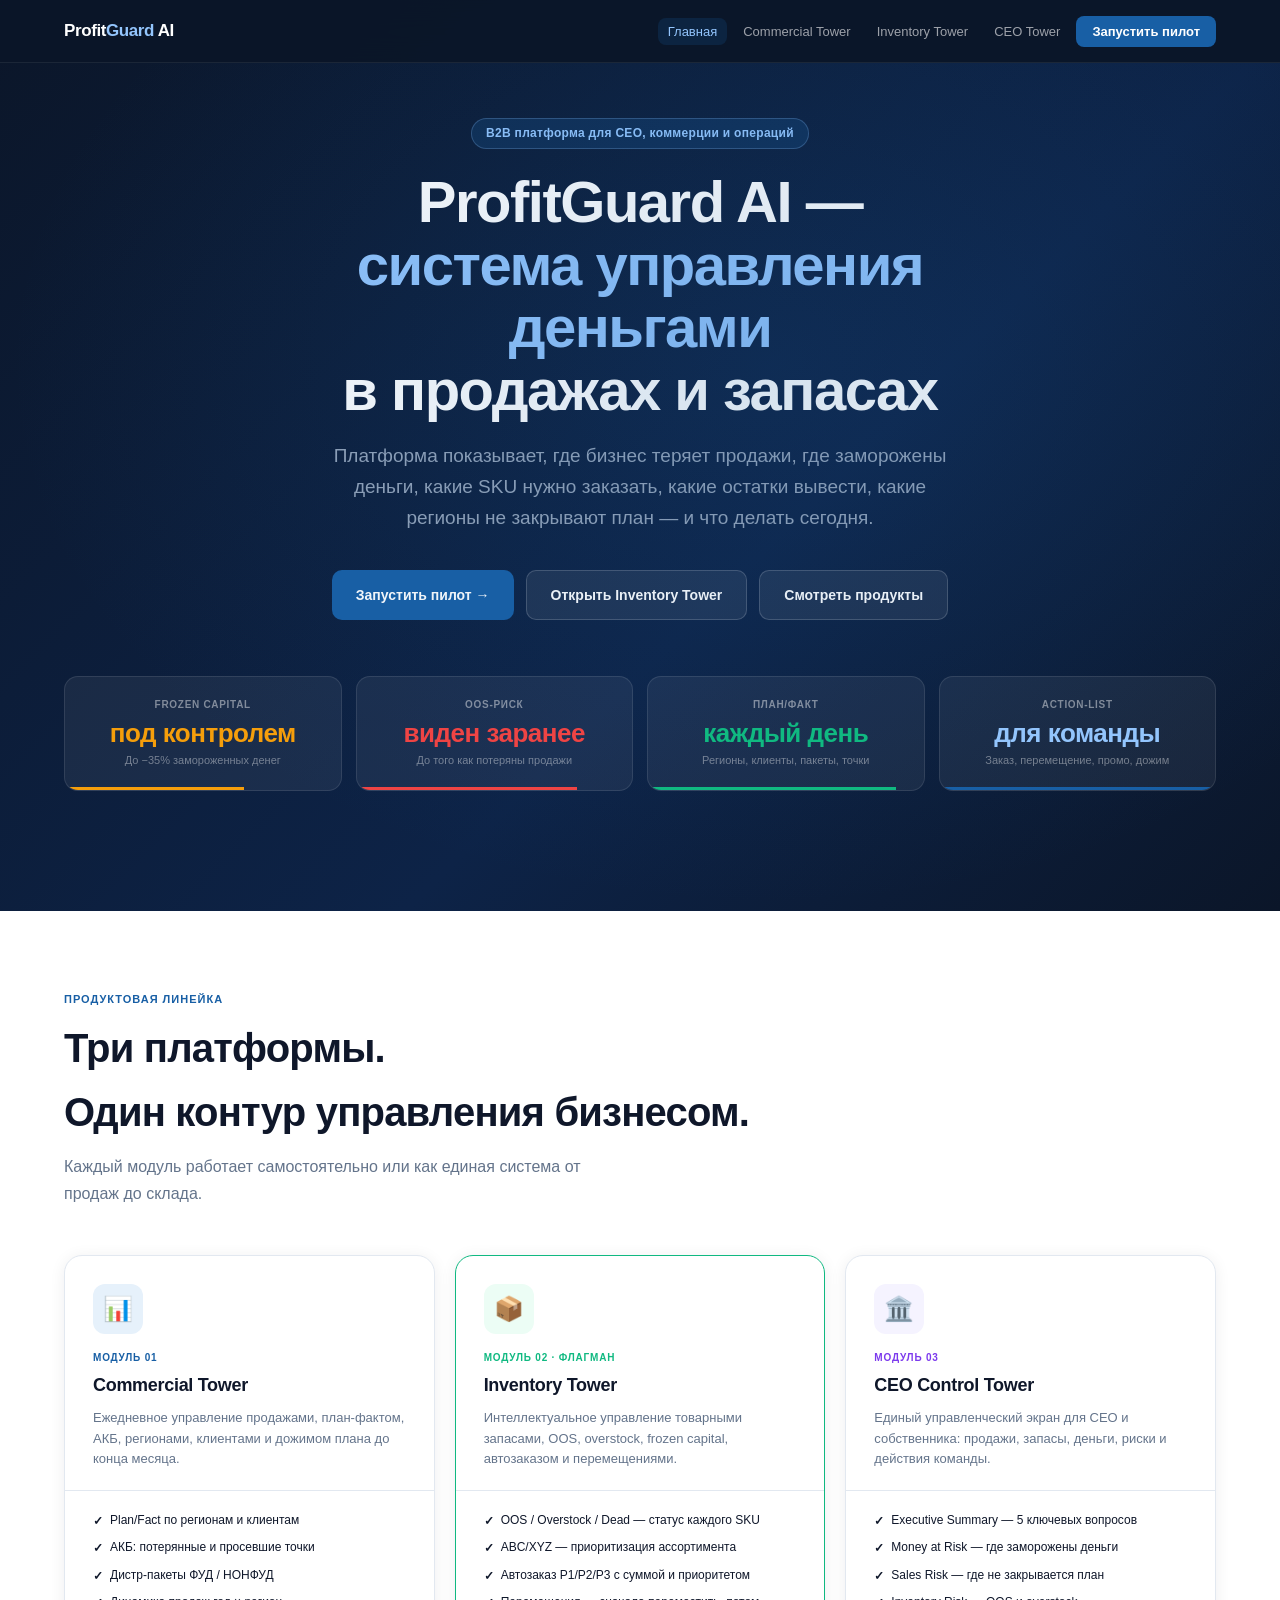
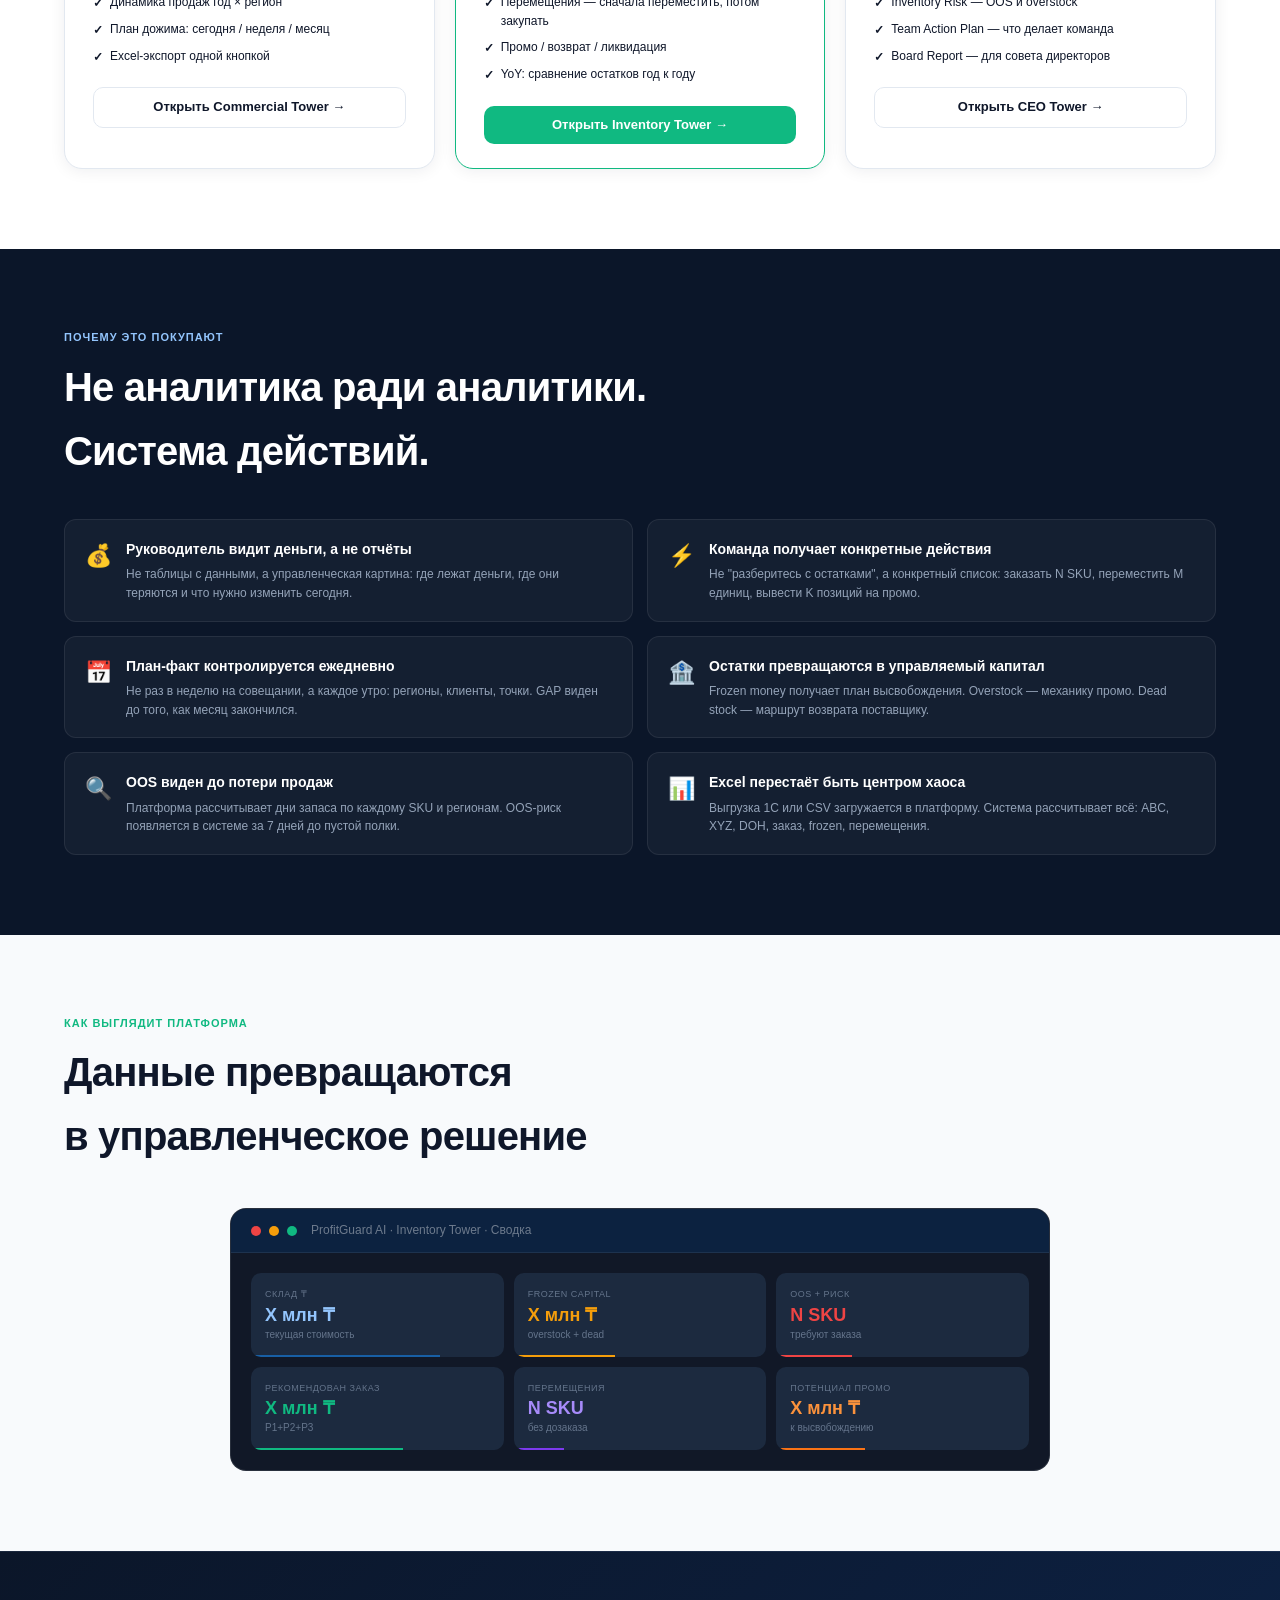
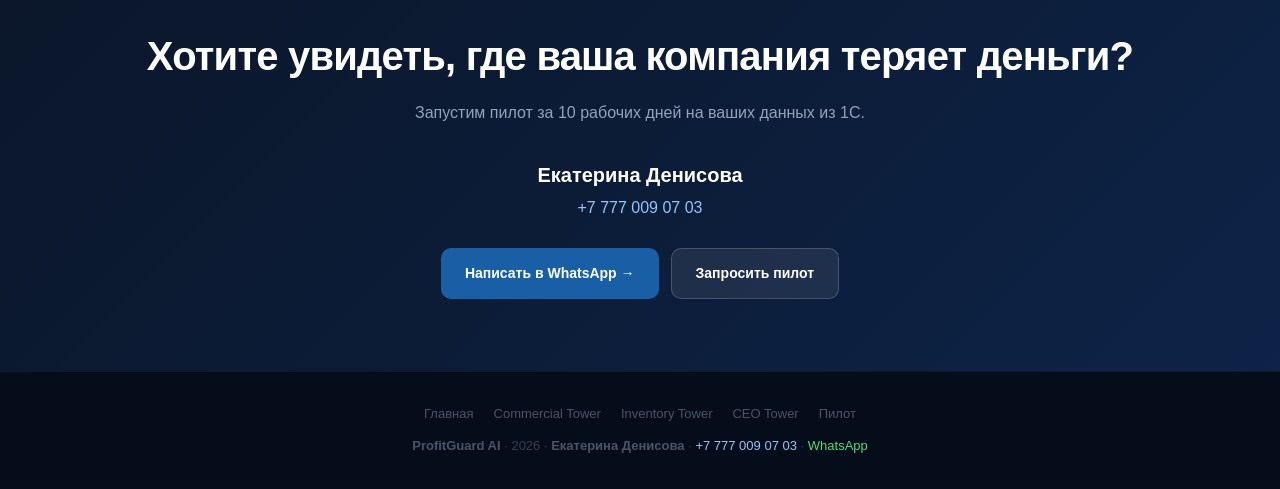
==== index.html @ 1a3cb5fe "Add files via upload" ====
<!DOCTYPE html>
<html lang="ru">
<head>
<meta charset="UTF-8">
<meta name="viewport" content="width=device-width,initial-scale=1">
<title>ProfitGuard AI — Система управления деньгами в продажах и запасах</title>
<link rel="stylesheet" href="styles.css">
</head>
<body>

<nav>
  <div class="nav-inner">
    <a href="index.html" class="nav-logo">Profit<span>Guard</span> AI</a>
    <ul class="nav-links">
      <li><a href="index.html">Главная</a></li>
      <li><a href="commercial.html">Commercial Tower</a></li>
      <li><a href="inventory.html">Inventory Tower</a></li>
      <li><a href="ceo.html">CEO Tower</a></li>
      <li><a href="contact.html" class="nav-cta">Запустить пилот</a></li>
    </ul>
  </div>
</nav>

<!-- HERO -->
<section class="hero">
  <div class="hero-tag">B2B платформа для CEO, коммерции и операций</div>
  <h1>ProfitGuard AI —<br><em>система управления деньгами</em><br>в продажах и запасах</h1>
  <p class="hero-sub">Платформа показывает, где бизнес теряет продажи, где заморожены деньги, какие SKU нужно заказать, какие остатки вывести, какие регионы не закрывают план — и что делать сегодня.</p>
  <div class="hero-btns">
    <a href="contact.html" class="btn btn-primary">Запустить пилот →</a>
    <a href="inventory.html" class="btn btn-ghost">Открыть Inventory Tower</a>
    <a href="commercial.html" class="btn btn-ghost">Смотреть продукты</a>
  </div>

  <!-- KPI strip -->
  <div class="container">
    <div class="kpi-grid" style="margin-top:56px">
      <div class="kpi-card">
        <div class="kpi-label">Frozen capital</div>
        <div class="kpi-val" style="color:#F59E0B">под контролем</div>
        <div class="kpi-sub">До −35% замороженных денег</div>
        <div class="kpi-bar" style="background:#F59E0B;width:65%"></div>
      </div>
      <div class="kpi-card">
        <div class="kpi-label">OOS-риск</div>
        <div class="kpi-val" style="color:#EF4444">виден заранее</div>
        <div class="kpi-sub">До того как потеряны продажи</div>
        <div class="kpi-bar" style="background:#EF4444;width:80%"></div>
      </div>
      <div class="kpi-card">
        <div class="kpi-label">План/Факт</div>
        <div class="kpi-val" style="color:#10B981">каждый день</div>
        <div class="kpi-sub">Регионы, клиенты, пакеты, точки</div>
        <div class="kpi-bar" style="background:#10B981;width:90%"></div>
      </div>
      <div class="kpi-card">
        <div class="kpi-label">Action-list</div>
        <div class="kpi-val" style="color:#93C5FD">для команды</div>
        <div class="kpi-sub">Заказ, перемещение, промо, дожим</div>
        <div class="kpi-bar" style="background:#185FA5;width:100%"></div>
      </div>
    </div>
  </div>
</section>

<!-- 3 PRODUCTS -->
<section class="section">
  <div class="container">
    <div class="label">Продуктовая линейка</div>
    <h2 class="title">Три платформы.<br>Один контур управления бизнесом.</h2>
    <p class="subtitle">Каждый модуль работает самостоятельно или как единая система от продаж до склада.</p>

    <div class="prod-grid">

      <!-- Commercial Tower -->
      <div class="prod-card">
        <div class="prod-card-head">
          <div class="prod-icon prod-icon-blue">📊</div>
          <div class="prod-num" style="color:var(--blue)">Модуль 01</div>
          <div class="prod-name">Commercial Tower</div>
          <div class="prod-desc">Ежедневное управление продажами, план-фактом, АКБ, регионами, клиентами и дожимом плана до конца месяца.</div>
        </div>
        <div class="prod-card-body">
          <ul class="prod-features feat-blue">
            <li>Plan/Fact по регионам и клиентам</li>
            <li>АКБ: потерянные и просевшие точки</li>
            <li>Дистр-пакеты ФУД / НОНФУД</li>
            <li>Динамика продаж год × регион</li>
            <li>План дожима: сегодня / неделя / месяц</li>
            <li>Excel-экспорт одной кнопкой</li>
          </ul>
          <a href="commercial.html" class="btn btn-outline btn-sm" style="width:100%;justify-content:center">Открыть Commercial Tower →</a>
        </div>
      </div>

      <!-- Inventory Tower -->
      <div class="prod-card" style="border-color:var(--green);border-width:1.5px">
        <div class="prod-card-head">
          <div class="prod-icon prod-icon-green">📦</div>
          <div class="prod-num" style="color:var(--green)">Модуль 02 · Флагман</div>
          <div class="prod-name">Inventory Tower</div>
          <div class="prod-desc">Интеллектуальное управление товарными запасами, OOS, overstock, frozen capital, автозаказом и перемещениями.</div>
        </div>
        <div class="prod-card-body">
          <ul class="prod-features feat-green">
            <li>OOS / Overstock / Dead — статус каждого SKU</li>
            <li>ABC/XYZ — приоритизация ассортимента</li>
            <li>Автозаказ P1/P2/P3 с суммой и приоритетом</li>
            <li>Перемещения — сначала переместить, потом закупать</li>
            <li>Промо / возврат / ликвидация</li>
            <li>YoY: сравнение остатков год к году</li>
          </ul>
          <a href="inventory.html" class="btn btn-green btn-sm" style="width:100%;justify-content:center">Открыть Inventory Tower →</a>
        </div>
      </div>

      <!-- CEO Tower -->
      <div class="prod-card">
        <div class="prod-card-head">
          <div class="prod-icon prod-icon-purple">🏛️</div>
          <div class="prod-num" style="color:var(--purple)">Модуль 03</div>
          <div class="prod-name">CEO Control Tower</div>
          <div class="prod-desc">Единый управленческий экран для CEO и собственника: продажи, запасы, деньги, риски и действия команды.</div>
        </div>
        <div class="prod-card-body">
          <ul class="prod-features feat-purple">
            <li>Executive Summary — 5 ключевых вопросов</li>
            <li>Money at Risk — где заморожены деньги</li>
            <li>Sales Risk — где не закрывается план</li>
            <li>Inventory Risk — OOS и overstock</li>
            <li>Team Action Plan — что делает команда</li>
            <li>Board Report — для совета директоров</li>
          </ul>
          <a href="ceo.html" class="btn btn-outline btn-sm" style="width:100%;justify-content:center">Открыть CEO Tower →</a>
        </div>
      </div>

    </div>
  </div>
</section>

<!-- WHY -->
<section class="section-dark">
  <div class="container">
    <div class="label" style="color:#93C5FD">Почему это покупают</div>
    <h2 class="title title-white">Не аналитика ради аналитики.<br>Система действий.</h2>
    <div class="why-grid">
      <div class="why-item">
        <div class="why-icon">💰</div>
        <div class="why-text">
          <h4>Руководитель видит деньги, а не отчёты</h4>
          <p>Не таблицы с данными, а управленческая картина: где лежат деньги, где они теряются и что нужно изменить сегодня.</p>
        </div>
      </div>
      <div class="why-item">
        <div class="why-icon">⚡</div>
        <div class="why-text">
          <h4>Команда получает конкретные действия</h4>
          <p>Не "разберитесь с остатками", а конкретный список: заказать N SKU, переместить M единиц, вывести K позиций на промо.</p>
        </div>
      </div>
      <div class="why-item">
        <div class="why-icon">📅</div>
        <div class="why-text">
          <h4>План-факт контролируется ежедневно</h4>
          <p>Не раз в неделю на совещании, а каждое утро: регионы, клиенты, точки. GAP виден до того, как месяц закончился.</p>
        </div>
      </div>
      <div class="why-item">
        <div class="why-icon">🏦</div>
        <div class="why-text">
          <h4>Остатки превращаются в управляемый капитал</h4>
          <p>Frozen money получает план высвобождения. Overstock — механику промо. Dead stock — маршрут возврата поставщику.</p>
        </div>
      </div>
      <div class="why-item">
        <div class="why-icon">🔍</div>
        <div class="why-text">
          <h4>OOS виден до потери продаж</h4>
          <p>Платформа рассчитывает дни запаса по каждому SKU и регионам. OOS-риск появляется в системе за 7 дней до пустой полки.</p>
        </div>
      </div>
      <div class="why-item">
        <div class="why-icon">📊</div>
        <div class="why-text">
          <h4>Excel перестаёт быть центром хаоса</h4>
          <p>Выгрузка 1С или CSV загружается в платформу. Система рассчитывает всё: ABC, XYZ, DOH, заказ, frozen, перемещения.</p>
        </div>
      </div>
    </div>
  </div>
</section>

<!-- DASHBOARD PREVIEW -->
<section class="section-off">
  <div class="container">
    <div class="label label-green">Как выглядит платформа</div>
    <h2 class="title">Данные превращаются<br>в управленческое решение</h2>

    <div class="dash-mock" style="max-width:820px;margin:40px auto 0">
      <div class="dash-bar">
        <div class="dash-dot" style="background:#EF4444"></div>
        <div class="dash-dot" style="background:#F59E0B"></div>
        <div class="dash-dot" style="background:#10B981"></div>
        <span class="dash-title">ProfitGuard AI · Inventory Tower · Сводка</span>
      </div>
      <div class="dash-body" style="grid-template-columns:repeat(3,1fr)">
        <div class="dash-kpi">
          <div class="dash-kpi-lbl">Склад ₸</div>
          <div class="dash-kpi-val" style="color:#93C5FD">X млн ₸</div>
          <div style="font-size:10px;color:#64748B;margin-top:3px">текущая стоимость</div>
          <div class="dash-kpi-bar" style="background:#185FA5;width:75%"></div>
        </div>
        <div class="dash-kpi">
          <div class="dash-kpi-lbl">Frozen capital</div>
          <div class="dash-kpi-val" style="color:#F59E0B">X млн ₸</div>
          <div style="font-size:10px;color:#64748B;margin-top:3px">overstock + dead</div>
          <div class="dash-kpi-bar" style="background:#F59E0B;width:40%"></div>
        </div>
        <div class="dash-kpi">
          <div class="dash-kpi-lbl">OOS + риск</div>
          <div class="dash-kpi-val" style="color:#EF4444">N SKU</div>
          <div style="font-size:10px;color:#64748B;margin-top:3px">требуют заказа</div>
          <div class="dash-kpi-bar" style="background:#EF4444;width:30%"></div>
        </div>
        <div class="dash-kpi">
          <div class="dash-kpi-lbl">Рекомендован заказ</div>
          <div class="dash-kpi-val" style="color:#10B981">X млн ₸</div>
          <div style="font-size:10px;color:#64748B;margin-top:3px">P1+P2+P3</div>
          <div class="dash-kpi-bar" style="background:#10B981;width:60%"></div>
        </div>
        <div class="dash-kpi">
          <div class="dash-kpi-lbl">Перемещения</div>
          <div class="dash-kpi-val" style="color:#A78BFA">N SKU</div>
          <div style="font-size:10px;color:#64748B;margin-top:3px">без дозаказа</div>
          <div class="dash-kpi-bar" style="background:#7C3AED;width:20%"></div>
        </div>
        <div class="dash-kpi">
          <div class="dash-kpi-lbl">Потенциал промо</div>
          <div class="dash-kpi-val" style="color:#FB923C">X млн ₸</div>
          <div style="font-size:10px;color:#64748B;margin-top:3px">к высвобождению</div>
          <div class="dash-kpi-bar" style="background:#F97316;width:35%"></div>
        </div>
      </div>
    </div>
  </div>
</section>

<!-- CTA -->
<div class="cta-banner">
  <div class="container">
    <h2>Хотите увидеть, где ваша компания теряет деньги?</h2>
    <p>Запустим пилот за 10 рабочих дней на ваших данных из 1С.</p>
    <div style="margin-bottom:28px">
      <div class="contact-name">Екатерина Денисова</div>
      <a href="tel:+77770090703" class="contact-phone">+7 777 009 07 03</a>
    </div>
    <div class="hero-btns">
      <a href="https://wa.me/77770090703" target="_blank" class="btn btn-primary">Написать в WhatsApp →</a>
      <a href="contact.html" class="btn btn-ghost">Запросить пилот</a>
    </div>
  </div>
</div>

<footer>
  <div class="container">
    <div class="foot-links">
      <a href="index.html">Главная</a>
      <a href="commercial.html">Commercial Tower</a>
      <a href="inventory.html">Inventory Tower</a>
      <a href="ceo.html">CEO Tower</a>
      <a href="contact.html">Пилот</a>
    </div>
    <p><strong style="color:#475569">ProfitGuard AI</strong> · 2026 ·
      <strong style="color:#475569">Екатерина Денисова</strong> ·
      <a href="tel:+77770090703" style="color:#93C5FD;text-decoration:none">+7 777 009 07 03</a> ·
      <a href="https://wa.me/77770090703" target="_blank" style="color:#4ADE80;text-decoration:none;font-weight:500">WhatsApp</a>
    </p>
  </div>
</footer>
<script src="script.js"></script>
</body>
</html>
---- styles.css ----
*{box-sizing:border-box;margin:0;padding:0}
:root{
  --navy:#0B1629;--navy2:#0f2040;--blue:#185FA5;--blue2:#1D4ED8;
  --green:#10B981;--red:#EF4444;--amber:#F59E0B;--purple:#7C3AED;--teal:#0D9488;
  --white:#FFFFFF;--off:#F8FAFC;--text:#0F172A;--muted:#64748B;--border:#E2E8F0;
  --ice:#E6F1FB;--card-shadow:0 2px 16px rgba(15,23,42,.07);
}
html{scroll-behavior:smooth}
body{font-family:-apple-system,BlinkMacSystemFont,'Segoe UI',Inter,sans-serif;color:var(--text);background:#fff;line-height:1.6}

/* NAV */
nav{position:fixed;top:0;left:0;right:0;z-index:200;background:rgba(11,22,41,.97);backdrop-filter:blur(14px);border-bottom:1px solid rgba(255,255,255,.07)}
.nav-inner{max-width:1200px;margin:0 auto;padding:0 24px;height:62px;display:flex;align-items:center;justify-content:space-between;gap:24px}
.nav-logo{font-size:17px;font-weight:800;color:#fff;letter-spacing:-.4px;text-decoration:none;flex-shrink:0}
.nav-logo span{color:#93C5FD}
.nav-links{display:flex;gap:6px;list-style:none}
.nav-links a{color:rgba(255,255,255,.6);text-decoration:none;font-size:13px;font-weight:500;padding:6px 10px;border-radius:8px;transition:all .14s;white-space:nowrap}
.nav-links a:hover{color:#fff;background:rgba(255,255,255,.08)}
.nav-links a.active{color:#93C5FD;background:rgba(24,95,165,.2)}
.nav-cta{background:var(--blue);color:#fff !important;padding:8px 16px !important;border-radius:8px;font-weight:600 !important;flex-shrink:0}
.nav-cta:hover{background:var(--blue2) !important}

/* HERO */
.hero{background:linear-gradient(135deg,#0B1629 0%,#0d2347 60%,#0B1629 100%);padding:118px 24px 80px;text-align:center;position:relative;overflow:hidden}
.hero::before{content:'';position:absolute;top:0;left:0;right:0;bottom:0;background:radial-gradient(ellipse at 60% 40%,rgba(24,95,165,.18) 0%,transparent 70%);pointer-events:none}
.hero-tag{display:inline-flex;align-items:center;gap:6px;background:rgba(24,95,165,.25);border:1px solid rgba(147,197,253,.25);color:#93C5FD;padding:5px 14px;border-radius:20px;font-size:12px;font-weight:600;margin-bottom:22px;letter-spacing:.3px}
.hero h1{font-size:clamp(32px,5vw,58px);font-weight:800;color:#fff;letter-spacing:-1.5px;line-height:1.08;max-width:820px;margin:0 auto 18px}
.hero h1 em{color:#93C5FD;font-style:normal}
.hero-sub{font-size:clamp(16px,2vw,19px);color:#94A3B8;max-width:620px;margin:0 auto 36px;line-height:1.65}
.hero-btns{display:flex;gap:12px;justify-content:center;flex-wrap:wrap;margin-bottom:0}

/* BUTTONS */
.btn{display:inline-flex;align-items:center;gap:7px;padding:13px 24px;border-radius:10px;font-size:14px;font-weight:600;text-decoration:none;transition:all .15s;cursor:pointer;border:none}
.btn-primary{background:var(--blue);color:#fff}
.btn-primary:hover{background:var(--blue2);transform:translateY(-1px)}
.btn-green{background:var(--green);color:#fff}
.btn-green:hover{background:#059669;transform:translateY(-1px)}
.btn-ghost{background:rgba(255,255,255,.08);border:1px solid rgba(255,255,255,.18);color:#fff}
.btn-ghost:hover{background:rgba(255,255,255,.14)}
.btn-outline{border:1.5px solid var(--border);color:var(--text);background:#fff}
.btn-outline:hover{border-color:var(--blue);color:var(--blue)}
.btn-sm{padding:9px 16px;font-size:13px}

/* CONTAINER */
.container{max-width:1200px;margin:0 auto;padding:0 24px}
.section{padding:80px 24px}
.section-sm{padding:52px 24px}
.section-dark{background:var(--navy);padding:80px 24px}
.section-off{background:var(--off);padding:80px 24px}

/* LABELS & TITLES */
.label{font-size:11px;font-weight:700;text-transform:uppercase;letter-spacing:1px;color:var(--blue);margin-bottom:8px}
.label-green{color:var(--green)}
.label-purple{color:var(--purple)}
.label-amber{color:var(--amber)}
h2.title{font-size:clamp(26px,3.5vw,40px);font-weight:800;color:var(--text);letter-spacing:-.8px;margin-bottom:10px}
h2.title-white{color:#fff}
.subtitle{font-size:16px;color:var(--muted);line-height:1.65;max-width:560px;margin-bottom:48px}
.subtitle-white{color:#94A3B8}

/* KPI GRID */
.kpi-grid{display:grid;grid-template-columns:repeat(4,1fr);gap:14px;margin:40px 0}
.kpi-card{background:rgba(255,255,255,.06);border:1px solid rgba(255,255,255,.1);border-radius:14px;padding:20px;position:relative;overflow:hidden}
.kpi-card-light{background:#fff;border:0.5px solid var(--border);box-shadow:var(--card-shadow)}
.kpi-label{font-size:10px;color:rgba(255,255,255,.45);text-transform:uppercase;letter-spacing:.7px;margin-bottom:7px;font-weight:600}
.kpi-label-dark{color:var(--muted)}
.kpi-val{font-size:26px;font-weight:700;color:#fff;line-height:1;letter-spacing:-.5px}
.kpi-val-dark{color:var(--text)}
.kpi-sub{font-size:11px;color:rgba(255,255,255,.4);margin-top:6px}
.kpi-sub-dark{color:var(--muted)}
.kpi-bar{position:absolute;bottom:0;left:0;height:3px}

/* PRODUCT CARDS */
.prod-grid{display:grid;grid-template-columns:repeat(3,1fr);gap:20px;margin-top:40px}
.prod-card{background:#fff;border:0.5px solid var(--border);border-radius:18px;overflow:hidden;box-shadow:var(--card-shadow);transition:transform .15s,box-shadow .15s}
.prod-card:hover{transform:translateY(-3px);box-shadow:0 8px 32px rgba(15,23,42,.12)}
.prod-card-head{padding:28px 28px 20px;border-bottom:0.5px solid var(--border)}
.prod-icon{width:50px;height:50px;border-radius:12px;display:flex;align-items:center;justify-content:center;font-size:24px;margin-bottom:16px}
.prod-icon-blue{background:var(--ice)}
.prod-icon-green{background:#ECFDF5}
.prod-icon-purple{background:#F5F3FF}
.prod-num{font-size:10px;font-weight:700;text-transform:uppercase;letter-spacing:.8px;margin-bottom:5px}
.prod-name{font-size:18px;font-weight:800;color:var(--text);letter-spacing:-.3px;margin-bottom:8px}
.prod-desc{font-size:13px;color:var(--muted);line-height:1.6}
.prod-card-body{padding:20px 28px 24px}
.prod-features{list-style:none;display:flex;flex-direction:column;gap:7px;margin-bottom:20px}
.prod-features li{font-size:12px;color:var(--text);display:flex;align-items:flex-start;gap:7px}
.prod-features li::before{content:"✓";font-weight:700;flex-shrink:0;margin-top:1px}
.feat-blue::before{color:var(--blue)}
.feat-green::before{color:var(--green)}
.feat-purple::before{color:var(--purple)}

/* TABS */
.tabs-wrap{background:var(--off);border-radius:14px;overflow:hidden;border:0.5px solid var(--border)}
.tabs-nav{display:flex;overflow-x:auto;border-bottom:0.5px solid var(--border);background:#fff;padding:0 8px;gap:4px;scrollbar-width:none}
.tabs-nav::-webkit-scrollbar{display:none}
.tab-btn{padding:14px 16px;font-size:13px;font-weight:500;color:var(--muted);border:none;background:none;cursor:pointer;white-space:nowrap;border-bottom:2px solid transparent;transition:all .15s;flex-shrink:0}
.tab-btn:hover{color:var(--text)}
.tab-btn.active{color:var(--blue);border-bottom-color:var(--blue);font-weight:600}
.tab-content{display:none;padding:28px 32px}
.tab-content.active{display:block}

/* FEATURE GRID */
.feat-grid{display:grid;grid-template-columns:repeat(3,1fr);gap:16px;margin-top:40px}
.feat-item{background:#fff;border:0.5px solid var(--border);border-radius:14px;padding:22px 24px;box-shadow:var(--card-shadow)}
.feat-item-icon{width:40px;height:40px;border-radius:10px;display:flex;align-items:center;justify-content:center;font-size:18px;margin-bottom:14px}
.feat-item h4{font-size:14px;font-weight:700;color:var(--text);margin-bottom:7px}
.feat-item p{font-size:12px;color:var(--muted);line-height:1.6}

/* MOCK TABLE */
.mock-table{width:100%;border-collapse:collapse;font-size:12px}
.mock-table th{background:var(--navy);color:rgba(255,255,255,.7);padding:10px 12px;text-align:left;font-size:10px;font-weight:600;letter-spacing:.3px;white-space:nowrap}
.mock-table td{padding:9px 12px;border-bottom:0.5px solid var(--border);color:var(--text);white-space:nowrap}
.mock-table tr:hover td{background:var(--off)}
.mock-table .num{text-align:right;font-variant-numeric:tabular-nums}
.status{display:inline-block;padding:2px 8px;border-radius:20px;font-size:10px;font-weight:600}
.s-ok{background:#DCFCE7;color:#15803D}
.s-oos{background:#FEE2E2;color:#991B1B}
.s-risk{background:#FEF3C7;color:#92400E}
.s-over{background:#EDE9FE;color:#6D28D9}
.s-dead{background:#F1F5F9;color:#475569}

/* MOCK DASHBOARD */
.dash-mock{background:#111827;border-radius:16px;overflow:hidden;border:1px solid rgba(255,255,255,.1)}
.dash-bar{background:#0C2240;padding:12px 20px;display:flex;align-items:center;gap:8px;border-bottom:1px solid rgba(255,255,255,.07)}
.dash-dot{width:10px;height:10px;border-radius:50%}
.dash-title{font-size:12px;color:rgba(255,255,255,.4);margin-left:6px}
.dash-body{padding:20px;display:grid;grid-template-columns:repeat(3,1fr);gap:10px}
.dash-kpi{background:#1C2A3F;border-radius:10px;padding:14px;position:relative;overflow:hidden}
.dash-kpi-lbl{font-size:9px;color:#64748B;text-transform:uppercase;letter-spacing:.5px;margin-bottom:4px}
.dash-kpi-val{font-size:18px;font-weight:700;line-height:1}
.dash-kpi-bar{position:absolute;bottom:0;left:0;height:2px}

/* ALERT BOX */
.alert-box{border-radius:12px;padding:14px 18px;margin:12px 0;font-size:13px;line-height:1.6;border:0.5px solid;border-left-width:3px}
.alert-red{background:#FEF2F2;border-color:#FECACA;border-left-color:#EF4444;color:#7F1D1D}
.alert-green{background:#F0FDF4;border-color:#BBF7D0;border-left-color:#10B981;color:#14532D}
.alert-blue{background:#EFF6FF;border-color:#BFDBFE;border-left-color:#185FA5;color:#1E3A8A}
.alert-amber{background:#FFFBEB;border-color:#FDE68A;border-left-color:#F59E0B;color:#78350F}

/* STEPS */
.steps-grid{display:grid;grid-template-columns:repeat(4,1fr);gap:16px;margin-top:40px}
.step{background:rgba(255,255,255,.05);border:1px solid rgba(255,255,255,.1);border-radius:14px;padding:24px 20px;text-align:center}
.step-num{width:40px;height:40px;border-radius:50%;background:var(--blue);color:#fff;font-size:16px;font-weight:700;display:flex;align-items:center;justify-content:center;margin:0 auto 14px}
.step-title{font-size:14px;font-weight:600;color:#fff;margin-bottom:8px}
.step-body{font-size:12px;color:#94A3B8;line-height:1.55}

/* WHY LIST */
.why-grid{display:grid;grid-template-columns:repeat(2,1fr);gap:14px;margin-top:36px}
.why-item{display:flex;align-items:flex-start;gap:14px;background:rgba(255,255,255,.04);border:1px solid rgba(255,255,255,.08);border-radius:12px;padding:18px 20px}
.why-icon{font-size:22px;flex-shrink:0}
.why-text h4{font-size:14px;font-weight:600;color:#fff;margin-bottom:5px}
.why-text p{font-size:12px;color:#94A3B8;line-height:1.55}

/* CONTACT FORM */
.form-wrap{background:rgba(255,255,255,.05);border:1px solid rgba(255,255,255,.1);border-radius:18px;padding:36px}
.form-row{display:grid;grid-template-columns:1fr 1fr;gap:16px;margin-bottom:16px}
.form-group{display:flex;flex-direction:column;gap:6px}
.form-group label{font-size:12px;font-weight:600;color:rgba(255,255,255,.6);text-transform:uppercase;letter-spacing:.4px}
.form-group input,.form-group select,.form-group textarea{background:rgba(255,255,255,.07);border:1px solid rgba(255,255,255,.12);border-radius:8px;padding:12px 14px;color:#fff;font-size:14px;outline:none;transition:border .14s;font-family:inherit}
.form-group input:focus,.form-group select:focus,.form-group textarea:focus{border-color:var(--blue)}
.form-group input::placeholder,.form-group textarea::placeholder{color:rgba(255,255,255,.3)}
.form-group select option{background:var(--navy);color:#fff}
.form-group textarea{resize:vertical;min-height:80px}

/* CTA BANNER */
.cta-banner{background:linear-gradient(135deg,var(--navy) 0%,#0d2347 100%);padding:72px 24px;text-align:center;border-top:1px solid rgba(255,255,255,.06)}
.cta-banner h2{font-size:clamp(26px,3.5vw,40px);font-weight:800;color:#fff;letter-spacing:-.8px;margin-bottom:12px}
.cta-banner p{font-size:16px;color:#94A3B8;max-width:500px;margin:0 auto 32px;line-height:1.65}
.contact-name{font-size:20px;font-weight:700;color:#fff;margin-bottom:4px}
.contact-phone{font-size:16px;color:#93C5FD;text-decoration:none;display:block;margin-bottom:20px}

/* FOOTER */
footer{background:#060D1A;padding:32px 24px;text-align:center;border-top:1px solid rgba(255,255,255,.05)}
footer p{color:#334155;font-size:13px}
.foot-links{display:flex;gap:20px;justify-content:center;flex-wrap:wrap;margin-bottom:12px}
.foot-links a{color:#475569;text-decoration:none;font-size:13px}
.foot-links a:hover{color:#93C5FD}

/* DIVIDER */
.divider{height:0.5px;background:var(--border);margin:32px 0}
.divider-dark{background:rgba(255,255,255,.08)}

/* METRICS ROW */
.metrics-row{display:flex;gap:32px;flex-wrap:wrap;padding:20px 0;border-top:0.5px solid var(--border);border-bottom:0.5px solid var(--border);margin:24px 0}
.metric{text-align:center}
.metric-val{font-size:22px;font-weight:700;letter-spacing:-.5px}
.metric-lbl{font-size:10px;color:var(--muted);text-transform:uppercase;letter-spacing:.5px;margin-top:2px}

/* RESPONSIVE */
@media(max-width:1024px){
  .kpi-grid{grid-template-columns:repeat(2,1fr)}
  .prod-grid{grid-template-columns:1fr}
  .feat-grid{grid-template-columns:repeat(2,1fr)}
  .steps-grid{grid-template-columns:repeat(2,1fr)}
  .why-grid{grid-template-columns:1fr}
  .form-row{grid-template-columns:1fr}
}
@media(max-width:768px){
  .nav-links{display:none}
  .kpi-grid{grid-template-columns:1fr 1fr}
  .feat-grid{grid-template-columns:1fr}
  .dash-body{grid-template-columns:repeat(2,1fr)}
  .tab-content{padding:20px 18px}
  .hero h1{font-size:30px}
}
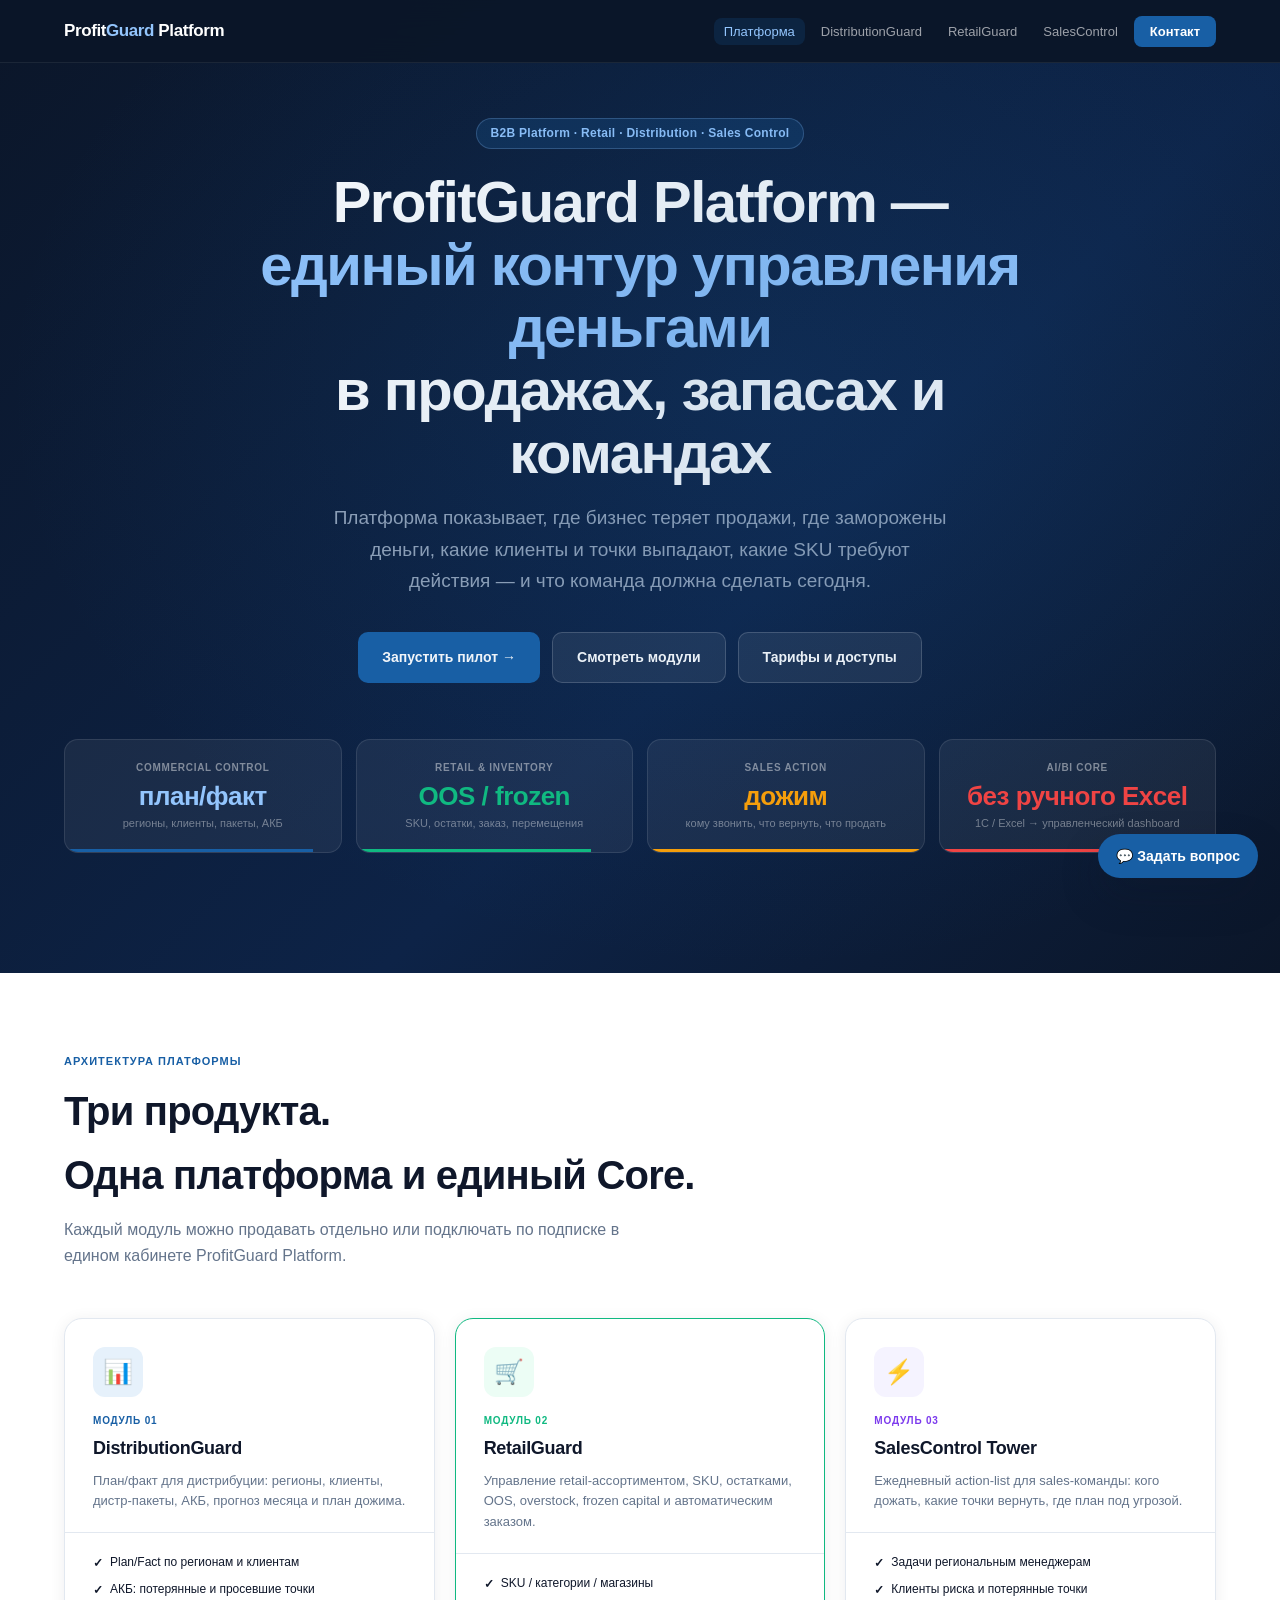
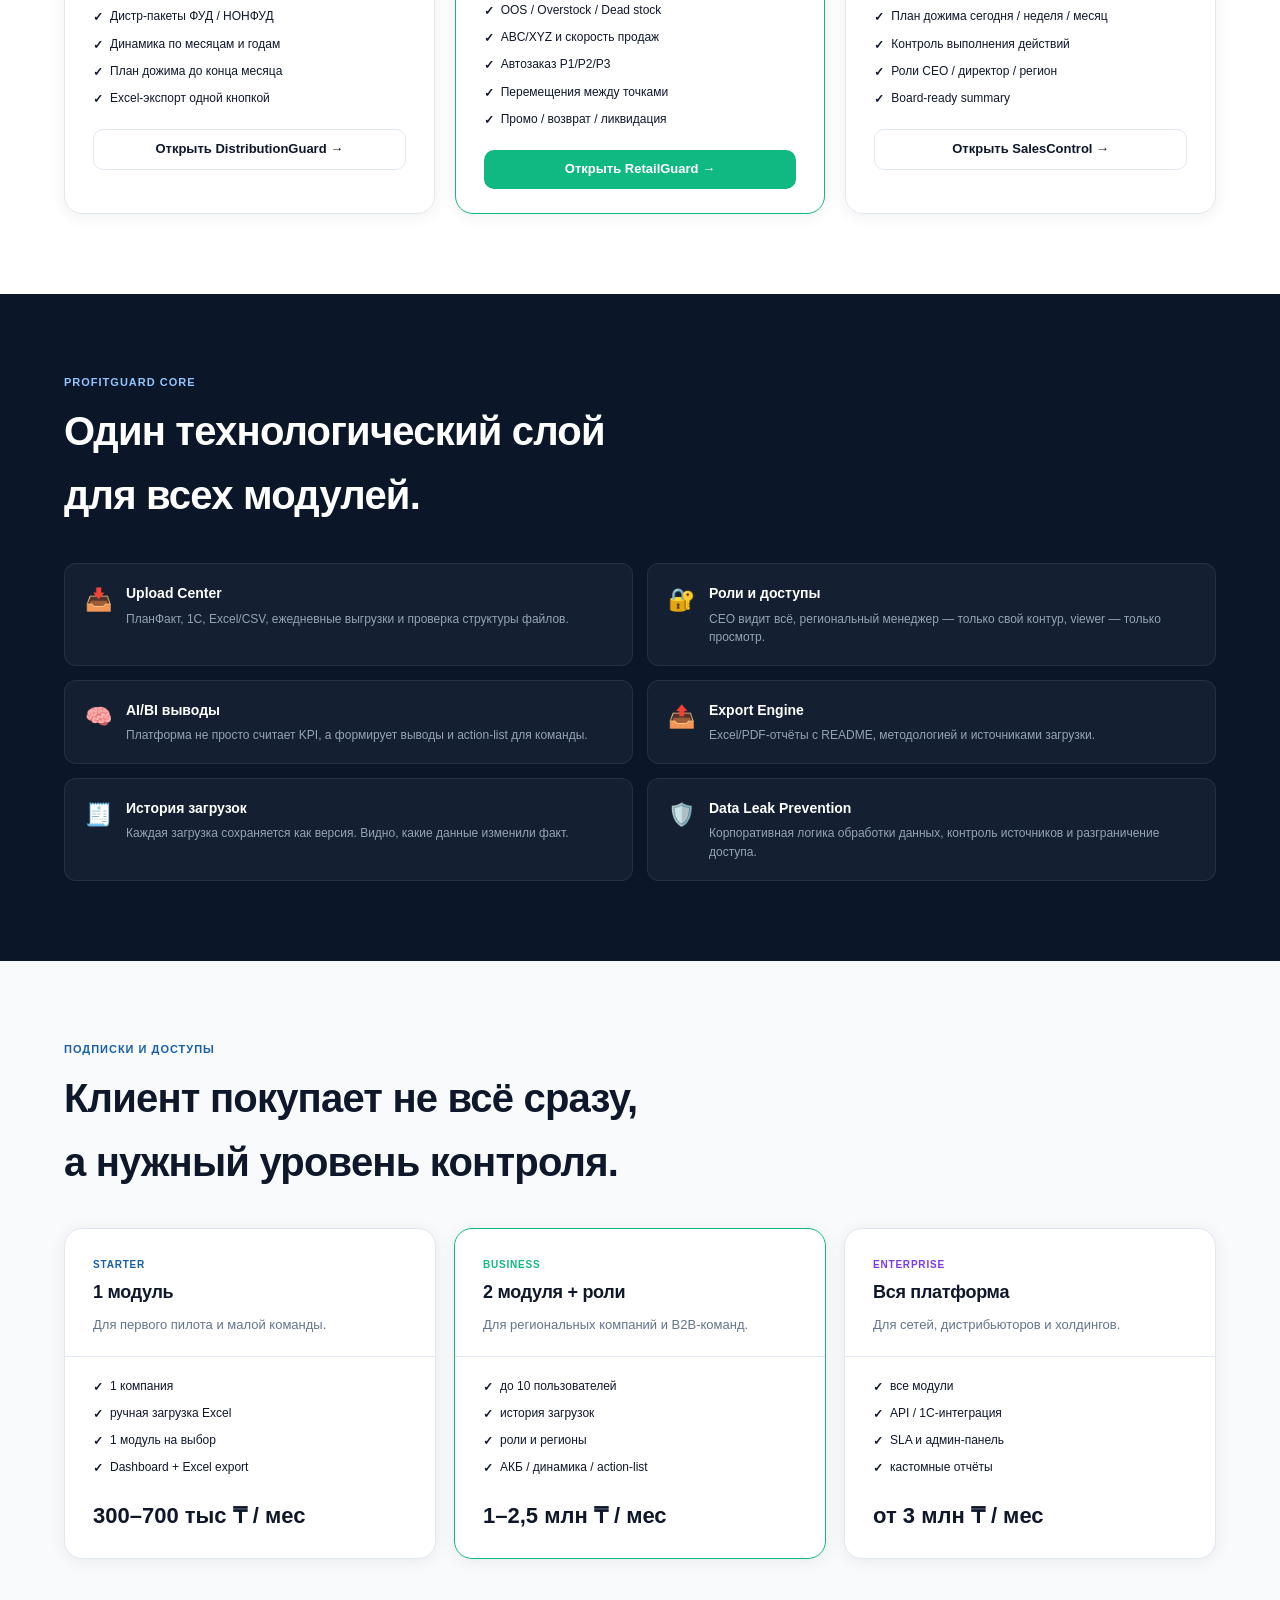
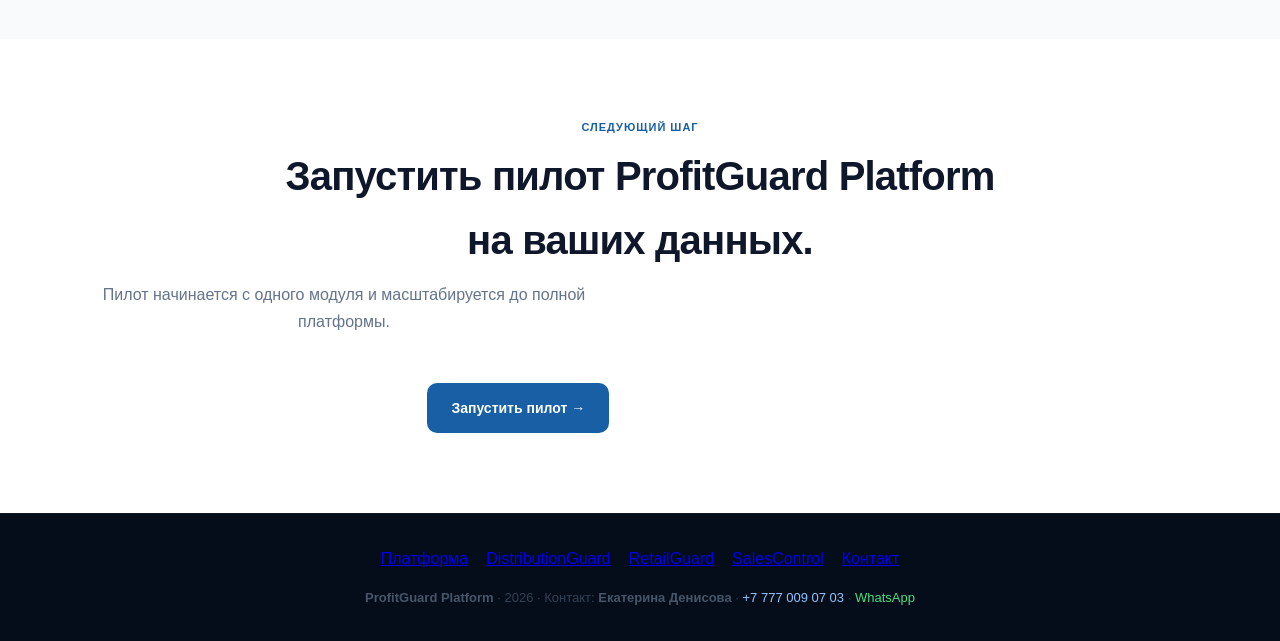
==== commit 10fd144f: "Add files via upload" ====
--- a/index.html
+++ b/index.html
@@ -3,275 +3,195 @@
 <head>
 <meta charset="UTF-8">
 <meta name="viewport" content="width=device-width,initial-scale=1">
-<title>ProfitGuard AI — Система управления деньгами в продажах и запасах</title>
+<title>ProfitGuard Platform — коммерческая control tower для ритейла, дистрибуции и sales-команд</title>
+<meta name="description" content="Единая платформа управления продажами, запасами, АКБ, план-фактом и действиями команды.">
 <link rel="stylesheet" href="styles.css">
 </head>
 <body>
 
 <nav>
   <div class="nav-inner">
-    <a href="index.html" class="nav-logo">Profit<span>Guard</span> AI</a>
+    <a href="index.html" class="nav-logo">Profit<span>Guard</span> Platform</a>
     <ul class="nav-links">
-      <li><a href="index.html">Главная</a></li>
-      <li><a href="commercial.html">Commercial Tower</a></li>
-      <li><a href="inventory.html">Inventory Tower</a></li>
-      <li><a href="ceo.html">CEO Tower</a></li>
-      <li><a href="contact.html" class="nav-cta">Запустить пилот</a></li>
+      <li><a href="index.html" class="active">Платформа</a></li><li><a href="commercial.html" class="">DistributionGuard</a></li><li><a href="inventory.html" class="">RetailGuard</a></li><li><a href="ceo.html" class="">SalesControl</a></li><li><a href="contact.html" class="nav-cta">Контакт</a></li>
     </ul>
   </div>
 </nav>
 
-<!-- HERO -->
 <section class="hero">
-  <div class="hero-tag">B2B платформа для CEO, коммерции и операций</div>
-  <h1>ProfitGuard AI —<br><em>система управления деньгами</em><br>в продажах и запасах</h1>
-  <p class="hero-sub">Платформа показывает, где бизнес теряет продажи, где заморожены деньги, какие SKU нужно заказать, какие остатки вывести, какие регионы не закрывают план — и что делать сегодня.</p>
+  <div class="hero-tag">B2B Platform · Retail · Distribution · Sales Control</div>
+  <h1>ProfitGuard Platform —<br><em>единый контур управления деньгами</em><br>в продажах, запасах и командах</h1>
+  <p class="hero-sub">Платформа показывает, где бизнес теряет продажи, где заморожены деньги, какие клиенты и точки выпадают, какие SKU требуют действия — и что команда должна сделать сегодня.</p>
   <div class="hero-btns">
     <a href="contact.html" class="btn btn-primary">Запустить пилот →</a>
-    <a href="inventory.html" class="btn btn-ghost">Открыть Inventory Tower</a>
-    <a href="commercial.html" class="btn btn-ghost">Смотреть продукты</a>
-  </div>
-
-  <!-- KPI strip -->
+    <a href="#modules" class="btn btn-ghost">Смотреть модули</a>
+    <a href="#plans" class="btn btn-ghost">Тарифы и доступы</a>
+  </div>
   <div class="container">
     <div class="kpi-grid" style="margin-top:56px">
-      <div class="kpi-card">
-        <div class="kpi-label">Frozen capital</div>
-        <div class="kpi-val" style="color:#F59E0B">под контролем</div>
-        <div class="kpi-sub">До −35% замороженных денег</div>
-        <div class="kpi-bar" style="background:#F59E0B;width:65%"></div>
-      </div>
-      <div class="kpi-card">
-        <div class="kpi-label">OOS-риск</div>
-        <div class="kpi-val" style="color:#EF4444">виден заранее</div>
-        <div class="kpi-sub">До того как потеряны продажи</div>
-        <div class="kpi-bar" style="background:#EF4444;width:80%"></div>
-      </div>
-      <div class="kpi-card">
-        <div class="kpi-label">План/Факт</div>
-        <div class="kpi-val" style="color:#10B981">каждый день</div>
-        <div class="kpi-sub">Регионы, клиенты, пакеты, точки</div>
-        <div class="kpi-bar" style="background:#10B981;width:90%"></div>
-      </div>
-      <div class="kpi-card">
-        <div class="kpi-label">Action-list</div>
-        <div class="kpi-val" style="color:#93C5FD">для команды</div>
-        <div class="kpi-sub">Заказ, перемещение, промо, дожим</div>
-        <div class="kpi-bar" style="background:#185FA5;width:100%"></div>
-      </div>
-    </div>
-  </div>
-</section>
-
-<!-- 3 PRODUCTS -->
-<section class="section">
-  <div class="container">
-    <div class="label">Продуктовая линейка</div>
-    <h2 class="title">Три платформы.<br>Один контур управления бизнесом.</h2>
-    <p class="subtitle">Каждый модуль работает самостоятельно или как единая система от продаж до склада.</p>
+      <div class="kpi-card"><div class="kpi-label">Commercial Control</div><div class="kpi-val" style="color:#93C5FD">план/факт</div><div class="kpi-sub">регионы, клиенты, пакеты, АКБ</div><div class="kpi-bar" style="background:#185FA5;width:90%"></div></div>
+      <div class="kpi-card"><div class="kpi-label">Retail & Inventory</div><div class="kpi-val" style="color:#10B981">OOS / frozen</div><div class="kpi-sub">SKU, остатки, заказ, перемещения</div><div class="kpi-bar" style="background:#10B981;width:85%"></div></div>
+      <div class="kpi-card"><div class="kpi-label">Sales Action</div><div class="kpi-val" style="color:#F59E0B">дожим</div><div class="kpi-sub">кому звонить, что вернуть, что продать</div><div class="kpi-bar" style="background:#F59E0B;width:100%"></div></div>
+      <div class="kpi-card"><div class="kpi-label">AI/BI Core</div><div class="kpi-val" style="color:#EF4444">без ручного Excel</div><div class="kpi-sub">1С / Excel → управленческий dashboard</div><div class="kpi-bar" style="background:#EF4444;width:80%"></div></div>
+    </div>
+  </div>
+</section>
+
+<section class="section" id="modules">
+  <div class="container">
+    <div class="label">Архитектура платформы</div>
+    <h2 class="title">Три продукта.<br>Одна платформа и единый Core.</h2>
+    <p class="subtitle">Каждый модуль можно продавать отдельно или подключать по подписке в едином кабинете ProfitGuard Platform.</p>
 
     <div class="prod-grid">
-
-      <!-- Commercial Tower -->
       <div class="prod-card">
         <div class="prod-card-head">
           <div class="prod-icon prod-icon-blue">📊</div>
           <div class="prod-num" style="color:var(--blue)">Модуль 01</div>
-          <div class="prod-name">Commercial Tower</div>
-          <div class="prod-desc">Ежедневное управление продажами, план-фактом, АКБ, регионами, клиентами и дожимом плана до конца месяца.</div>
+          <div class="prod-name">DistributionGuard</div>
+          <div class="prod-desc">План/факт для дистрибуции: регионы, клиенты, дистр-пакеты, АКБ, прогноз месяца и план дожима.</div>
         </div>
         <div class="prod-card-body">
           <ul class="prod-features feat-blue">
             <li>Plan/Fact по регионам и клиентам</li>
             <li>АКБ: потерянные и просевшие точки</li>
             <li>Дистр-пакеты ФУД / НОНФУД</li>
-            <li>Динамика продаж год × регион</li>
-            <li>План дожима: сегодня / неделя / месяц</li>
+            <li>Динамика по месяцам и годам</li>
+            <li>План дожима до конца месяца</li>
             <li>Excel-экспорт одной кнопкой</li>
           </ul>
-          <a href="commercial.html" class="btn btn-outline btn-sm" style="width:100%;justify-content:center">Открыть Commercial Tower →</a>
-        </div>
-      </div>
-
-      <!-- Inventory Tower -->
+          <a href="commercial.html" class="btn btn-outline btn-sm" style="width:100%;justify-content:center">Открыть DistributionGuard →</a>
+        </div>
+      </div>
+
       <div class="prod-card" style="border-color:var(--green);border-width:1.5px">
         <div class="prod-card-head">
-          <div class="prod-icon prod-icon-green">📦</div>
-          <div class="prod-num" style="color:var(--green)">Модуль 02 · Флагман</div>
-          <div class="prod-name">Inventory Tower</div>
-          <div class="prod-desc">Интеллектуальное управление товарными запасами, OOS, overstock, frozen capital, автозаказом и перемещениями.</div>
+          <div class="prod-icon prod-icon-green">🛒</div>
+          <div class="prod-num" style="color:var(--green)">Модуль 02</div>
+          <div class="prod-name">RetailGuard</div>
+          <div class="prod-desc">Управление retail-ассортиментом, SKU, остатками, OOS, overstock, frozen capital и автоматическим заказом.</div>
         </div>
         <div class="prod-card-body">
           <ul class="prod-features feat-green">
-            <li>OOS / Overstock / Dead — статус каждого SKU</li>
-            <li>ABC/XYZ — приоритизация ассортимента</li>
-            <li>Автозаказ P1/P2/P3 с суммой и приоритетом</li>
-            <li>Перемещения — сначала переместить, потом закупать</li>
+            <li>SKU / категории / магазины</li>
+            <li>OOS / Overstock / Dead stock</li>
+            <li>ABC/XYZ и скорость продаж</li>
+            <li>Автозаказ P1/P2/P3</li>
+            <li>Перемещения между точками</li>
             <li>Промо / возврат / ликвидация</li>
-            <li>YoY: сравнение остатков год к году</li>
-          </ul>
-          <a href="inventory.html" class="btn btn-green btn-sm" style="width:100%;justify-content:center">Открыть Inventory Tower →</a>
-        </div>
-      </div>
-
-      <!-- CEO Tower -->
-      <div class="prod-card">
-        <div class="prod-card-head">
-          <div class="prod-icon prod-icon-purple">🏛️</div>
+          </ul>
+          <a href="inventory.html" class="btn btn-green btn-sm" style="width:100%;justify-content:center">Открыть RetailGuard →</a>
+        </div>
+      </div>
+
+      <div class="prod-card">
+        <div class="prod-card-head">
+          <div class="prod-icon prod-icon-purple">⚡</div>
           <div class="prod-num" style="color:var(--purple)">Модуль 03</div>
-          <div class="prod-name">CEO Control Tower</div>
-          <div class="prod-desc">Единый управленческий экран для CEO и собственника: продажи, запасы, деньги, риски и действия команды.</div>
+          <div class="prod-name">SalesControl Tower</div>
+          <div class="prod-desc">Ежедневный action-list для sales-команды: кого дожать, какие точки вернуть, где план под угрозой.</div>
         </div>
         <div class="prod-card-body">
           <ul class="prod-features feat-purple">
-            <li>Executive Summary — 5 ключевых вопросов</li>
-            <li>Money at Risk — где заморожены деньги</li>
-            <li>Sales Risk — где не закрывается план</li>
-            <li>Inventory Risk — OOS и overstock</li>
-            <li>Team Action Plan — что делает команда</li>
-            <li>Board Report — для совета директоров</li>
-          </ul>
-          <a href="ceo.html" class="btn btn-outline btn-sm" style="width:100%;justify-content:center">Открыть CEO Tower →</a>
-        </div>
-      </div>
-
-    </div>
-  </div>
-</section>
-
-<!-- WHY -->
+            <li>Задачи региональным менеджерам</li>
+            <li>Клиенты риска и потерянные точки</li>
+            <li>План дожима сегодня / неделя / месяц</li>
+            <li>Контроль выполнения действий</li>
+            <li>Роли CEO / директор / регион</li>
+            <li>Board-ready summary</li>
+          </ul>
+          <a href="ceo.html" class="btn btn-outline btn-sm" style="width:100%;justify-content:center">Открыть SalesControl →</a>
+        </div>
+      </div>
+    </div>
+  </div>
+</section>
+
 <section class="section-dark">
   <div class="container">
-    <div class="label" style="color:#93C5FD">Почему это покупают</div>
-    <h2 class="title title-white">Не аналитика ради аналитики.<br>Система действий.</h2>
+    <div class="label" style="color:#93C5FD">ProfitGuard Core</div>
+    <h2 class="title title-white">Один технологический слой<br>для всех модулей.</h2>
     <div class="why-grid">
-      <div class="why-item">
-        <div class="why-icon">💰</div>
-        <div class="why-text">
-          <h4>Руководитель видит деньги, а не отчёты</h4>
-          <p>Не таблицы с данными, а управленческая картина: где лежат деньги, где они теряются и что нужно изменить сегодня.</p>
-        </div>
-      </div>
-      <div class="why-item">
-        <div class="why-icon">⚡</div>
-        <div class="why-text">
-          <h4>Команда получает конкретные действия</h4>
-          <p>Не "разберитесь с остатками", а конкретный список: заказать N SKU, переместить M единиц, вывести K позиций на промо.</p>
-        </div>
-      </div>
-      <div class="why-item">
-        <div class="why-icon">📅</div>
-        <div class="why-text">
-          <h4>План-факт контролируется ежедневно</h4>
-          <p>Не раз в неделю на совещании, а каждое утро: регионы, клиенты, точки. GAP виден до того, как месяц закончился.</p>
-        </div>
-      </div>
-      <div class="why-item">
-        <div class="why-icon">🏦</div>
-        <div class="why-text">
-          <h4>Остатки превращаются в управляемый капитал</h4>
-          <p>Frozen money получает план высвобождения. Overstock — механику промо. Dead stock — маршрут возврата поставщику.</p>
-        </div>
-      </div>
-      <div class="why-item">
-        <div class="why-icon">🔍</div>
-        <div class="why-text">
-          <h4>OOS виден до потери продаж</h4>
-          <p>Платформа рассчитывает дни запаса по каждому SKU и регионам. OOS-риск появляется в системе за 7 дней до пустой полки.</p>
-        </div>
-      </div>
-      <div class="why-item">
-        <div class="why-icon">📊</div>
-        <div class="why-text">
-          <h4>Excel перестаёт быть центром хаоса</h4>
-          <p>Выгрузка 1С или CSV загружается в платформу. Система рассчитывает всё: ABC, XYZ, DOH, заказ, frozen, перемещения.</p>
-        </div>
-      </div>
-    </div>
-  </div>
-</section>
-
-<!-- DASHBOARD PREVIEW -->
-<section class="section-off">
-  <div class="container">
-    <div class="label label-green">Как выглядит платформа</div>
-    <h2 class="title">Данные превращаются<br>в управленческое решение</h2>
-
-    <div class="dash-mock" style="max-width:820px;margin:40px auto 0">
-      <div class="dash-bar">
-        <div class="dash-dot" style="background:#EF4444"></div>
-        <div class="dash-dot" style="background:#F59E0B"></div>
-        <div class="dash-dot" style="background:#10B981"></div>
-        <span class="dash-title">ProfitGuard AI · Inventory Tower · Сводка</span>
-      </div>
-      <div class="dash-body" style="grid-template-columns:repeat(3,1fr)">
-        <div class="dash-kpi">
-          <div class="dash-kpi-lbl">Склад ₸</div>
-          <div class="dash-kpi-val" style="color:#93C5FD">X млн ₸</div>
-          <div style="font-size:10px;color:#64748B;margin-top:3px">текущая стоимость</div>
-          <div class="dash-kpi-bar" style="background:#185FA5;width:75%"></div>
-        </div>
-        <div class="dash-kpi">
-          <div class="dash-kpi-lbl">Frozen capital</div>
-          <div class="dash-kpi-val" style="color:#F59E0B">X млн ₸</div>
-          <div style="font-size:10px;color:#64748B;margin-top:3px">overstock + dead</div>
-          <div class="dash-kpi-bar" style="background:#F59E0B;width:40%"></div>
-        </div>
-        <div class="dash-kpi">
-          <div class="dash-kpi-lbl">OOS + риск</div>
-          <div class="dash-kpi-val" style="color:#EF4444">N SKU</div>
-          <div style="font-size:10px;color:#64748B;margin-top:3px">требуют заказа</div>
-          <div class="dash-kpi-bar" style="background:#EF4444;width:30%"></div>
-        </div>
-        <div class="dash-kpi">
-          <div class="dash-kpi-lbl">Рекомендован заказ</div>
-          <div class="dash-kpi-val" style="color:#10B981">X млн ₸</div>
-          <div style="font-size:10px;color:#64748B;margin-top:3px">P1+P2+P3</div>
-          <div class="dash-kpi-bar" style="background:#10B981;width:60%"></div>
-        </div>
-        <div class="dash-kpi">
-          <div class="dash-kpi-lbl">Перемещения</div>
-          <div class="dash-kpi-val" style="color:#A78BFA">N SKU</div>
-          <div style="font-size:10px;color:#64748B;margin-top:3px">без дозаказа</div>
-          <div class="dash-kpi-bar" style="background:#7C3AED;width:20%"></div>
-        </div>
-        <div class="dash-kpi">
-          <div class="dash-kpi-lbl">Потенциал промо</div>
-          <div class="dash-kpi-val" style="color:#FB923C">X млн ₸</div>
-          <div style="font-size:10px;color:#64748B;margin-top:3px">к высвобождению</div>
-          <div class="dash-kpi-bar" style="background:#F97316;width:35%"></div>
-        </div>
-      </div>
-    </div>
-  </div>
-</section>
-
-<!-- CTA -->
-<div class="cta-banner">
-  <div class="container">
-    <h2>Хотите увидеть, где ваша компания теряет деньги?</h2>
-    <p>Запустим пилот за 10 рабочих дней на ваших данных из 1С.</p>
-    <div style="margin-bottom:28px">
-      <div class="contact-name">Екатерина Денисова</div>
-      <a href="tel:+77770090703" class="contact-phone">+7 777 009 07 03</a>
-    </div>
-    <div class="hero-btns">
-      <a href="https://wa.me/77770090703" target="_blank" class="btn btn-primary">Написать в WhatsApp →</a>
-      <a href="contact.html" class="btn btn-ghost">Запросить пилот</a>
-    </div>
-  </div>
-</div>
+      <div class="why-item"><div class="why-icon">📥</div><div class="why-text"><h4>Upload Center</h4><p>ПланФакт, 1С, Excel/CSV, ежедневные выгрузки и проверка структуры файлов.</p></div></div>
+      <div class="why-item"><div class="why-icon">🔐</div><div class="why-text"><h4>Роли и доступы</h4><p>CEO видит всё, региональный менеджер — только свой контур, viewer — только просмотр.</p></div></div>
+      <div class="why-item"><div class="why-icon">🧠</div><div class="why-text"><h4>AI/BI выводы</h4><p>Платформа не просто считает KPI, а формирует выводы и action-list для команды.</p></div></div>
+      <div class="why-item"><div class="why-icon">📤</div><div class="why-text"><h4>Export Engine</h4><p>Excel/PDF-отчёты с README, методологией и источниками загрузки.</p></div></div>
+      <div class="why-item"><div class="why-icon">🧾</div><div class="why-text"><h4>История загрузок</h4><p>Каждая загрузка сохраняется как версия. Видно, какие данные изменили факт.</p></div></div>
+      <div class="why-item"><div class="why-icon">🛡️</div><div class="why-text"><h4>Data Leak Prevention</h4><p>Корпоративная логика обработки данных, контроль источников и разграничение доступа.</p></div></div>
+    </div>
+  </div>
+</section>
+
+<section class="section-off" id="plans">
+  <div class="container">
+    <div class="label">Подписки и доступы</div>
+    <h2 class="title">Клиент покупает не всё сразу,<br>а нужный уровень контроля.</h2>
+    <div style="display:grid;grid-template-columns:repeat(3,1fr);gap:18px;margin-top:34px">
+      <div class="prod-card">
+        <div class="prod-card-head">
+          <div class="prod-num" style="color:var(--blue)">Starter</div>
+          <div class="prod-name">1 модуль</div>
+          <div class="prod-desc">Для первого пилота и малой команды.</div>
+        </div>
+        <div class="prod-card-body">
+          <ul class="prod-features feat-blue">
+            <li>1 компания</li><li>ручная загрузка Excel</li><li>1 модуль на выбор</li><li>Dashboard + Excel export</li>
+          </ul>
+          <div style="font-size:22px;font-weight:700;color:var(--text)">300–700 тыс ₸ / мес</div>
+        </div>
+      </div>
+      <div class="prod-card" style="border-color:var(--green);border-width:1.5px">
+        <div class="prod-card-head">
+          <div class="prod-num" style="color:var(--green)">Business</div>
+          <div class="prod-name">2 модуля + роли</div>
+          <div class="prod-desc">Для региональных компаний и B2B-команд.</div>
+        </div>
+        <div class="prod-card-body">
+          <ul class="prod-features feat-green">
+            <li>до 10 пользователей</li><li>история загрузок</li><li>роли и регионы</li><li>АКБ / динамика / action-list</li>
+          </ul>
+          <div style="font-size:22px;font-weight:700;color:var(--text)">1–2,5 млн ₸ / мес</div>
+        </div>
+      </div>
+      <div class="prod-card">
+        <div class="prod-card-head">
+          <div class="prod-num" style="color:var(--purple)">Enterprise</div>
+          <div class="prod-name">Вся платформа</div>
+          <div class="prod-desc">Для сетей, дистрибьюторов и холдингов.</div>
+        </div>
+        <div class="prod-card-body">
+          <ul class="prod-features feat-purple">
+            <li>все модули</li><li>API / 1С-интеграция</li><li>SLA и админ-панель</li><li>кастомные отчёты</li>
+          </ul>
+          <div style="font-size:22px;font-weight:700;color:var(--text)">от 3 млн ₸ / мес</div>
+        </div>
+      </div>
+    </div>
+  </div>
+</section>
+
+<section class="section">
+  <div class="container" style="text-align:center">
+    <div class="label">Следующий шаг</div>
+    <h2 class="title">Запустить пилот ProfitGuard Platform<br>на ваших данных.</h2>
+    <p class="subtitle">Пилот начинается с одного модуля и масштабируется до полной платформы.</p>
+    <div class="hero-btns" style="justify-content:center">
+      <a href="contact.html" class="btn btn-primary">Запустить пилот →</a>
+      <a href="commercial.html" class="btn btn-ghost">Смотреть первый модуль</a>
+    </div>
+  </div>
+</section>
 
 <footer>
-  <div class="container">
-    <div class="foot-links">
-      <a href="index.html">Главная</a>
-      <a href="commercial.html">Commercial Tower</a>
-      <a href="inventory.html">Inventory Tower</a>
-      <a href="ceo.html">CEO Tower</a>
-      <a href="contact.html">Пилот</a>
-    </div>
-    <p><strong style="color:#475569">ProfitGuard AI</strong> · 2026 ·
+  <div class="container" style="text-align:center">
+    <div style="display:flex;gap:18px;justify-content:center;flex-wrap:wrap;margin-bottom:16px">
+      <a href="index.html">Платформа</a>
+      <a href="commercial.html">DistributionGuard</a>
+      <a href="inventory.html">RetailGuard</a>
+      <a href="ceo.html">SalesControl</a>
+      <a href="contact.html">Контакт</a>
+    </div>
+    <p><strong style="color:#475569">ProfitGuard Platform</strong> · 2026 · Контакт: 
       <strong style="color:#475569">Екатерина Денисова</strong> ·
       <a href="tel:+77770090703" style="color:#93C5FD;text-decoration:none">+7 777 009 07 03</a> ·
       <a href="https://wa.me/77770090703" target="_blank" style="color:#4ADE80;text-decoration:none;font-weight:500">WhatsApp</a>
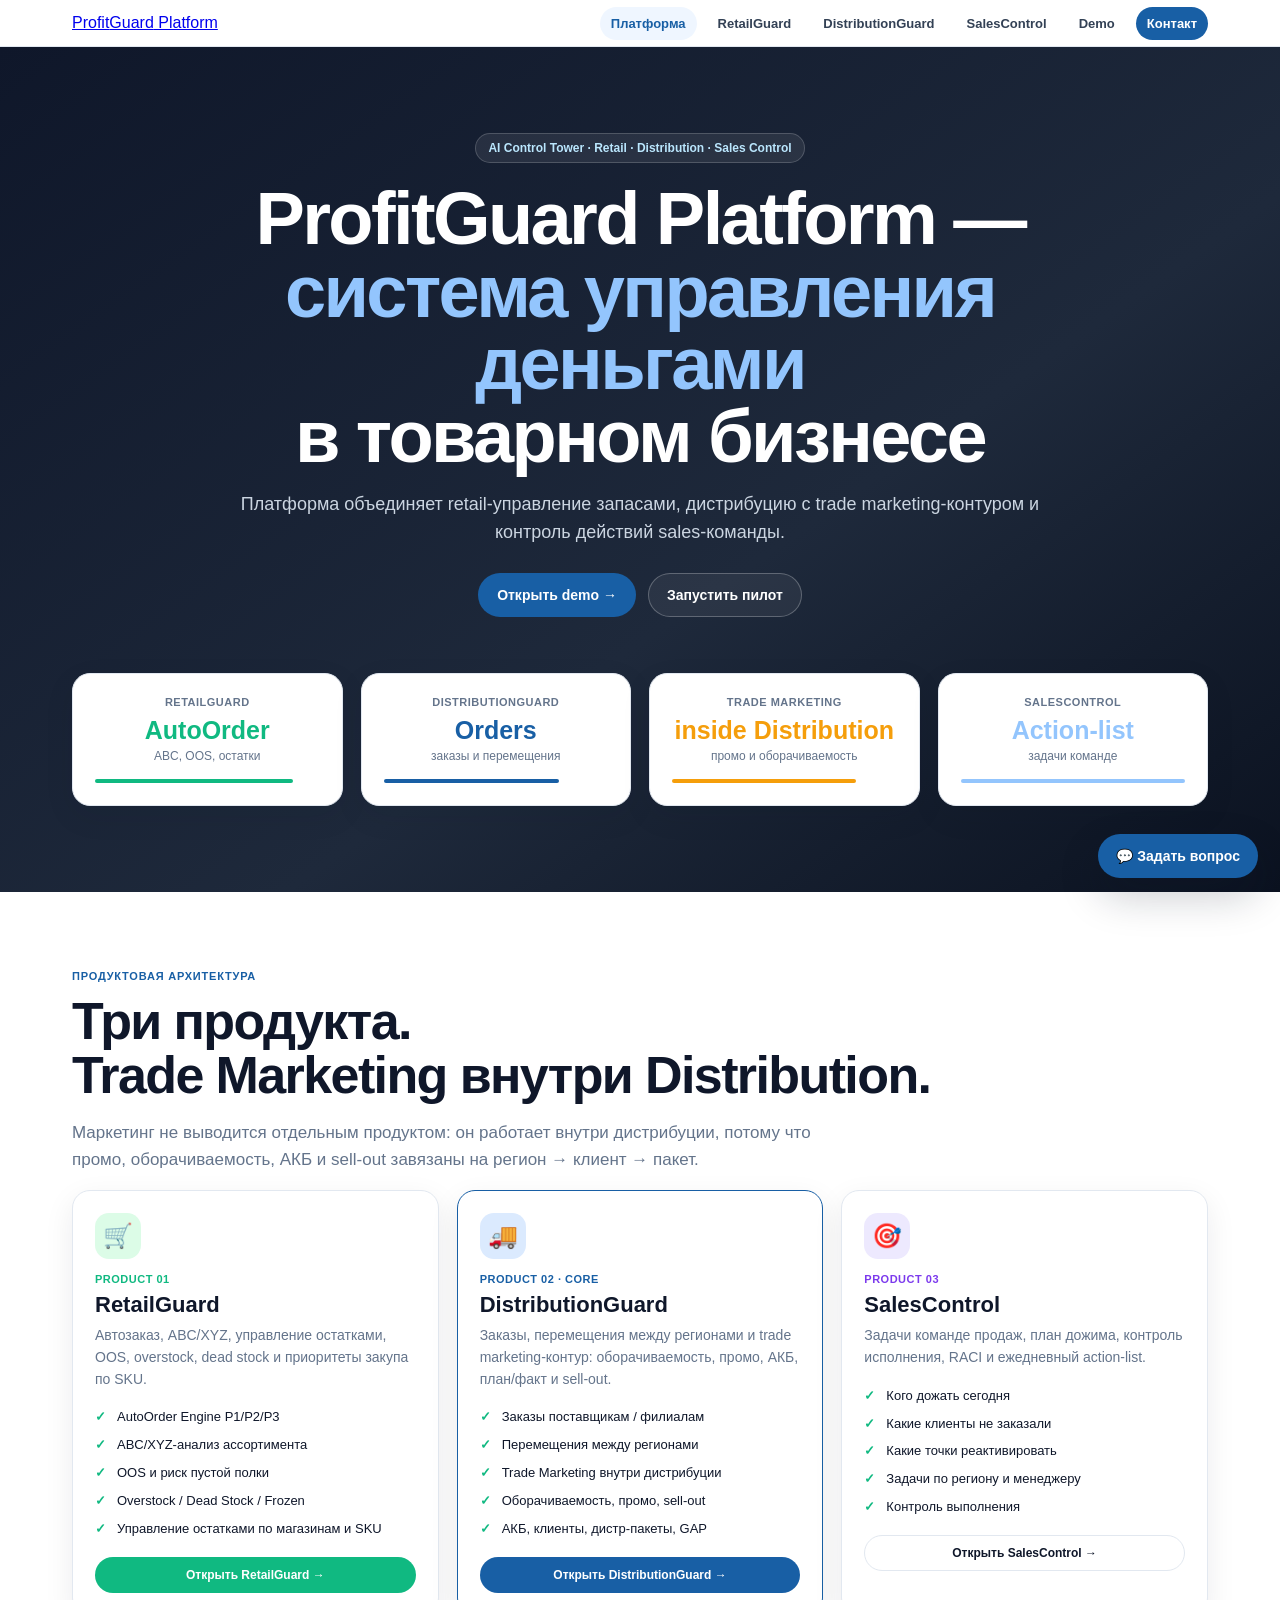
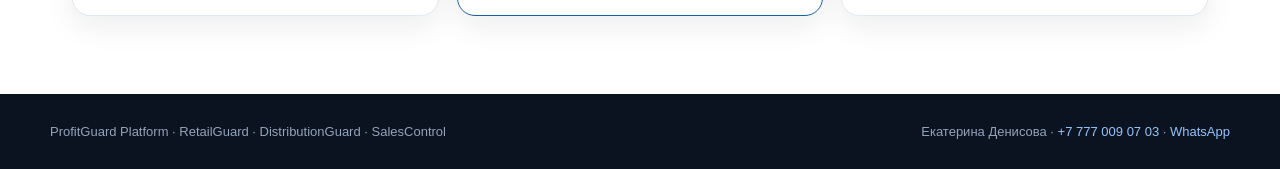
==== commit 09ed6e5e: "Add files via upload" ====
--- a/index.html
+++ b/index.html
@@ -3,201 +3,104 @@
 <head>
 <meta charset="UTF-8">
 <meta name="viewport" content="width=device-width,initial-scale=1">
-<title>ProfitGuard Platform — коммерческая control tower для ритейла, дистрибуции и sales-команд</title>
-<meta name="description" content="Единая платформа управления продажами, запасами, АКБ, план-фактом и действиями команды.">
+<title>ProfitGuard Platform — RetailGuard, DistributionGuard, SalesControl</title>
+<meta name="description" content="Платформа для собственников бизнеса: автозаказ, дистрибуция, trade marketing внутри Distribution и контроль действий sales-команды.">
 <link rel="stylesheet" href="styles.css">
 </head>
 <body>
-
 <nav>
   <div class="nav-inner">
-    <a href="index.html" class="nav-logo">Profit<span>Guard</span> Platform</a>
+    <a href="index.html" class="active" class="nav-logo">Profit<span>Guard</span> Platform</a>
     <ul class="nav-links">
-      <li><a href="index.html" class="active">Платформа</a></li><li><a href="commercial.html" class="">DistributionGuard</a></li><li><a href="inventory.html" class="">RetailGuard</a></li><li><a href="ceo.html" class="">SalesControl</a></li><li><a href="contact.html" class="nav-cta">Контакт</a></li>
+      <li><a href="index.html" class="active">Платформа</a></li>
+      <li><a href="retail.html">RetailGuard</a></li>
+      <li><a href="distribution.html">DistributionGuard</a></li>
+      <li><a href="sales.html">SalesControl</a></li>
+      <li><a href="demo.html">Demo</a></li>
+      <li><a href="contact.html" class="nav-cta">Контакт</a></li>
     </ul>
   </div>
 </nav>
 
 <section class="hero">
-  <div class="hero-tag">B2B Platform · Retail · Distribution · Sales Control</div>
-  <h1>ProfitGuard Platform —<br><em>единый контур управления деньгами</em><br>в продажах, запасах и командах</h1>
-  <p class="hero-sub">Платформа показывает, где бизнес теряет продажи, где заморожены деньги, какие клиенты и точки выпадают, какие SKU требуют действия — и что команда должна сделать сегодня.</p>
+  <div class="hero-tag">AI Control Tower · Retail · Distribution · Sales Control</div>
+  <h1>ProfitGuard Platform —<br><em>система управления деньгами</em><br>в товарном бизнесе</h1>
+  <p class="hero-sub">Платформа объединяет retail-управление запасами, дистрибуцию с trade marketing-контуром и контроль действий sales-команды.</p>
   <div class="hero-btns">
-    <a href="contact.html" class="btn btn-primary">Запустить пилот →</a>
-    <a href="#modules" class="btn btn-ghost">Смотреть модули</a>
-    <a href="#plans" class="btn btn-ghost">Тарифы и доступы</a>
+    <a href="demo.html" class="btn btn-primary">Открыть demo →</a>
+    <a href="contact.html" class="btn btn-ghost">Запустить пилот</a>
   </div>
   <div class="container">
     <div class="kpi-grid" style="margin-top:56px">
-      <div class="kpi-card"><div class="kpi-label">Commercial Control</div><div class="kpi-val" style="color:#93C5FD">план/факт</div><div class="kpi-sub">регионы, клиенты, пакеты, АКБ</div><div class="kpi-bar" style="background:#185FA5;width:90%"></div></div>
-      <div class="kpi-card"><div class="kpi-label">Retail & Inventory</div><div class="kpi-val" style="color:#10B981">OOS / frozen</div><div class="kpi-sub">SKU, остатки, заказ, перемещения</div><div class="kpi-bar" style="background:#10B981;width:85%"></div></div>
-      <div class="kpi-card"><div class="kpi-label">Sales Action</div><div class="kpi-val" style="color:#F59E0B">дожим</div><div class="kpi-sub">кому звонить, что вернуть, что продать</div><div class="kpi-bar" style="background:#F59E0B;width:100%"></div></div>
-      <div class="kpi-card"><div class="kpi-label">AI/BI Core</div><div class="kpi-val" style="color:#EF4444">без ручного Excel</div><div class="kpi-sub">1С / Excel → управленческий dashboard</div><div class="kpi-bar" style="background:#EF4444;width:80%"></div></div>
+      <div class="kpi-card"><div class="kpi-label">RetailGuard</div><div class="kpi-val" style="color:#10B981">AutoOrder</div><div class="kpi-sub">ABC, OOS, остатки</div><div class="kpi-bar" style="background:#10B981;width:88%"></div></div>
+      <div class="kpi-card"><div class="kpi-label">DistributionGuard</div><div class="kpi-val" style="color:#185FA5">Orders</div><div class="kpi-sub">заказы и перемещения</div><div class="kpi-bar" style="background:#185FA5;width:78%"></div></div>
+      <div class="kpi-card"><div class="kpi-label">Trade Marketing</div><div class="kpi-val" style="color:#F59E0B">inside Distribution</div><div class="kpi-sub">промо и оборачиваемость</div><div class="kpi-bar" style="background:#F59E0B;width:82%"></div></div>
+      <div class="kpi-card"><div class="kpi-label">SalesControl</div><div class="kpi-val" style="color:#93C5FD">Action-list</div><div class="kpi-sub">задачи команде</div><div class="kpi-bar" style="background:#93C5FD;width:100%"></div></div>
     </div>
   </div>
 </section>
 
-<section class="section" id="modules">
+<section class="section">
   <div class="container">
-    <div class="label">Архитектура платформы</div>
-    <h2 class="title">Три продукта.<br>Одна платформа и единый Core.</h2>
-    <p class="subtitle">Каждый модуль можно продавать отдельно или подключать по подписке в едином кабинете ProfitGuard Platform.</p>
+    <div class="label">Продуктовая архитектура</div>
+    <h2 class="title">Три продукта.<br>Trade Marketing внутри Distribution.</h2>
+    <p class="subtitle">Маркетинг не выводится отдельным продуктом: он работает внутри дистрибуции, потому что промо, оборачиваемость, АКБ и sell-out завязаны на регион → клиент → пакет.</p>
 
-    <div class="prod-grid">
+    <div class="prod-grid-three">
       <div class="prod-card">
-        <div class="prod-card-head">
-          <div class="prod-icon prod-icon-blue">📊</div>
-          <div class="prod-num" style="color:var(--blue)">Модуль 01</div>
-          <div class="prod-name">DistributionGuard</div>
-          <div class="prod-desc">План/факт для дистрибуции: регионы, клиенты, дистр-пакеты, АКБ, прогноз месяца и план дожима.</div>
-        </div>
-        <div class="prod-card-body">
-          <ul class="prod-features feat-blue">
-            <li>Plan/Fact по регионам и клиентам</li>
-            <li>АКБ: потерянные и просевшие точки</li>
-            <li>Дистр-пакеты ФУД / НОНФУД</li>
-            <li>Динамика по месяцам и годам</li>
-            <li>План дожима до конца месяца</li>
-            <li>Excel-экспорт одной кнопкой</li>
-          </ul>
-          <a href="commercial.html" class="btn btn-outline btn-sm" style="width:100%;justify-content:center">Открыть DistributionGuard →</a>
-        </div>
+        <div class="prod-icon prod-icon-green">🛒</div>
+        <div class="prod-num" style="color:var(--green)">Product 01</div>
+        <div class="prod-name">RetailGuard</div>
+        <div class="prod-desc">Автозаказ, ABC/XYZ, управление остатками, OOS, overstock, dead stock и приоритеты закупа по SKU.</div>
+        <ul class="prod-features">
+          <li>AutoOrder Engine P1/P2/P3</li>
+          <li>ABC/XYZ-анализ ассортимента</li>
+          <li>OOS и риск пустой полки</li>
+          <li>Overstock / Dead Stock / Frozen</li>
+          <li>Управление остатками по магазинам и SKU</li>
+        </ul>
+        <a href="retail.html" class="btn btn-green btn-sm" style="width:100%">Открыть RetailGuard →</a>
       </div>
 
-      <div class="prod-card" style="border-color:var(--green);border-width:1.5px">
-        <div class="prod-card-head">
-          <div class="prod-icon prod-icon-green">🛒</div>
-          <div class="prod-num" style="color:var(--green)">Модуль 02</div>
-          <div class="prod-name">RetailGuard</div>
-          <div class="prod-desc">Управление retail-ассортиментом, SKU, остатками, OOS, overstock, frozen capital и автоматическим заказом.</div>
-        </div>
-        <div class="prod-card-body">
-          <ul class="prod-features feat-green">
-            <li>SKU / категории / магазины</li>
-            <li>OOS / Overstock / Dead stock</li>
-            <li>ABC/XYZ и скорость продаж</li>
-            <li>Автозаказ P1/P2/P3</li>
-            <li>Перемещения между точками</li>
-            <li>Промо / возврат / ликвидация</li>
-          </ul>
-          <a href="inventory.html" class="btn btn-green btn-sm" style="width:100%;justify-content:center">Открыть RetailGuard →</a>
-        </div>
+      <div class="prod-card" style="border-color:var(--blue);border-width:1.5px">
+        <div class="prod-icon prod-icon-blue">🚚</div>
+        <div class="prod-num" style="color:var(--blue)">Product 02 · Core</div>
+        <div class="prod-name">DistributionGuard</div>
+        <div class="prod-desc">Заказы, перемещения между регионами и trade marketing-контур: оборачиваемость, промо, АКБ, план/факт и sell-out.</div>
+        <ul class="prod-features">
+          <li>Заказы поставщикам / филиалам</li>
+          <li>Перемещения между регионами</li>
+          <li>Trade Marketing внутри дистрибуции</li>
+          <li>Оборачиваемость, промо, sell-out</li>
+          <li>АКБ, клиенты, дистр-пакеты, GAP</li>
+        </ul>
+        <a href="distribution.html" class="btn btn-primary btn-sm" style="width:100%">Открыть DistributionGuard →</a>
       </div>
 
       <div class="prod-card">
-        <div class="prod-card-head">
-          <div class="prod-icon prod-icon-purple">⚡</div>
-          <div class="prod-num" style="color:var(--purple)">Модуль 03</div>
-          <div class="prod-name">SalesControl Tower</div>
-          <div class="prod-desc">Ежедневный action-list для sales-команды: кого дожать, какие точки вернуть, где план под угрозой.</div>
-        </div>
-        <div class="prod-card-body">
-          <ul class="prod-features feat-purple">
-            <li>Задачи региональным менеджерам</li>
-            <li>Клиенты риска и потерянные точки</li>
-            <li>План дожима сегодня / неделя / месяц</li>
-            <li>Контроль выполнения действий</li>
-            <li>Роли CEO / директор / регион</li>
-            <li>Board-ready summary</li>
-          </ul>
-          <a href="ceo.html" class="btn btn-outline btn-sm" style="width:100%;justify-content:center">Открыть SalesControl →</a>
-        </div>
+        <div class="prod-icon prod-icon-purple">🎯</div>
+        <div class="prod-num" style="color:var(--purple)">Product 03</div>
+        <div class="prod-name">SalesControl</div>
+        <div class="prod-desc">Задачи команде продаж, план дожима, контроль исполнения, RACI и ежедневный action-list.</div>
+        <ul class="prod-features">
+          <li>Кого дожать сегодня</li>
+          <li>Какие клиенты не заказали</li>
+          <li>Какие точки реактивировать</li>
+          <li>Задачи по региону и менеджеру</li>
+          <li>Контроль выполнения</li>
+        </ul>
+        <a href="sales.html" class="btn btn-outline btn-sm" style="width:100%">Открыть SalesControl →</a>
       </div>
     </div>
   </div>
 </section>
 
-<section class="section-dark">
-  <div class="container">
-    <div class="label" style="color:#93C5FD">ProfitGuard Core</div>
-    <h2 class="title title-white">Один технологический слой<br>для всех модулей.</h2>
-    <div class="why-grid">
-      <div class="why-item"><div class="why-icon">📥</div><div class="why-text"><h4>Upload Center</h4><p>ПланФакт, 1С, Excel/CSV, ежедневные выгрузки и проверка структуры файлов.</p></div></div>
-      <div class="why-item"><div class="why-icon">🔐</div><div class="why-text"><h4>Роли и доступы</h4><p>CEO видит всё, региональный менеджер — только свой контур, viewer — только просмотр.</p></div></div>
-      <div class="why-item"><div class="why-icon">🧠</div><div class="why-text"><h4>AI/BI выводы</h4><p>Платформа не просто считает KPI, а формирует выводы и action-list для команды.</p></div></div>
-      <div class="why-item"><div class="why-icon">📤</div><div class="why-text"><h4>Export Engine</h4><p>Excel/PDF-отчёты с README, методологией и источниками загрузки.</p></div></div>
-      <div class="why-item"><div class="why-icon">🧾</div><div class="why-text"><h4>История загрузок</h4><p>Каждая загрузка сохраняется как версия. Видно, какие данные изменили факт.</p></div></div>
-      <div class="why-item"><div class="why-icon">🛡️</div><div class="why-text"><h4>Data Leak Prevention</h4><p>Корпоративная логика обработки данных, контроль источников и разграничение доступа.</p></div></div>
-    </div>
-  </div>
-</section>
-
-<section class="section-off" id="plans">
-  <div class="container">
-    <div class="label">Подписки и доступы</div>
-    <h2 class="title">Клиент покупает не всё сразу,<br>а нужный уровень контроля.</h2>
-    <div style="display:grid;grid-template-columns:repeat(3,1fr);gap:18px;margin-top:34px">
-      <div class="prod-card">
-        <div class="prod-card-head">
-          <div class="prod-num" style="color:var(--blue)">Starter</div>
-          <div class="prod-name">1 модуль</div>
-          <div class="prod-desc">Для первого пилота и малой команды.</div>
-        </div>
-        <div class="prod-card-body">
-          <ul class="prod-features feat-blue">
-            <li>1 компания</li><li>ручная загрузка Excel</li><li>1 модуль на выбор</li><li>Dashboard + Excel export</li>
-          </ul>
-          <div style="font-size:22px;font-weight:700;color:var(--text)">300–700 тыс ₸ / мес</div>
-        </div>
-      </div>
-      <div class="prod-card" style="border-color:var(--green);border-width:1.5px">
-        <div class="prod-card-head">
-          <div class="prod-num" style="color:var(--green)">Business</div>
-          <div class="prod-name">2 модуля + роли</div>
-          <div class="prod-desc">Для региональных компаний и B2B-команд.</div>
-        </div>
-        <div class="prod-card-body">
-          <ul class="prod-features feat-green">
-            <li>до 10 пользователей</li><li>история загрузок</li><li>роли и регионы</li><li>АКБ / динамика / action-list</li>
-          </ul>
-          <div style="font-size:22px;font-weight:700;color:var(--text)">1–2,5 млн ₸ / мес</div>
-        </div>
-      </div>
-      <div class="prod-card">
-        <div class="prod-card-head">
-          <div class="prod-num" style="color:var(--purple)">Enterprise</div>
-          <div class="prod-name">Вся платформа</div>
-          <div class="prod-desc">Для сетей, дистрибьюторов и холдингов.</div>
-        </div>
-        <div class="prod-card-body">
-          <ul class="prod-features feat-purple">
-            <li>все модули</li><li>API / 1С-интеграция</li><li>SLA и админ-панель</li><li>кастомные отчёты</li>
-          </ul>
-          <div style="font-size:22px;font-weight:700;color:var(--text)">от 3 млн ₸ / мес</div>
-        </div>
-      </div>
-    </div>
-  </div>
-</section>
-
-<section class="section">
-  <div class="container" style="text-align:center">
-    <div class="label">Следующий шаг</div>
-    <h2 class="title">Запустить пилот ProfitGuard Platform<br>на ваших данных.</h2>
-    <p class="subtitle">Пилот начинается с одного модуля и масштабируется до полной платформы.</p>
-    <div class="hero-btns" style="justify-content:center">
-      <a href="contact.html" class="btn btn-primary">Запустить пилот →</a>
-      <a href="commercial.html" class="btn btn-ghost">Смотреть первый модуль</a>
-    </div>
-  </div>
-</section>
-
-<footer>
-  <div class="container" style="text-align:center">
-    <div style="display:flex;gap:18px;justify-content:center;flex-wrap:wrap;margin-bottom:16px">
-      <a href="index.html">Платформа</a>
-      <a href="commercial.html">DistributionGuard</a>
-      <a href="inventory.html">RetailGuard</a>
-      <a href="ceo.html">SalesControl</a>
-      <a href="contact.html">Контакт</a>
-    </div>
-    <p><strong style="color:#475569">ProfitGuard Platform</strong> · 2026 · Контакт: 
-      <strong style="color:#475569">Екатерина Денисова</strong> ·
-      <a href="tel:+77770090703" style="color:#93C5FD;text-decoration:none">+7 777 009 07 03</a> ·
-      <a href="https://wa.me/77770090703" target="_blank" style="color:#4ADE80;text-decoration:none;font-weight:500">WhatsApp</a>
-    </p>
+<footer class="footer">
+  <div class="footer-inner">
+    <div>ProfitGuard Platform · RetailGuard · DistributionGuard · SalesControl</div>
+    <div>Екатерина Денисова · <a href="tel:+77770090703">+7 777 009 07 03</a> · <a href="https://wa.me/77770090703" target="_blank">WhatsApp</a></div>
   </div>
 </footer>
 <script src="script.js"></script>
 </body>
-</html>
+</html>
--- a/styles.css
+++ b/styles.css
@@ -1,206 +1,61 @@
-*{box-sizing:border-box;margin:0;padding:0}
+
 :root{
-  --navy:#0B1629;--navy2:#0f2040;--blue:#185FA5;--blue2:#1D4ED8;
-  --green:#10B981;--red:#EF4444;--amber:#F59E0B;--purple:#7C3AED;--teal:#0D9488;
-  --white:#FFFFFF;--off:#F8FAFC;--text:#0F172A;--muted:#64748B;--border:#E2E8F0;
-  --ice:#E6F1FB;--card-shadow:0 2px 16px rgba(15,23,42,.07);
+  --bg:#0F172A;--off:#F8FAFC;--text:#0F172A;--muted:#64748B;--border:#E2E8F0;
+  --blue:#185FA5;--green:#10B981;--amber:#F59E0B;--red:#EF4444;--purple:#7C3AED;
+  --card-shadow:0 10px 30px rgba(15,23,42,.08);
 }
-html{scroll-behavior:smooth}
-body{font-family:-apple-system,BlinkMacSystemFont,'Segoe UI',Inter,sans-serif;color:var(--text);background:#fff;line-height:1.6}
+*{box-sizing:border-box}
+body{margin:0;font-family:Inter,Segoe UI,Arial,sans-serif;color:var(--text);background:#fff}
+nav{position:sticky;top:0;z-index:50;background:rgba(255,255,255,.95);backdrop-filter:blur(12px);border-bottom:1px solid var(--border)}
+.nav-inner{max-width:1180px;margin:0 auto;padding:14px 22px;display:flex;align-items:center;justify-content:space-between;gap:20px}
+.nav-logo{font-weight:800;text-decoration:none;color:var(--text);font-size:18px;letter-spacing:-.4px}.nav-logo span{color:var(--blue)}
+.nav-links{display:flex;gap:10px;align-items:center;list-style:none;margin:0;padding:0;flex-wrap:wrap}
+.nav-links a{text-decoration:none;color:#334155;font-size:13px;font-weight:650;padding:9px 11px;border-radius:999px}
+.nav-links a.active,.nav-links a:hover{background:#EFF6FF;color:var(--blue)}
+.nav-cta{background:var(--blue)!important;color:#fff!important}
+.hero{background:linear-gradient(145deg,#0F172A 0%,#1E293B 60%,#0B1220 100%);color:#fff;padding:86px 22px;text-align:center}
+.hero-tag{display:inline-flex;padding:7px 12px;border:1px solid rgba(255,255,255,.18);border-radius:999px;background:rgba(255,255,255,.08);font-size:12px;font-weight:750;color:#BAE6FD;margin-bottom:20px}
+.hero h1{font-size:clamp(38px,7vw,74px);line-height:.98;margin:0 auto 18px;letter-spacing:-2.6px;max-width:960px}
+.hero h1 em{font-style:normal;color:#93C5FD}.hero-sub{max-width:820px;margin:0 auto 26px;color:#CBD5E1;font-size:18px;line-height:1.55}
+.hero-btns{display:flex;gap:12px;justify-content:center;flex-wrap:wrap}
+.btn{display:inline-flex;align-items:center;justify-content:center;gap:8px;border-radius:999px;padding:13px 18px;font-weight:800;text-decoration:none;border:1px solid transparent;font-size:14px}
+.btn-primary{background:var(--blue);color:#fff}.btn-green{background:var(--green);color:#fff}.btn-ghost{border-color:rgba(255,255,255,.25);color:#fff;background:rgba(255,255,255,.06)}
+.btn-outline{border-color:var(--border);color:var(--text);background:#fff}.btn-sm{padding:10px 13px;font-size:12px}
+.container{max-width:1180px;margin:0 auto;padding:0 22px}.section{padding:78px 0}.section-off{padding:78px 0;background:var(--off)}.section-dark{padding:78px 0;background:#0F172A;color:#fff}
+.label{font-size:11px;font-weight:900;color:var(--blue);text-transform:uppercase;letter-spacing:.8px;margin-bottom:12px}.label-green{color:var(--green)}.label-amber{color:var(--amber)}.label-purple{color:var(--purple)}
+.title{font-size:clamp(30px,5vw,52px);line-height:1.04;letter-spacing:-1.6px;margin:0 0 14px}.title-white{color:#fff}.subtitle{font-size:17px;color:var(--muted);line-height:1.6;max-width:780px}
+.kpi-grid,.prod-grid,.feat-grid{display:grid;grid-template-columns:repeat(3,1fr);gap:18px}.kpi-grid{grid-template-columns:repeat(4,1fr)}
+.kpi-card,.prod-card,.feat-item,.demo-card,.price-card{background:#fff;border:1px solid var(--border);border-radius:18px;padding:22px;box-shadow:var(--card-shadow)}
+.kpi-label{font-size:11px;color:var(--muted);text-transform:uppercase;font-weight:800;letter-spacing:.5px}.kpi-val{font-size:25px;font-weight:900;margin:8px 0 4px}.kpi-sub{font-size:12px;color:var(--muted)}.kpi-bar{height:4px;border-radius:999px;margin-top:16px}
+.prod-icon{width:46px;height:46px;border-radius:14px;display:flex;align-items:center;justify-content:center;font-size:24px;margin-bottom:14px}
+.prod-icon-blue{background:#DBEAFE}.prod-icon-green{background:#DCFCE7}.prod-icon-amber{background:#FEF3C7}.prod-icon-purple{background:#EDE9FE}
+.prod-num{font-size:11px;font-weight:900;text-transform:uppercase;letter-spacing:.5px}.prod-name{font-size:22px;font-weight:900;margin:7px 0}.prod-desc{font-size:14px;color:var(--muted);line-height:1.55}
+.prod-features{padding:0;margin:18px 0;list-style:none}.prod-features li{font-size:13px;line-height:1.45;margin:9px 0;padding-left:22px;position:relative}.prod-features li:before{content:"✓";position:absolute;left:0;color:var(--green);font-weight:900}
+.tabs-wrap{margin-top:36px}.tabs-nav{display:flex;gap:8px;flex-wrap:wrap;margin-bottom:16px}.tab-btn{border:1px solid var(--border);background:#fff;border-radius:999px;padding:10px 13px;font-weight:800;color:#334155;cursor:pointer}.tab-btn.active{background:#0F172A;color:#fff;border-color:#0F172A}
+.tab-content{display:none;background:#fff;border:1px solid var(--border);border-radius:18px;padding:24px;box-shadow:var(--card-shadow)}.tab-content.active{display:block}
+.mock-table{width:100%;border-collapse:collapse;background:#fff}.mock-table th{background:#0F172A;color:#fff;text-align:left;padding:11px;font-size:12px}.mock-table td{padding:10px;border-bottom:1px solid var(--border);font-size:12px}.mock-table .num{text-align:right;font-variant-numeric:tabular-nums}
+.alert-box{border-radius:13px;padding:13px 15px;margin:9px 0;font-size:13px;line-height:1.55}.alert-blue{background:#DBEAFE;color:#1E3A8A}.alert-green{background:#DCFCE7;color:#14532D}.alert-amber{background:#FEF3C7;color:#78350F}.alert-red{background:#FEE2E2;color:#7F1D1D}
+.status{display:inline-flex;border-radius:999px;padding:4px 8px;font-size:11px;font-weight:800}.s-risk{background:#FEF3C7;color:#92400E}.s-ok{background:#DCFCE7;color:#166534}.s-oos{background:#FEE2E2;color:#991B1B}.s-over{background:#EDE9FE;color:#5B21B6}
+.footer{padding:30px 22px;background:#0B1220;color:#94A3B8;font-size:13px}.footer-inner{max-width:1180px;margin:0 auto;display:flex;justify-content:space-between;gap:15px;flex-wrap:wrap}
+.footer a{color:#93C5FD;text-decoration:none}
+.demo-grid{display:grid;grid-template-columns:repeat(3,1fr);gap:16px}.demo-card h3{margin-top:0}
+@media(max-width:900px){.kpi-grid,.prod-grid,.feat-grid,.demo-grid{grid-template-columns:1fr}.nav-inner{align-items:flex-start;flex-direction:column}.hero{padding:64px 18px}.section,.section-off,.section-dark{padding:54px 0}}
 
-/* NAV */
-nav{position:fixed;top:0;left:0;right:0;z-index:200;background:rgba(11,22,41,.97);backdrop-filter:blur(14px);border-bottom:1px solid rgba(255,255,255,.07)}
-.nav-inner{max-width:1200px;margin:0 auto;padding:0 24px;height:62px;display:flex;align-items:center;justify-content:space-between;gap:24px}
-.nav-logo{font-size:17px;font-weight:800;color:#fff;letter-spacing:-.4px;text-decoration:none;flex-shrink:0}
-.nav-logo span{color:#93C5FD}
-.nav-links{display:flex;gap:6px;list-style:none}
-.nav-links a{color:rgba(255,255,255,.6);text-decoration:none;font-size:13px;font-weight:500;padding:6px 10px;border-radius:8px;transition:all .14s;white-space:nowrap}
-.nav-links a:hover{color:#fff;background:rgba(255,255,255,.08)}
-.nav-links a.active{color:#93C5FD;background:rgba(24,95,165,.2)}
-.nav-cta{background:var(--blue);color:#fff !important;padding:8px 16px !important;border-radius:8px;font-weight:600 !important;flex-shrink:0}
-.nav-cta:hover{background:var(--blue2) !important}
 
-/* HERO */
-.hero{background:linear-gradient(135deg,#0B1629 0%,#0d2347 60%,#0B1629 100%);padding:118px 24px 80px;text-align:center;position:relative;overflow:hidden}
-.hero::before{content:'';position:absolute;top:0;left:0;right:0;bottom:0;background:radial-gradient(ellipse at 60% 40%,rgba(24,95,165,.18) 0%,transparent 70%);pointer-events:none}
-.hero-tag{display:inline-flex;align-items:center;gap:6px;background:rgba(24,95,165,.25);border:1px solid rgba(147,197,253,.25);color:#93C5FD;padding:5px 14px;border-radius:20px;font-size:12px;font-weight:600;margin-bottom:22px;letter-spacing:.3px}
-.hero h1{font-size:clamp(32px,5vw,58px);font-weight:800;color:#fff;letter-spacing:-1.5px;line-height:1.08;max-width:820px;margin:0 auto 18px}
-.hero h1 em{color:#93C5FD;font-style:normal}
-.hero-sub{font-size:clamp(16px,2vw,19px);color:#94A3B8;max-width:620px;margin:0 auto 36px;line-height:1.65}
-.hero-btns{display:flex;gap:12px;justify-content:center;flex-wrap:wrap;margin-bottom:0}
-
-/* BUTTONS */
-.btn{display:inline-flex;align-items:center;gap:7px;padding:13px 24px;border-radius:10px;font-size:14px;font-weight:600;text-decoration:none;transition:all .15s;cursor:pointer;border:none}
-.btn-primary{background:var(--blue);color:#fff}
-.btn-primary:hover{background:var(--blue2);transform:translateY(-1px)}
-.btn-green{background:var(--green);color:#fff}
-.btn-green:hover{background:#059669;transform:translateY(-1px)}
-.btn-ghost{background:rgba(255,255,255,.08);border:1px solid rgba(255,255,255,.18);color:#fff}
-.btn-ghost:hover{background:rgba(255,255,255,.14)}
-.btn-outline{border:1.5px solid var(--border);color:var(--text);background:#fff}
-.btn-outline:hover{border-color:var(--blue);color:var(--blue)}
-.btn-sm{padding:9px 16px;font-size:13px}
-
-/* CONTAINER */
-.container{max-width:1200px;margin:0 auto;padding:0 24px}
-.section{padding:80px 24px}
-.section-sm{padding:52px 24px}
-.section-dark{background:var(--navy);padding:80px 24px}
-.section-off{background:var(--off);padding:80px 24px}
-
-/* LABELS & TITLES */
-.label{font-size:11px;font-weight:700;text-transform:uppercase;letter-spacing:1px;color:var(--blue);margin-bottom:8px}
-.label-green{color:var(--green)}
-.label-purple{color:var(--purple)}
-.label-amber{color:var(--amber)}
-h2.title{font-size:clamp(26px,3.5vw,40px);font-weight:800;color:var(--text);letter-spacing:-.8px;margin-bottom:10px}
-h2.title-white{color:#fff}
-.subtitle{font-size:16px;color:var(--muted);line-height:1.65;max-width:560px;margin-bottom:48px}
-.subtitle-white{color:#94A3B8}
-
-/* KPI GRID */
-.kpi-grid{display:grid;grid-template-columns:repeat(4,1fr);gap:14px;margin:40px 0}
-.kpi-card{background:rgba(255,255,255,.06);border:1px solid rgba(255,255,255,.1);border-radius:14px;padding:20px;position:relative;overflow:hidden}
-.kpi-card-light{background:#fff;border:0.5px solid var(--border);box-shadow:var(--card-shadow)}
-.kpi-label{font-size:10px;color:rgba(255,255,255,.45);text-transform:uppercase;letter-spacing:.7px;margin-bottom:7px;font-weight:600}
-.kpi-label-dark{color:var(--muted)}
-.kpi-val{font-size:26px;font-weight:700;color:#fff;line-height:1;letter-spacing:-.5px}
-.kpi-val-dark{color:var(--text)}
-.kpi-sub{font-size:11px;color:rgba(255,255,255,.4);margin-top:6px}
-.kpi-sub-dark{color:var(--muted)}
-.kpi-bar{position:absolute;bottom:0;left:0;height:3px}
-
-/* PRODUCT CARDS */
-.prod-grid{display:grid;grid-template-columns:repeat(3,1fr);gap:20px;margin-top:40px}
-.prod-card{background:#fff;border:0.5px solid var(--border);border-radius:18px;overflow:hidden;box-shadow:var(--card-shadow);transition:transform .15s,box-shadow .15s}
-.prod-card:hover{transform:translateY(-3px);box-shadow:0 8px 32px rgba(15,23,42,.12)}
-.prod-card-head{padding:28px 28px 20px;border-bottom:0.5px solid var(--border)}
-.prod-icon{width:50px;height:50px;border-radius:12px;display:flex;align-items:center;justify-content:center;font-size:24px;margin-bottom:16px}
-.prod-icon-blue{background:var(--ice)}
-.prod-icon-green{background:#ECFDF5}
-.prod-icon-purple{background:#F5F3FF}
-.prod-num{font-size:10px;font-weight:700;text-transform:uppercase;letter-spacing:.8px;margin-bottom:5px}
-.prod-name{font-size:18px;font-weight:800;color:var(--text);letter-spacing:-.3px;margin-bottom:8px}
-.prod-desc{font-size:13px;color:var(--muted);line-height:1.6}
-.prod-card-body{padding:20px 28px 24px}
-.prod-features{list-style:none;display:flex;flex-direction:column;gap:7px;margin-bottom:20px}
-.prod-features li{font-size:12px;color:var(--text);display:flex;align-items:flex-start;gap:7px}
-.prod-features li::before{content:"✓";font-weight:700;flex-shrink:0;margin-top:1px}
-.feat-blue::before{color:var(--blue)}
-.feat-green::before{color:var(--green)}
-.feat-purple::before{color:var(--purple)}
-
-/* TABS */
-.tabs-wrap{background:var(--off);border-radius:14px;overflow:hidden;border:0.5px solid var(--border)}
-.tabs-nav{display:flex;overflow-x:auto;border-bottom:0.5px solid var(--border);background:#fff;padding:0 8px;gap:4px;scrollbar-width:none}
-.tabs-nav::-webkit-scrollbar{display:none}
-.tab-btn{padding:14px 16px;font-size:13px;font-weight:500;color:var(--muted);border:none;background:none;cursor:pointer;white-space:nowrap;border-bottom:2px solid transparent;transition:all .15s;flex-shrink:0}
-.tab-btn:hover{color:var(--text)}
-.tab-btn.active{color:var(--blue);border-bottom-color:var(--blue);font-weight:600}
-.tab-content{display:none;padding:28px 32px}
-.tab-content.active{display:block}
-
-/* FEATURE GRID */
-.feat-grid{display:grid;grid-template-columns:repeat(3,1fr);gap:16px;margin-top:40px}
-.feat-item{background:#fff;border:0.5px solid var(--border);border-radius:14px;padding:22px 24px;box-shadow:var(--card-shadow)}
-.feat-item-icon{width:40px;height:40px;border-radius:10px;display:flex;align-items:center;justify-content:center;font-size:18px;margin-bottom:14px}
-.feat-item h4{font-size:14px;font-weight:700;color:var(--text);margin-bottom:7px}
-.feat-item p{font-size:12px;color:var(--muted);line-height:1.6}
-
-/* MOCK TABLE */
-.mock-table{width:100%;border-collapse:collapse;font-size:12px}
-.mock-table th{background:var(--navy);color:rgba(255,255,255,.7);padding:10px 12px;text-align:left;font-size:10px;font-weight:600;letter-spacing:.3px;white-space:nowrap}
-.mock-table td{padding:9px 12px;border-bottom:0.5px solid var(--border);color:var(--text);white-space:nowrap}
-.mock-table tr:hover td{background:var(--off)}
-.mock-table .num{text-align:right;font-variant-numeric:tabular-nums}
-.status{display:inline-block;padding:2px 8px;border-radius:20px;font-size:10px;font-weight:600}
-.s-ok{background:#DCFCE7;color:#15803D}
-.s-oos{background:#FEE2E2;color:#991B1B}
-.s-risk{background:#FEF3C7;color:#92400E}
-.s-over{background:#EDE9FE;color:#6D28D9}
-.s-dead{background:#F1F5F9;color:#475569}
-
-/* MOCK DASHBOARD */
-.dash-mock{background:#111827;border-radius:16px;overflow:hidden;border:1px solid rgba(255,255,255,.1)}
-.dash-bar{background:#0C2240;padding:12px 20px;display:flex;align-items:center;gap:8px;border-bottom:1px solid rgba(255,255,255,.07)}
-.dash-dot{width:10px;height:10px;border-radius:50%}
-.dash-title{font-size:12px;color:rgba(255,255,255,.4);margin-left:6px}
-.dash-body{padding:20px;display:grid;grid-template-columns:repeat(3,1fr);gap:10px}
-.dash-kpi{background:#1C2A3F;border-radius:10px;padding:14px;position:relative;overflow:hidden}
-.dash-kpi-lbl{font-size:9px;color:#64748B;text-transform:uppercase;letter-spacing:.5px;margin-bottom:4px}
-.dash-kpi-val{font-size:18px;font-weight:700;line-height:1}
-.dash-kpi-bar{position:absolute;bottom:0;left:0;height:2px}
-
-/* ALERT BOX */
-.alert-box{border-radius:12px;padding:14px 18px;margin:12px 0;font-size:13px;line-height:1.6;border:0.5px solid;border-left-width:3px}
-.alert-red{background:#FEF2F2;border-color:#FECACA;border-left-color:#EF4444;color:#7F1D1D}
-.alert-green{background:#F0FDF4;border-color:#BBF7D0;border-left-color:#10B981;color:#14532D}
-.alert-blue{background:#EFF6FF;border-color:#BFDBFE;border-left-color:#185FA5;color:#1E3A8A}
-.alert-amber{background:#FFFBEB;border-color:#FDE68A;border-left-color:#F59E0B;color:#78350F}
-
-/* STEPS */
-.steps-grid{display:grid;grid-template-columns:repeat(4,1fr);gap:16px;margin-top:40px}
-.step{background:rgba(255,255,255,.05);border:1px solid rgba(255,255,255,.1);border-radius:14px;padding:24px 20px;text-align:center}
-.step-num{width:40px;height:40px;border-radius:50%;background:var(--blue);color:#fff;font-size:16px;font-weight:700;display:flex;align-items:center;justify-content:center;margin:0 auto 14px}
-.step-title{font-size:14px;font-weight:600;color:#fff;margin-bottom:8px}
-.step-body{font-size:12px;color:#94A3B8;line-height:1.55}
-
-/* WHY LIST */
-.why-grid{display:grid;grid-template-columns:repeat(2,1fr);gap:14px;margin-top:36px}
-.why-item{display:flex;align-items:flex-start;gap:14px;background:rgba(255,255,255,.04);border:1px solid rgba(255,255,255,.08);border-radius:12px;padding:18px 20px}
-.why-icon{font-size:22px;flex-shrink:0}
-.why-text h4{font-size:14px;font-weight:600;color:#fff;margin-bottom:5px}
-.why-text p{font-size:12px;color:#94A3B8;line-height:1.55}
-
-/* CONTACT FORM */
-.form-wrap{background:rgba(255,255,255,.05);border:1px solid rgba(255,255,255,.1);border-radius:18px;padding:36px}
-.form-row{display:grid;grid-template-columns:1fr 1fr;gap:16px;margin-bottom:16px}
-.form-group{display:flex;flex-direction:column;gap:6px}
-.form-group label{font-size:12px;font-weight:600;color:rgba(255,255,255,.6);text-transform:uppercase;letter-spacing:.4px}
-.form-group input,.form-group select,.form-group textarea{background:rgba(255,255,255,.07);border:1px solid rgba(255,255,255,.12);border-radius:8px;padding:12px 14px;color:#fff;font-size:14px;outline:none;transition:border .14s;font-family:inherit}
-.form-group input:focus,.form-group select:focus,.form-group textarea:focus{border-color:var(--blue)}
-.form-group input::placeholder,.form-group textarea::placeholder{color:rgba(255,255,255,.3)}
-.form-group select option{background:var(--navy);color:#fff}
-.form-group textarea{resize:vertical;min-height:80px}
-
-/* CTA BANNER */
-.cta-banner{background:linear-gradient(135deg,var(--navy) 0%,#0d2347 100%);padding:72px 24px;text-align:center;border-top:1px solid rgba(255,255,255,.06)}
-.cta-banner h2{font-size:clamp(26px,3.5vw,40px);font-weight:800;color:#fff;letter-spacing:-.8px;margin-bottom:12px}
-.cta-banner p{font-size:16px;color:#94A3B8;max-width:500px;margin:0 auto 32px;line-height:1.65}
-.contact-name{font-size:20px;font-weight:700;color:#fff;margin-bottom:4px}
-.contact-phone{font-size:16px;color:#93C5FD;text-decoration:none;display:block;margin-bottom:20px}
-
-/* FOOTER */
-footer{background:#060D1A;padding:32px 24px;text-align:center;border-top:1px solid rgba(255,255,255,.05)}
-footer p{color:#334155;font-size:13px}
-.foot-links{display:flex;gap:20px;justify-content:center;flex-wrap:wrap;margin-bottom:12px}
-.foot-links a{color:#475569;text-decoration:none;font-size:13px}
-.foot-links a:hover{color:#93C5FD}
-
-/* DIVIDER */
-.divider{height:0.5px;background:var(--border);margin:32px 0}
-.divider-dark{background:rgba(255,255,255,.08)}
-
-/* METRICS ROW */
-.metrics-row{display:flex;gap:32px;flex-wrap:wrap;padding:20px 0;border-top:0.5px solid var(--border);border-bottom:0.5px solid var(--border);margin:24px 0}
-.metric{text-align:center}
-.metric-val{font-size:22px;font-weight:700;letter-spacing:-.5px}
-.metric-lbl{font-size:10px;color:var(--muted);text-transform:uppercase;letter-spacing:.5px;margin-top:2px}
-
-/* RESPONSIVE */
-@media(max-width:1024px){
-  .kpi-grid{grid-template-columns:repeat(2,1fr)}
-  .prod-grid{grid-template-columns:1fr}
-  .feat-grid{grid-template-columns:repeat(2,1fr)}
-  .steps-grid{grid-template-columns:repeat(2,1fr)}
-  .why-grid{grid-template-columns:1fr}
-  .form-row{grid-template-columns:1fr}
-}
-@media(max-width:768px){
-  .nav-links{display:none}
-  .kpi-grid{grid-template-columns:1fr 1fr}
-  .feat-grid{grid-template-columns:1fr}
-  .dash-body{grid-template-columns:repeat(2,1fr)}
-  .tab-content{padding:20px 18px}
-  .hero h1{font-size:30px}
-}
+/* Distribution owner page additions */
+.owner-grid{display:grid;grid-template-columns:repeat(5,1fr);gap:14px;margin-top:34px}
+.owner-q{background:#fff;border:1px solid var(--border);border-radius:16px;padding:18px;box-shadow:var(--card-shadow)}
+.owner-q .ico{font-size:26px;margin-bottom:10px}
+.owner-q h4{font-size:13px;line-height:1.25;margin:0 0 7px;color:var(--text)}
+.owner-q p{font-size:11px;line-height:1.55;color:var(--muted);margin:0}
+.split-grid{display:grid;grid-template-columns:1fr 1fr;gap:18px;margin-top:28px}
+.owner-note{background:#0F172A;color:#fff;border-radius:18px;padding:24px;margin-top:24px}
+.owner-note h3{margin:0 0 8px;font-size:20px;color:#fff}
+.owner-note p{margin:0;color:#CBD5E1;line-height:1.6}
+.pillar{background:#fff;border:1px solid var(--border);border-radius:18px;padding:22px;box-shadow:var(--card-shadow)}
+.pillar h3{margin:0 0 8px;font-size:20px;color:var(--text)}
+.pillar p{color:var(--muted);font-size:14px;line-height:1.6}
+.prod-grid-three{display:grid;grid-template-columns:repeat(3,1fr);gap:18px}
+.demo-grid{display:grid;grid-template-columns:repeat(3,1fr);gap:16px}
+@media(max-width:1000px){.owner-grid{grid-template-columns:1fr 1fr}.split-grid,.prod-grid-three,.demo-grid{grid-template-columns:1fr}}
+@media(max-width:620px){.owner-grid{grid-template-columns:1fr}}
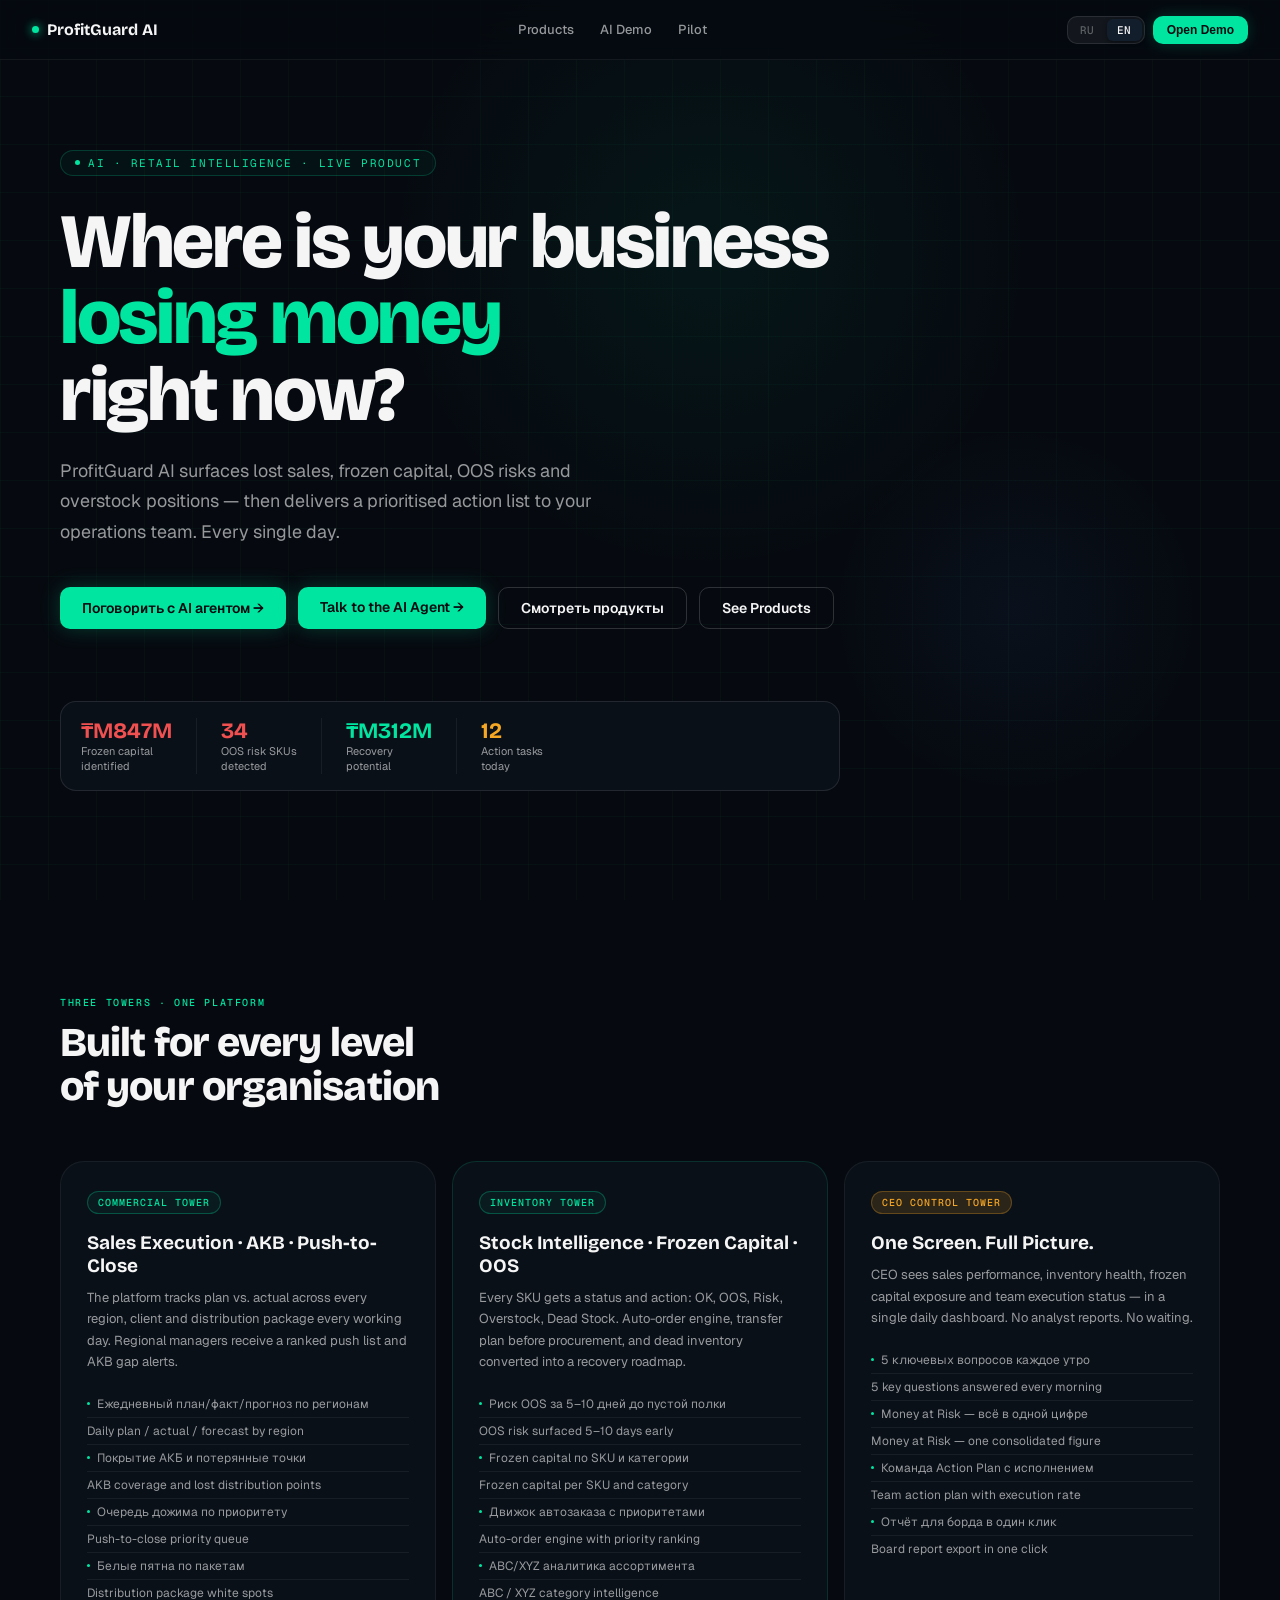
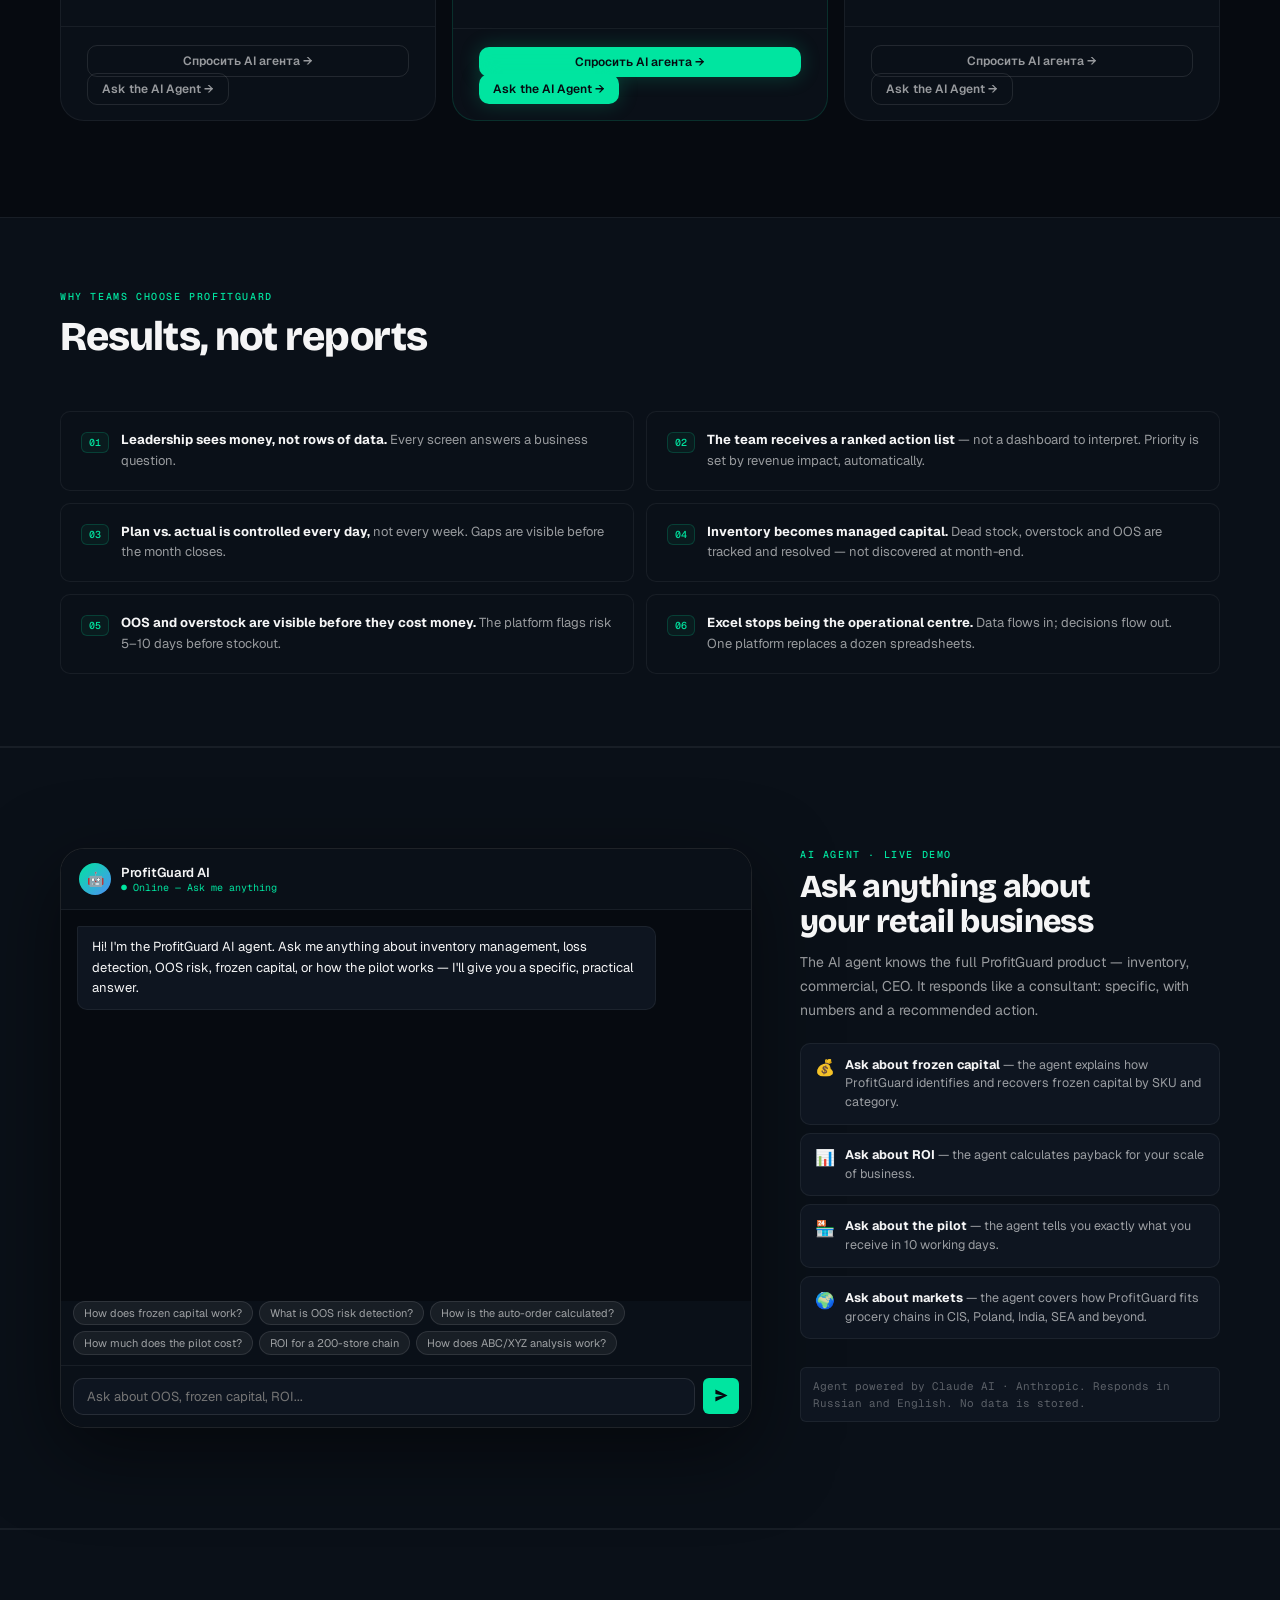
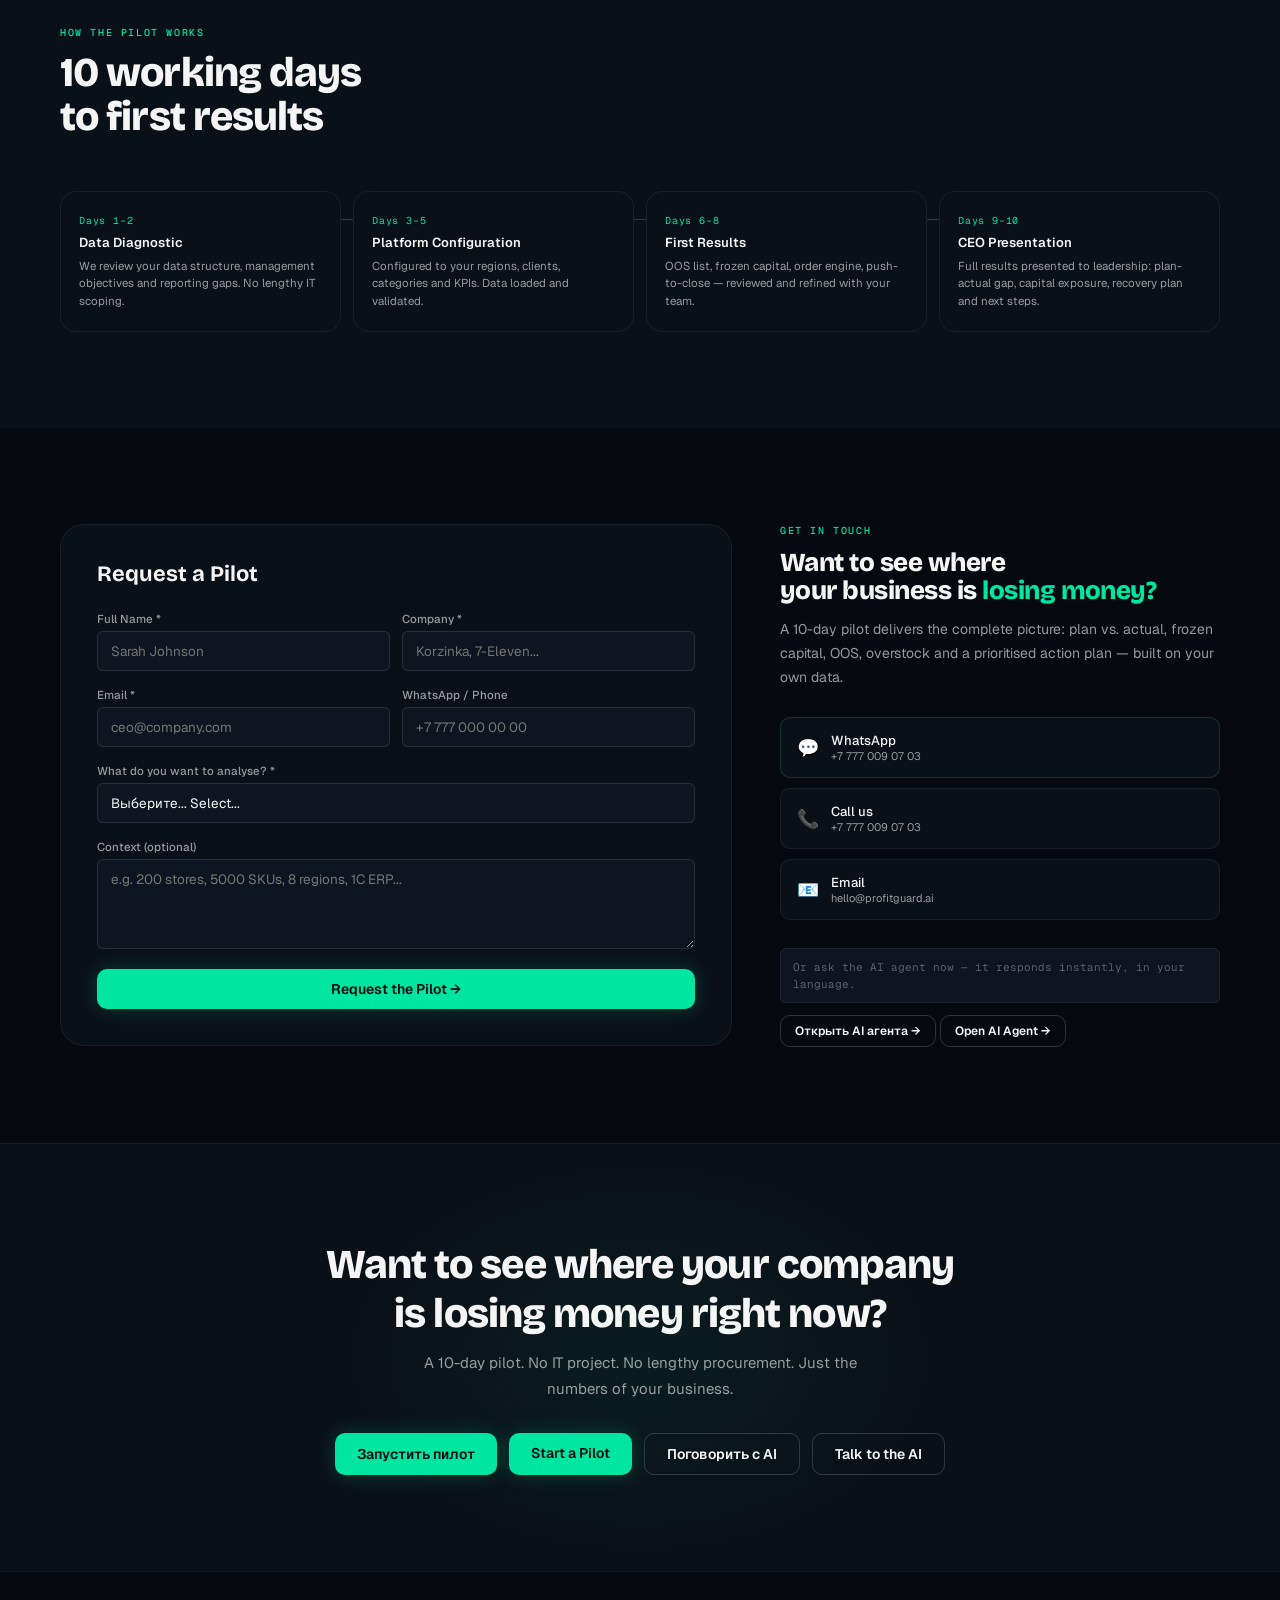
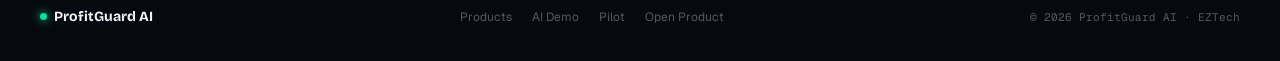
==== commit f686f781: "Add files via upload" ====
--- a/index.html
+++ b/index.html
@@ -1,106 +1,1232 @@
 <!DOCTYPE html>
-<html lang="ru">
+<html lang="en" data-lang="en">
 <head>
 <meta charset="UTF-8">
-<meta name="viewport" content="width=device-width,initial-scale=1">
-<title>ProfitGuard Platform — RetailGuard, DistributionGuard, SalesControl</title>
-<meta name="description" content="Платформа для собственников бизнеса: автозаказ, дистрибуция, trade marketing внутри Distribution и контроль действий sales-команды.">
-<link rel="stylesheet" href="styles.css">
+<meta name="viewport" content="width=device-width, initial-scale=1.0">
+<title>ProfitGuard AI — Retail Loss Intelligence</title>
+<link rel="preconnect" href="https://fonts.googleapis.com">
+<link href="https://fonts.googleapis.com/css2?family=Bricolage+Grotesque:opsz,wght@12..96,300;12..96,400;12..96,500;12..96,700;12..96,800&family=Geist:wght@300;400;500;600&family=Geist+Mono:wght@400;500&display=swap" rel="stylesheet">
+<style>
+/* ═══════════════════════════════════════════════
+   DESIGN SYSTEM
+═══════════════════════════════════════════════ */
+:root{
+  --bg:       #060A10;
+  --bg2:      #0A1018;
+  --bg3:      #0E1520;
+  --bg4:      #131E2C;
+  --b1:       rgba(255,255,255,.06);
+  --b2:       rgba(255,255,255,.10);
+  --b3:       rgba(255,255,255,.16);
+  --g:        #00E5A0;
+  --g2:       rgba(0,229,160,.12);
+  --g3:       rgba(0,229,160,.05);
+  --blue:     #4F8EF7;
+  --blue2:    rgba(79,142,247,.14);
+  --amber:    #F5A623;
+  --amber2:   rgba(245,166,35,.14);
+  --red:      #F05050;
+  --red2:     rgba(240,80,80,.14);
+  --t1:       rgba(255,255,255,.96);
+  --t2:       rgba(255,255,255,.58);
+  --t3:       rgba(255,255,255,.32);
+  --t4:       rgba(255,255,255,.14);
+  --ff:       'Bricolage Grotesque',sans-serif;
+  --fb:       'Geist',sans-serif;
+  --fm:       'Geist Mono',monospace;
+  --r:6px; --r2:10px; --r3:16px; --r4:24px;
+  --nav-h:60px;
+}
+*,*::before,*::after{box-sizing:border-box;margin:0;padding:0}
+html{scroll-behavior:smooth;font-size:16px}
+body{font-family:var(--fb);background:var(--bg);color:var(--t1);-webkit-font-smoothing:antialiased;overflow-x:hidden}
+
+/* ─── i18n ─── */
+[data-ru],[data-en]{display:none}
+html[data-lang="ru"] [data-ru]{display:revert}
+html[data-lang="en"] [data-en]{display:revert}
+html[data-lang="ru"] [data-ru-inline]{display:inline}
+html[data-lang="en"] [data-en-inline]{display:inline}
+
+/* ─── Scrollbar ─── */
+::-webkit-scrollbar{width:4px;height:4px}
+::-webkit-scrollbar-track{background:var(--bg)}
+::-webkit-scrollbar-thumb{background:var(--b3);border-radius:2px}
+
+/* ═══════════════════════════════════════════════
+   NAV
+═══════════════════════════════════════════════ */
+.nav{
+  position:fixed;top:0;left:0;right:0;z-index:200;
+  height:var(--nav-h);
+  display:flex;align-items:center;justify-content:space-between;
+  padding:0 32px;
+  background:rgba(6,10,16,.82);
+  backdrop-filter:blur(24px);
+  border-bottom:1px solid var(--b1);
+}
+.nav-logo{
+  font-family:var(--ff);font-size:16px;font-weight:700;
+  color:var(--t1);text-decoration:none;
+  display:flex;align-items:center;gap:8px;
+}
+.nav-dot{
+  width:7px;height:7px;border-radius:50%;
+  background:var(--g);
+  box-shadow:0 0 10px var(--g);
+  animation:blink 2.5s infinite;
+}
+@keyframes blink{0%,100%{opacity:1}50%{opacity:.4}}
+.nav-links{display:flex;align-items:center;gap:2px}
+.nav-links a{
+  font-size:13px;font-weight:500;color:var(--t2);
+  text-decoration:none;padding:6px 12px;border-radius:var(--r);
+  transition:all .2s;
+}
+.nav-links a:hover,.nav-links a.active{color:var(--t1);background:var(--b1)}
+.nav-right{display:flex;align-items:center;gap:8px}
+
+/* Language toggle */
+.lang-toggle{
+  display:flex;align-items:center;
+  background:var(--b1);border:1px solid var(--b2);
+  border-radius:var(--r2);padding:2px;gap:2px;
+}
+.lang-btn{
+  font-family:var(--fm);font-size:11px;font-weight:500;
+  padding:4px 10px;border-radius:6px;border:none;
+  background:transparent;color:var(--t3);cursor:pointer;
+  transition:all .18s;letter-spacing:.04em;
+}
+.lang-btn.active{background:var(--bg4);color:var(--t1);box-shadow:0 1px 4px rgba(0,0,0,.4)}
+
+/* Demo button */
+.nav-demo-btn{
+  display:flex;align-items:center;gap:6px;
+  font-size:12px;font-weight:600;
+  padding:7px 14px;border-radius:var(--r2);
+  background:var(--g);color:var(--bg);
+  border:none;cursor:pointer;
+  box-shadow:0 0 16px rgba(0,229,160,.2);
+  transition:all .2s;text-decoration:none;
+}
+.nav-demo-btn:hover{background:#00ffb2;box-shadow:0 0 28px rgba(0,229,160,.4)}
+
+/* ═══════════════════════════════════════════════
+   HERO
+═══════════════════════════════════════════════ */
+.hero{
+  min-height:100vh;
+  display:flex;align-items:center;
+  padding:calc(var(--nav-h) + 60px) 40px 80px;
+  position:relative;overflow:hidden;
+}
+.hero-canvas{position:absolute;inset:0;pointer-events:none}
+/* Animated grid */
+.hero-grid{
+  position:absolute;inset:0;
+  background:
+    linear-gradient(rgba(0,229,160,.03) 1px,transparent 1px),
+    linear-gradient(90deg,rgba(0,229,160,.03) 1px,transparent 1px);
+  background-size:48px 48px;
+  animation:gridDrift 30s linear infinite;
+}
+@keyframes gridDrift{from{transform:translate(0,0)}to{transform:translate(48px,48px)}}
+.hero-blob{
+  position:absolute;
+  width:700px;height:700px;
+  background:radial-gradient(circle,rgba(0,229,160,.06) 0%,transparent 65%);
+  top:-100px;left:50%;transform:translateX(-40%);
+  animation:blobFloat 8s ease-in-out infinite alternate;
+}
+@keyframes blobFloat{from{transform:translateX(-40%) scale(1)}to{transform:translateX(-35%) scale(1.08)}}
+.hero-blob2{
+  position:absolute;width:400px;height:400px;
+  background:radial-gradient(circle,rgba(79,142,247,.05) 0%,transparent 65%);
+  bottom:10%;right:5%;
+}
+
+.hero-inner{max-width:1160px;margin:0 auto;width:100%;position:relative;z-index:1}
+.hero-eyebrow{
+  display:inline-flex;align-items:center;gap:8px;
+  font-family:var(--fm);font-size:11px;letter-spacing:.14em;text-transform:uppercase;
+  color:var(--g);border:1px solid rgba(0,229,160,.2);
+  border-radius:999px;padding:5px 14px;margin-bottom:28px;
+  background:rgba(0,229,160,.04);
+}
+.hero-eyebrow::before{content:'';width:5px;height:5px;border-radius:50%;background:var(--g);animation:blink 2s infinite}
+.hero h1{
+  font-family:var(--ff);
+  font-size:clamp(40px,6vw,78px);
+  font-weight:800;line-height:1.0;
+  letter-spacing:-.03em;margin-bottom:22px;
+}
+.hero h1 em{color:var(--g);font-style:normal}
+.hero-sub{
+  font-size:clamp(15px,1.4vw,18px);line-height:1.7;
+  color:var(--t2);max-width:560px;margin-bottom:40px;
+}
+.hero-cta{display:flex;gap:12px;flex-wrap:wrap;margin-bottom:72px}
+
+/* Ticker strip */
+.ticker{
+  display:flex;gap:24px;flex-wrap:wrap;
+  padding:16px 20px;
+  background:var(--bg2);border:1px solid var(--b2);
+  border-radius:var(--r3);
+  max-width:780px;
+}
+.ticker-item{display:flex;align-items:center;gap:10px}
+.ticker-val{font-family:var(--ff);font-size:22px;font-weight:700}
+.ticker-label{font-size:11px;color:var(--t2);line-height:1.35}
+
+/* ═══════════════════════════════════════════════
+   BUTTONS
+═══════════════════════════════════════════════ */
+.btn{
+  display:inline-flex;align-items:center;gap:7px;
+  font-family:var(--fb);font-size:14px;font-weight:600;
+  padding:11px 22px;border-radius:var(--r2);
+  text-decoration:none;border:none;cursor:pointer;
+  transition:all .2s;
+}
+.btn-primary{background:var(--g);color:var(--bg);box-shadow:0 0 20px rgba(0,229,160,.22)}
+.btn-primary:hover{background:#00ffb2;transform:translateY(-1px);box-shadow:0 0 32px rgba(0,229,160,.38)}
+.btn-outline{background:transparent;color:var(--t1);border:1px solid var(--b3)}
+.btn-outline:hover{background:var(--b1);transform:translateY(-1px)}
+.btn-ghost{background:transparent;color:var(--t2);border:1px solid var(--b2)}
+.btn-ghost:hover{color:var(--t1);background:var(--b1)}
+.btn-sm{font-size:12px;padding:7px 14px}
+
+/* ═══════════════════════════════════════════════
+   SECTIONS
+═══════════════════════════════════════════════ */
+.sec{padding:96px 40px}
+.sec-inner{max-width:1160px;margin:0 auto}
+.sec-tag{
+  font-family:var(--fm);font-size:10px;font-weight:500;
+  letter-spacing:.16em;text-transform:uppercase;color:var(--g);
+  margin-bottom:12px;
+}
+.sec-title{
+  font-family:var(--ff);
+  font-size:clamp(26px,3.2vw,42px);
+  font-weight:800;line-height:1.08;
+  letter-spacing:-.022em;margin-bottom:12px;
+}
+.sec-sub{font-size:15px;color:var(--t2);line-height:1.7;max-width:500px}
+.sec-header{margin-bottom:52px}
+
+/* ═══════════════════════════════════════════════
+   PRODUCT GRID
+═══════════════════════════════════════════════ */
+.prod-grid{display:grid;grid-template-columns:repeat(3,1fr);gap:16px}
+.prod-card{
+  background:var(--bg2);border:1px solid var(--b1);
+  border-radius:var(--r4);overflow:hidden;
+  display:flex;flex-direction:column;
+  transition:all .25s;position:relative;
+}
+.prod-card::before{
+  content:'';position:absolute;inset:0;
+  background:linear-gradient(135deg,rgba(0,229,160,.04) 0%,transparent 50%);
+  opacity:0;transition:opacity .3s;
+}
+.prod-card:hover{border-color:rgba(0,229,160,.18);transform:translateY(-3px)}
+.prod-card:hover::before{opacity:1}
+.prod-card-top{padding:28px 26px 20px;flex:1}
+.prod-pill{
+  display:inline-block;font-family:var(--fm);font-size:10px;
+  font-weight:500;letter-spacing:.1em;text-transform:uppercase;
+  padding:4px 10px;border-radius:999px;border:1px solid;
+  margin-bottom:18px;
+}
+.pill-g{color:var(--g);border-color:rgba(0,229,160,.28);background:var(--g3)}
+.pill-b{color:var(--blue);border-color:rgba(79,142,247,.28);background:var(--blue2)}
+.pill-a{color:var(--amber);border-color:rgba(245,166,35,.28);background:var(--amber2)}
+.prod-card h3{
+  font-family:var(--ff);font-size:19px;font-weight:700;
+  line-height:1.2;margin-bottom:9px;
+}
+.prod-card p{font-size:13px;color:var(--t2);line-height:1.65;margin-bottom:18px}
+.feat-list{list-style:none}
+.feat-list li{
+  font-size:12px;color:var(--t2);padding:5px 0;
+  border-bottom:1px solid var(--b1);
+  display:flex;align-items:center;gap:7px;
+}
+.feat-list li:last-child{border:none}
+.feat-list li::before{content:'';width:3px;height:3px;border-radius:50%;background:var(--g);flex-shrink:0}
+.prod-card-bot{padding:18px 26px 22px;border-top:1px solid var(--b1)}
+
+/* ═══════════════════════════════════════════════
+   TABS
+═══════════════════════════════════════════════ */
+.tabs-nav{
+  display:flex;gap:2px;flex-wrap:wrap;
+  border-bottom:1px solid var(--b1);
+  margin-bottom:28px;
+}
+.t-btn{
+  font-family:var(--fb);font-size:12px;font-weight:500;
+  color:var(--t3);background:transparent;border:none;
+  padding:9px 16px;cursor:pointer;
+  border-bottom:2px solid transparent;
+  margin-bottom:-1px;transition:all .18s;white-space:nowrap;
+}
+.t-btn:hover{color:var(--t1)}
+.t-btn.on{color:var(--g);border-bottom-color:var(--g)}
+.t-pane{display:none}
+.t-pane.on{display:block}
+
+/* ═══════════════════════════════════════════════
+   TABLE
+═══════════════════════════════════════════════ */
+.tbl-wrap{border:1px solid var(--b1);border-radius:var(--r2);overflow:auto;margin-top:16px}
+.tbl{width:100%;border-collapse:collapse;font-size:12px}
+.tbl thead th{
+  background:var(--bg3);color:var(--t3);
+  font-family:var(--fm);font-size:10px;font-weight:500;
+  letter-spacing:.07em;text-transform:uppercase;
+  padding:9px 12px;text-align:left;
+  border-bottom:1px solid var(--b1);white-space:nowrap;
+}
+.tbl tbody td{
+  padding:10px 12px;color:var(--t2);
+  border-bottom:1px solid var(--b1);
+  font-family:var(--fm);font-size:11.5px;
+}
+.tbl tbody tr:last-child td{border:none}
+.tbl tbody tr:hover td{background:rgba(255,255,255,.015)}
+.td-n{font-family:var(--fb)!important;font-size:12.5px!important;color:var(--t1)!important}
+.pill{display:inline-block;font-size:10px;font-weight:600;padding:2px 7px;border-radius:999px;font-family:var(--fm);letter-spacing:.03em}
+.p-g{background:var(--g2);color:var(--g)}
+.p-r{background:var(--red2);color:var(--red)}
+.p-a{background:var(--amber2);color:var(--amber)}
+.p-b{background:var(--blue2);color:var(--blue)}
+.p-x{background:rgba(255,255,255,.06);color:var(--t3)}
+
+/* ═══════════════════════════════════════════════
+   MINI KPIS
+═══════════════════════════════════════════════ */
+.mkpis{display:grid;grid-template-columns:repeat(auto-fit,minmax(140px,1fr));gap:10px;margin-bottom:24px}
+.mk{background:var(--bg3);border:1px solid var(--b1);border-radius:var(--r2);padding:14px}
+.mk-l{font-size:10px;color:var(--t3);margin-bottom:4px;font-family:var(--fm)}
+.mk-v{font-family:var(--ff);font-size:20px;font-weight:700;line-height:1}
+.mk-s{font-size:10px;color:var(--t3);margin-top:3px;font-family:var(--fm)}
+
+/* ═══════════════════════════════════════════════
+   WHY GRID
+═══════════════════════════════════════════════ */
+.why-grid{display:grid;grid-template-columns:1fr 1fr;gap:12px}
+.why-item{
+  background:var(--bg2);border:1px solid var(--b1);
+  border-radius:var(--r2);padding:18px 20px;
+  display:flex;gap:12px;align-items:flex-start;
+  transition:border-color .2s;
+}
+.why-item:hover{border-color:var(--b2)}
+.why-num{
+  font-family:var(--fm);font-size:10px;font-weight:500;color:var(--g);
+  background:var(--g3);border:1px solid rgba(0,229,160,.18);
+  border-radius:var(--r);padding:3px 7px;flex-shrink:0;margin-top:2px;
+}
+.why-text{font-size:13px;color:var(--t2);line-height:1.6}
+.why-text strong{color:var(--t1)}
+
+/* ═══════════════════════════════════════════════
+   AI DEMO AGENT
+═══════════════════════════════════════════════ */
+#demo-section{
+  padding:100px 40px;
+  background:var(--bg2);
+  border-top:1px solid var(--b1);
+  border-bottom:1px solid var(--b1);
+}
+.demo-inner{max-width:1160px;margin:0 auto;display:grid;grid-template-columns:1fr 420px;gap:48px;align-items:start}
+
+/* Chat window */
+.chat-window{
+  background:var(--bg);
+  border:1px solid var(--b2);
+  border-radius:var(--r4);
+  overflow:hidden;
+  display:flex;flex-direction:column;
+  height:580px;
+  box-shadow:0 24px 80px rgba(0,0,0,.5);
+}
+.chat-header{
+  padding:14px 18px;
+  border-bottom:1px solid var(--b1);
+  display:flex;align-items:center;gap:10px;
+  background:var(--bg2);
+}
+.chat-avatar{
+  width:32px;height:32px;border-radius:50%;
+  background:linear-gradient(135deg,var(--g),var(--blue));
+  display:flex;align-items:center;justify-content:center;
+  font-size:14px;flex-shrink:0;
+}
+.chat-info{flex:1}
+.chat-name{font-size:13px;font-weight:600;color:var(--t1)}
+.chat-status{font-size:10px;color:var(--g);font-family:var(--fm)}
+.chat-messages{
+  flex:1;overflow-y:auto;
+  padding:16px;display:flex;flex-direction:column;gap:10px;
+}
+.msg{max-width:88%;line-height:1.6;font-size:13px;border-radius:var(--r2);padding:10px 14px;word-break:break-word}
+.msg-bot{
+  background:var(--bg3);border:1px solid var(--b1);
+  color:var(--t1);align-self:flex-start;border-radius:2px var(--r2) var(--r2) var(--r2);
+}
+.msg-user{
+  background:var(--g2);border:1px solid rgba(0,229,160,.2);
+  color:var(--t1);align-self:flex-end;border-radius:var(--r2) 2px var(--r2) var(--r2);
+}
+.msg-typing{
+  background:var(--bg3);border:1px solid var(--b1);
+  align-self:flex-start;border-radius:2px var(--r2) var(--r2) var(--r2);
+  padding:10px 16px;
+}
+.typing-dots{display:flex;gap:4px;align-items:center}
+.typing-dots span{
+  width:5px;height:5px;border-radius:50%;background:var(--t3);
+  animation:bounce 1.2s infinite;
+}
+.typing-dots span:nth-child(2){animation-delay:.2s}
+.typing-dots span:nth-child(3){animation-delay:.4s}
+@keyframes bounce{0%,80%,100%{transform:translateY(0)}40%{transform:translateY(-6px)}}
+
+.chat-input-area{
+  padding:12px;border-top:1px solid var(--b1);
+  display:flex;gap:8px;background:var(--bg2);
+}
+.chat-input{
+  flex:1;background:var(--bg3);border:1px solid var(--b2);
+  border-radius:var(--r2);padding:9px 13px;
+  color:var(--t1);font-family:var(--fb);font-size:13px;
+  outline:none;resize:none;
+  transition:border-color .2s;
+}
+.chat-input:focus{border-color:rgba(0,229,160,.35)}
+.chat-send{
+  width:36px;height:36px;border-radius:var(--r);
+  background:var(--g);border:none;cursor:pointer;
+  display:flex;align-items:center;justify-content:center;
+  flex-shrink:0;transition:all .18s;color:var(--bg);
+}
+.chat-send:hover{background:#00ffb2;transform:scale(1.05)}
+.chat-send svg{width:15px;height:15px}
+.chat-send:disabled{opacity:.4;cursor:not-allowed;transform:none}
+
+/* Suggested questions */
+.chat-suggestions{padding:0 12px 10px;display:flex;flex-wrap:wrap;gap:6px;background:var(--bg2)}
+.sug-btn{
+  font-size:11px;color:var(--t2);
+  background:var(--b1);border:1px solid var(--b2);
+  border-radius:999px;padding:4px 10px;cursor:pointer;
+  transition:all .18s;font-family:var(--fb);
+  white-space:nowrap;
+}
+.sug-btn:hover{color:var(--t1);background:var(--b2);border-color:rgba(0,229,160,.2)}
+
+/* Demo right panel */
+.demo-right{}
+.demo-right .sec-tag{margin-bottom:8px}
+.demo-right h2{
+  font-family:var(--ff);font-size:clamp(22px,2.5vw,32px);
+  font-weight:800;letter-spacing:-.02em;
+  line-height:1.1;margin-bottom:12px;
+}
+.demo-right p{font-size:14px;color:var(--t2);line-height:1.7;margin-bottom:20px}
+.demo-features{display:flex;flex-direction:column;gap:8px;margin-bottom:28px}
+.demo-feat{
+  display:flex;gap:10px;align-items:flex-start;
+  padding:12px 14px;background:var(--bg3);
+  border:1px solid var(--b1);border-radius:var(--r2);
+}
+.df-icon{font-size:16px;flex-shrink:0;margin-top:1px}
+.df-text{font-size:12.5px;color:var(--t2);line-height:1.5}
+.df-text strong{color:var(--t1)}
+.demo-note{
+  font-size:11px;color:var(--t3);font-family:var(--fm);
+  padding:10px 12px;background:var(--bg3);border:1px solid var(--b1);
+  border-radius:var(--r);line-height:1.5;
+}
+
+/* ═══════════════════════════════════════════════
+   PILOT STEPS
+═══════════════════════════════════════════════ */
+.steps-row{display:grid;grid-template-columns:repeat(4,1fr);gap:12px;position:relative}
+.steps-row::before{
+  content:'';position:absolute;
+  top:28px;left:calc(12.5% + 16px);right:calc(12.5% + 16px);
+  height:1px;background:linear-gradient(90deg,var(--g),var(--blue),var(--g));
+  opacity:.3;z-index:0;
+}
+.step-card{
+  background:var(--bg2);border:1px solid var(--b1);
+  border-radius:var(--r3);padding:22px 18px;
+  position:relative;z-index:1;
+  transition:border-color .2s;
+}
+.step-card:hover{border-color:var(--b2)}
+.step-day{font-family:var(--fm);font-size:10px;color:var(--g);letter-spacing:.08em;margin-bottom:8px}
+.step-title{font-size:13px;font-weight:600;color:var(--t1);margin-bottom:5px;line-height:1.3}
+.step-desc{font-size:11.5px;color:var(--t2);line-height:1.5}
+
+/* ═══════════════════════════════════════════════
+   CONTACT / PILOT FORM
+═══════════════════════════════════════════════ */
+#contact-section{padding:96px 40px}
+.pilot-layout{display:grid;grid-template-columns:1fr 440px;gap:48px;align-items:start}
+.pilot-form{
+  background:var(--bg2);border:1px solid var(--b1);
+  border-radius:var(--r4);padding:36px;
+}
+.form-title{font-family:var(--ff);font-size:22px;font-weight:700;margin-bottom:24px}
+.fg{display:flex;flex-direction:column;gap:5px;margin-bottom:16px}
+.fl{font-size:11.5px;color:var(--t2);font-weight:500}
+.fi,.fs,.ft{
+  background:var(--bg3);border:1px solid var(--b2);
+  border-radius:var(--r);padding:10px 13px;
+  color:var(--t1);font-family:var(--fb);font-size:13.5px;
+  outline:none;width:100%;transition:border-color .2s;
+}
+.fi:focus,.fs:focus,.ft:focus{border-color:rgba(0,229,160,.35);box-shadow:0 0 0 3px rgba(0,229,160,.07)}
+.ft{resize:vertical;min-height:90px}
+.fs{appearance:none;cursor:pointer}
+.form-row{display:grid;grid-template-columns:1fr 1fr;gap:12px}
+.contact-side{}
+.c-side-title{font-family:var(--ff);font-size:26px;font-weight:800;letter-spacing:-.02em;line-height:1.1;margin-bottom:12px}
+.c-side-sub{font-size:14px;color:var(--t2);line-height:1.7;margin-bottom:28px}
+.c-links{display:flex;flex-direction:column;gap:10px;margin-bottom:28px}
+.c-link{
+  display:flex;align-items:center;gap:12px;
+  padding:14px 16px;background:var(--bg2);
+  border:1px solid var(--b1);border-radius:var(--r2);
+  text-decoration:none;transition:border-color .2s;
+}
+.c-link:hover{border-color:var(--b2)}
+.c-link-icon{font-size:18px;flex-shrink:0}
+.c-link-text{font-size:13px;color:var(--t1);font-weight:500}
+.c-link-sub{font-size:11px;color:var(--t2)}
+
+/* ═══════════════════════════════════════════════
+   CTA
+═══════════════════════════════════════════════ */
+.cta-sec{
+  padding:96px 40px;text-align:center;
+  background:var(--bg2);
+  border-top:1px solid var(--b1);
+  position:relative;overflow:hidden;
+}
+.cta-glow{
+  position:absolute;width:600px;height:400px;
+  background:radial-gradient(ellipse,rgba(0,229,160,.06) 0%,transparent 70%);
+  top:50%;left:50%;transform:translate(-50%,-50%);pointer-events:none;
+}
+.cta-sec h2{
+  font-family:var(--ff);font-size:clamp(26px,3.2vw,42px);
+  font-weight:800;letter-spacing:-.022em;margin-bottom:12px;position:relative;
+}
+.cta-sec p{font-size:15px;color:var(--t2);max-width:460px;margin:0 auto 32px;line-height:1.7;position:relative}
+.cta-btns{display:flex;gap:12px;justify-content:center;flex-wrap:wrap;position:relative}
+
+/* ═══════════════════════════════════════════════
+   FOOTER
+═══════════════════════════════════════════════ */
+.footer{
+  padding:36px 40px;border-top:1px solid var(--b1);
+  display:flex;justify-content:space-between;align-items:center;flex-wrap:wrap;gap:16px;
+}
+.footer-logo{font-family:var(--ff);font-size:14px;font-weight:700;display:flex;align-items:center;gap:7px}
+.footer-links{display:flex;gap:20px;flex-wrap:wrap}
+.footer-links a{font-size:12px;color:var(--t3);text-decoration:none;transition:color .2s}
+.footer-links a:hover{color:var(--t1)}
+.footer-copy{font-size:11px;color:var(--t3);font-family:var(--fm)}
+
+/* ═══════════════════════════════════════════════
+   FADE ANIMATIONS
+═══════════════════════════════════════════════ */
+.fu{opacity:0;transform:translateY(20px);transition:opacity .6s,transform .6s}
+.fu.vis{opacity:1;transform:none}
+[data-delay="1"]{transition-delay:.1s}
+[data-delay="2"]{transition-delay:.2s}
+[data-delay="3"]{transition-delay:.3s}
+
+/* ═══════════════════════════════════════════════
+   RESPONSIVE
+═══════════════════════════════════════════════ */
+@media(max-width:960px){
+  .nav{padding:0 16px}
+  .nav-links{display:none}
+  .hero,.sec,#demo-section,#contact-section,.cta-sec{padding-left:20px;padding-right:20px}
+  .prod-grid{grid-template-columns:1fr}
+  .why-grid{grid-template-columns:1fr}
+  .steps-row{grid-template-columns:1fr 1fr}
+  .steps-row::before{display:none}
+  .demo-inner{grid-template-columns:1fr;gap:32px}
+  .demo-inner .demo-right{order:-1}
+  .chat-window{height:460px}
+  .pilot-layout{grid-template-columns:1fr;gap:32px}
+  .form-row{grid-template-columns:1fr}
+}
+@media(max-width:540px){
+  .hero h1{font-size:36px}
+  .ticker{flex-direction:column;gap:12px}
+  .steps-row{grid-template-columns:1fr}
+  .cta-btns{flex-direction:column;align-items:center}
+}
+
+/* inline block for lang */
+[data-ru-inline]{display:none}
+[data-en-inline]{display:none}
+html[data-lang="ru"] [data-ru-inline]{display:inline}
+html[data-lang="en"] [data-en-inline]{display:inline}
+</style>
 </head>
 <body>
-<nav>
-  <div class="nav-inner">
-    <a href="index.html" class="active" class="nav-logo">Profit<span>Guard</span> Platform</a>
-    <ul class="nav-links">
-      <li><a href="index.html" class="active">Платформа</a></li>
-      <li><a href="retail.html">RetailGuard</a></li>
-      <li><a href="distribution.html">DistributionGuard</a></li>
-      <li><a href="sales.html">SalesControl</a></li>
-      <li><a href="demo.html">Demo</a></li>
-      <li><a href="contact.html" class="nav-cta">Контакт</a></li>
-    </ul>
+
+<!-- ═══════ NAV ═══════ -->
+<nav class="nav">
+  <a href="#" class="nav-logo"><span class="nav-dot"></span>ProfitGuard AI</a>
+  <div class="nav-links">
+    <a href="#products" data-ru>Продукты</a>
+    <a href="#products" data-en>Products</a>
+    <a href="#demo-section" data-ru>AI Демо</a>
+    <a href="#demo-section" data-en>AI Demo</a>
+    <a href="#contact-section" data-ru>Пилот</a>
+    <a href="#contact-section" data-en>Pilot</a>
+  </div>
+  <div class="nav-right">
+    <div class="lang-toggle">
+      <button class="lang-btn" onclick="setLang('ru')" id="btn-ru">RU</button>
+      <button class="lang-btn active" onclick="setLang('en')" id="btn-en">EN</button>
+    </div>
+    <button class="nav-demo-btn" onclick="document.getElementById('demo-section').scrollIntoView({behavior:'smooth'})">
+      <span data-ru>Открыть демо</span>
+      <span data-en>Open Demo</span>
+    </button>
   </div>
 </nav>
 
+<!-- ═══════ HERO ═══════ -->
 <section class="hero">
-  <div class="hero-tag">AI Control Tower · Retail · Distribution · Sales Control</div>
-  <h1>ProfitGuard Platform —<br><em>система управления деньгами</em><br>в товарном бизнесе</h1>
-  <p class="hero-sub">Платформа объединяет retail-управление запасами, дистрибуцию с trade marketing-контуром и контроль действий sales-команды.</p>
-  <div class="hero-btns">
-    <a href="demo.html" class="btn btn-primary">Открыть demo →</a>
-    <a href="contact.html" class="btn btn-ghost">Запустить пилот</a>
+  <div class="hero-canvas">
+    <div class="hero-grid"></div>
+    <div class="hero-blob"></div>
+    <div class="hero-blob2"></div>
   </div>
-  <div class="container">
-    <div class="kpi-grid" style="margin-top:56px">
-      <div class="kpi-card"><div class="kpi-label">RetailGuard</div><div class="kpi-val" style="color:#10B981">AutoOrder</div><div class="kpi-sub">ABC, OOS, остатки</div><div class="kpi-bar" style="background:#10B981;width:88%"></div></div>
-      <div class="kpi-card"><div class="kpi-label">DistributionGuard</div><div class="kpi-val" style="color:#185FA5">Orders</div><div class="kpi-sub">заказы и перемещения</div><div class="kpi-bar" style="background:#185FA5;width:78%"></div></div>
-      <div class="kpi-card"><div class="kpi-label">Trade Marketing</div><div class="kpi-val" style="color:#F59E0B">inside Distribution</div><div class="kpi-sub">промо и оборачиваемость</div><div class="kpi-bar" style="background:#F59E0B;width:82%"></div></div>
-      <div class="kpi-card"><div class="kpi-label">SalesControl</div><div class="kpi-val" style="color:#93C5FD">Action-list</div><div class="kpi-sub">задачи команде</div><div class="kpi-bar" style="background:#93C5FD;width:100%"></div></div>
+  <div class="hero-inner">
+    <div class="hero-eyebrow">
+      <span data-ru>AI · Retail Intelligence · Живой продукт</span>
+      <span data-en>AI · Retail Intelligence · Live Product</span>
+    </div>
+    <h1 data-ru>Где ваш бизнес<br><em>теряет деньги</em><br>прямо сейчас?</h1>
+    <h1 data-en>Where is your business<br><em>losing money</em><br>right now?</h1>
+    <p class="hero-sub" data-ru>ProfitGuard AI выявляет потери продаж, замороженный капитал, риски OOS и избыточные запасы — и каждый день передаёт команде приоритетный список действий.</p>
+    <p class="hero-sub" data-en>ProfitGuard AI surfaces lost sales, frozen capital, OOS risks and overstock positions — then delivers a prioritised action list to your operations team. Every single day.</p>
+    <div class="hero-cta">
+      <a href="#demo-section" class="btn btn-primary" data-ru>Поговорить с AI агентом →</a>
+      <a href="#demo-section" class="btn btn-primary" data-en>Talk to the AI Agent →</a>
+      <a href="#products" class="btn btn-outline" data-ru>Смотреть продукты</a>
+      <a href="#products" class="btn btn-outline" data-en>See Products</a>
+    </div>
+    <div class="ticker fu">
+      <div class="ticker-item">
+        <div>
+          <div class="ticker-val" style="color:var(--red)" data-counter="847">₸0M</div>
+          <div class="ticker-label" data-ru>Замороженный капитал<br>под контролем</div>
+          <div class="ticker-label" data-en>Frozen capital<br>identified</div>
+        </div>
+      </div>
+      <div style="width:1px;background:var(--b1);align-self:stretch"></div>
+      <div class="ticker-item">
+        <div>
+          <div class="ticker-val" style="color:var(--red)" data-counter="34">0</div>
+          <div class="ticker-label" data-ru>SKU с риском OOS<br>обнаружено</div>
+          <div class="ticker-label" data-en>OOS risk SKUs<br>detected</div>
+        </div>
+      </div>
+      <div style="width:1px;background:var(--b1);align-self:stretch"></div>
+      <div class="ticker-item">
+        <div>
+          <div class="ticker-val" style="color:var(--g)" data-counter="312">₸0M</div>
+          <div class="ticker-label" data-ru>Потенциал<br>высвобождения</div>
+          <div class="ticker-label" data-en>Recovery<br>potential</div>
+        </div>
+      </div>
+      <div style="width:1px;background:var(--b1);align-self:stretch"></div>
+      <div class="ticker-item">
+        <div>
+          <div class="ticker-val" style="color:var(--amber)" data-counter="12">0</div>
+          <div class="ticker-label" data-ru>Задач команде<br>сегодня</div>
+          <div class="ticker-label" data-en>Action tasks<br>today</div>
+        </div>
+      </div>
     </div>
   </div>
 </section>
 
-<section class="section">
-  <div class="container">
-    <div class="label">Продуктовая архитектура</div>
-    <h2 class="title">Три продукта.<br>Trade Marketing внутри Distribution.</h2>
-    <p class="subtitle">Маркетинг не выводится отдельным продуктом: он работает внутри дистрибуции, потому что промо, оборачиваемость, АКБ и sell-out завязаны на регион → клиент → пакет.</p>
-
-    <div class="prod-grid-three">
+<!-- ═══════ PRODUCTS ═══════ -->
+<section class="sec" id="products">
+  <div class="sec-inner">
+    <div class="sec-header fu">
+      <div class="sec-tag" data-ru>Три башни · Одна платформа</div>
+      <div class="sec-tag" data-en>Three towers · One platform</div>
+      <h2 class="sec-title" data-ru>Для каждого уровня<br>вашей организации</h2>
+      <h2 class="sec-title" data-en>Built for every level<br>of your organisation</h2>
+    </div>
+    <div class="prod-grid fu">
+
       <div class="prod-card">
-        <div class="prod-icon prod-icon-green">🛒</div>
-        <div class="prod-num" style="color:var(--green)">Product 01</div>
-        <div class="prod-name">RetailGuard</div>
-        <div class="prod-desc">Автозаказ, ABC/XYZ, управление остатками, OOS, overstock, dead stock и приоритеты закупа по SKU.</div>
-        <ul class="prod-features">
-          <li>AutoOrder Engine P1/P2/P3</li>
-          <li>ABC/XYZ-анализ ассортимента</li>
-          <li>OOS и риск пустой полки</li>
-          <li>Overstock / Dead Stock / Frozen</li>
-          <li>Управление остатками по магазинам и SKU</li>
-        </ul>
-        <a href="retail.html" class="btn btn-green btn-sm" style="width:100%">Открыть RetailGuard →</a>
-      </div>
-
-      <div class="prod-card" style="border-color:var(--blue);border-width:1.5px">
-        <div class="prod-icon prod-icon-blue">🚚</div>
-        <div class="prod-num" style="color:var(--blue)">Product 02 · Core</div>
-        <div class="prod-name">DistributionGuard</div>
-        <div class="prod-desc">Заказы, перемещения между регионами и trade marketing-контур: оборачиваемость, промо, АКБ, план/факт и sell-out.</div>
-        <ul class="prod-features">
-          <li>Заказы поставщикам / филиалам</li>
-          <li>Перемещения между регионами</li>
-          <li>Trade Marketing внутри дистрибуции</li>
-          <li>Оборачиваемость, промо, sell-out</li>
-          <li>АКБ, клиенты, дистр-пакеты, GAP</li>
-        </ul>
-        <a href="distribution.html" class="btn btn-primary btn-sm" style="width:100%">Открыть DistributionGuard →</a>
+        <div class="prod-card-top">
+          <div class="prod-pill pill-g">Commercial Tower</div>
+          <h3 data-ru>Продажи · АКБ · Дожим</h3>
+          <h3 data-en>Sales Execution · AKB · Push-to-Close</h3>
+          <p data-ru>Платформа отслеживает план/факт по регионам, клиентам и дистрибуционным пакетам каждый день. РМ получают список — кого дожать и где просел АКБ.</p>
+          <p data-en>The platform tracks plan vs. actual across every region, client and distribution package every working day. Regional managers receive a ranked push list and AKB gap alerts.</p>
+          <ul class="feat-list">
+            <li data-ru>Ежедневный план/факт/прогноз по регионам</li>
+            <li data-en>Daily plan / actual / forecast by region</li>
+            <li data-ru>Покрытие АКБ и потерянные точки</li>
+            <li data-en>AKB coverage and lost distribution points</li>
+            <li data-ru>Очередь дожима по приоритету</li>
+            <li data-en>Push-to-close priority queue</li>
+            <li data-ru>Белые пятна по пакетам</li>
+            <li data-en>Distribution package white spots</li>
+          </ul>
+        </div>
+        <div class="prod-card-bot">
+          <a href="#demo-section" class="btn btn-ghost btn-sm" style="width:100%;justify-content:center" data-ru>Спросить AI агента →</a>
+          <a href="#demo-section" class="btn btn-ghost btn-sm" style="width:100%;justify-content:center" data-en>Ask the AI Agent →</a>
+        </div>
+      </div>
+
+      <div class="prod-card" style="border-color:rgba(0,229,160,.15)">
+        <div class="prod-card-top">
+          <div class="prod-pill pill-g">Inventory Tower</div>
+          <h3 data-ru>Запасы · Frozen Capital · OOS</h3>
+          <h3 data-en>Stock Intelligence · Frozen Capital · OOS</h3>
+          <p data-ru>Система присваивает каждому SKU статус и действие: OK, OOS, Риск OOS, Overstock, Dead Stock. Рассчитывает точный заказ, рекомендует перемещения и превращает мёртвый товар в план высвобождения денег.</p>
+          <p data-en>Every SKU gets a status and action: OK, OOS, Risk, Overstock, Dead Stock. Auto-order engine, transfer plan before procurement, and dead inventory converted into a recovery roadmap.</p>
+          <ul class="feat-list">
+            <li data-ru>Риск OOS за 5–10 дней до пустой полки</li>
+            <li data-en>OOS risk surfaced 5–10 days early</li>
+            <li data-ru>Frozen capital по SKU и категории</li>
+            <li data-en>Frozen capital per SKU and category</li>
+            <li data-ru>Движок автозаказа с приоритетами</li>
+            <li data-en>Auto-order engine with priority ranking</li>
+            <li data-ru>ABC/XYZ аналитика ассортимента</li>
+            <li data-en>ABC / XYZ category intelligence</li>
+          </ul>
+        </div>
+        <div class="prod-card-bot">
+          <a href="#demo-section" class="btn btn-primary btn-sm" style="width:100%;justify-content:center" data-ru>Спросить AI агента →</a>
+          <a href="#demo-section" class="btn btn-primary btn-sm" style="width:100%;justify-content:center" data-en>Ask the AI Agent →</a>
+        </div>
       </div>
 
       <div class="prod-card">
-        <div class="prod-icon prod-icon-purple">🎯</div>
-        <div class="prod-num" style="color:var(--purple)">Product 03</div>
-        <div class="prod-name">SalesControl</div>
-        <div class="prod-desc">Задачи команде продаж, план дожима, контроль исполнения, RACI и ежедневный action-list.</div>
-        <ul class="prod-features">
-          <li>Кого дожать сегодня</li>
-          <li>Какие клиенты не заказали</li>
-          <li>Какие точки реактивировать</li>
-          <li>Задачи по региону и менеджеру</li>
-          <li>Контроль выполнения</li>
-        </ul>
-        <a href="sales.html" class="btn btn-outline btn-sm" style="width:100%">Открыть SalesControl →</a>
-      </div>
+        <div class="prod-card-top">
+          <div class="prod-pill pill-a">CEO Control Tower</div>
+          <h3 data-ru>Один экран. Полная картина.</h3>
+          <h3 data-en>One Screen. Full Picture.</h3>
+          <p data-ru>CEO видит продажи, запасы, замороженный капитал, риски и статус выполнения задач командой — в одном дашборде, ежедневно.</p>
+          <p data-en>CEO sees sales performance, inventory health, frozen capital exposure and team execution status — in a single daily dashboard. No analyst reports. No waiting.</p>
+          <ul class="feat-list">
+            <li data-ru>5 ключевых вопросов каждое утро</li>
+            <li data-en>5 key questions answered every morning</li>
+            <li data-ru>Money at Risk — всё в одной цифре</li>
+            <li data-en>Money at Risk — one consolidated figure</li>
+            <li data-ru>Команда Action Plan с исполнением</li>
+            <li data-en>Team action plan with execution rate</li>
+            <li data-ru>Отчёт для борда в один клик</li>
+            <li data-en>Board report export in one click</li>
+          </ul>
+        </div>
+        <div class="prod-card-bot">
+          <a href="#demo-section" class="btn btn-ghost btn-sm" style="width:100%;justify-content:center" data-ru>Спросить AI агента →</a>
+          <a href="#demo-section" class="btn btn-ghost btn-sm" style="width:100%;justify-content:center" data-en>Ask the AI Agent →</a>
+        </div>
+      </div>
+
     </div>
   </div>
 </section>
 
+<!-- ═══════ WHY ═══════ -->
+<section class="sec" style="background:var(--bg2);border-top:1px solid var(--b1);border-bottom:1px solid var(--b1);padding-top:72px;padding-bottom:72px">
+  <div class="sec-inner">
+    <div class="sec-header fu">
+      <div class="sec-tag" data-ru>Почему это покупают</div>
+      <div class="sec-tag" data-en>Why teams choose ProfitGuard</div>
+      <h2 class="sec-title" data-ru>Результаты, а не отчёты</h2>
+      <h2 class="sec-title" data-en>Results, not reports</h2>
+    </div>
+    <div class="why-grid fu">
+      <div class="why-item"><span class="why-num">01</span><div class="why-text"><span data-ru><strong>Руководитель видит деньги, а не строки данных.</strong> Каждый экран отвечает на бизнес-вопрос.</span><span data-en><strong>Leadership sees money, not rows of data.</strong> Every screen answers a business question.</span></div></div>
+      <div class="why-item"><span class="why-num">02</span><div class="why-text"><span data-ru><strong>Команда получает ранжированный список действий</strong> — не дашборд для интерпретации. Приоритет расставляет выручка.</span><span data-en><strong>The team receives a ranked action list</strong> — not a dashboard to interpret. Priority is set by revenue impact, automatically.</span></div></div>
+      <div class="why-item"><span class="why-num">03</span><div class="why-text"><span data-ru><strong>План/факт контролируется каждый день,</strong> а не раз в неделю. Разрывы видны до закрытия месяца.</span><span data-en><strong>Plan vs. actual is controlled every day,</strong> not every week. Gaps are visible before the month closes.</span></div></div>
+      <div class="why-item"><span class="why-num">04</span><div class="why-text"><span data-ru><strong>Запасы становятся управляемым капиталом.</strong> Dead stock, overstock и OOS отслеживаются и устраняются, а не обнаруживаются в конце месяца.</span><span data-en><strong>Inventory becomes managed capital.</strong> Dead stock, overstock and OOS are tracked and resolved — not discovered at month-end.</span></div></div>
+      <div class="why-item"><span class="why-num">05</span><div class="why-text"><span data-ru><strong>OOS и overstock видны до того, как они стали потерями.</strong> Система предупреждает за 5–10 дней до стокаута.</span><span data-en><strong>OOS and overstock are visible before they cost money.</strong> The platform flags risk 5–10 days before stockout.</span></div></div>
+      <div class="why-item"><span class="why-num">06</span><div class="why-text"><span data-ru><strong>Excel перестаёт быть центром хаоса.</strong> Данные поступают — решения выходят. Одна платформа заменяет десятки таблиц.</span><span data-en><strong>Excel stops being the operational centre.</strong> Data flows in; decisions flow out. One platform replaces a dozen spreadsheets.</span></div></div>
+    </div>
+  </div>
+</section>
+
+<!-- ═══════ AI DEMO AGENT ═══════ -->
+<section id="demo-section">
+  <div class="demo-inner">
+
+    <!-- CHAT -->
+    <div class="fu">
+      <div class="chat-window">
+        <div class="chat-header">
+          <div class="chat-avatar">🤖</div>
+          <div class="chat-info">
+            <div class="chat-name">ProfitGuard AI</div>
+            <div class="chat-status" id="agent-status">● Online — Ask me anything</div>
+          </div>
+        </div>
+        <div class="chat-messages" id="chat-messages">
+          <div class="msg msg-bot" id="welcome-msg">
+            <!-- filled by JS -->
+          </div>
+        </div>
+        <div class="chat-suggestions" id="suggestions-wrap">
+          <!-- filled by JS -->
+        </div>
+        <div class="chat-input-area">
+          <textarea class="chat-input" id="chat-input" rows="1"
+            placeholder="Ask about OOS, frozen capital, ROI..."
+            onkeydown="handleKey(event)"></textarea>
+          <button class="chat-send" id="send-btn" onclick="sendMessage()">
+            <svg viewBox="0 0 16 16" fill="currentColor"><path d="M1.5 1.5l13 6.5-13 6.5v-5l8-1.5-8-1.5v-5z"/></svg>
+          </button>
+        </div>
+      </div>
+    </div>
+
+    <!-- RIGHT -->
+    <div class="demo-right fu" data-delay="1">
+      <div class="sec-tag" data-ru>AI Агент · Демо</div>
+      <div class="sec-tag" data-en>AI Agent · Live Demo</div>
+      <h2 data-ru>Задайте любой вопрос<br>о вашем бизнесе</h2>
+      <h2 data-en>Ask anything about<br>your retail business</h2>
+      <p data-ru>AI-агент знает весь продукт ProfitGuard — inventory, commercial, CEO. Он отвечает как консультант: конкретно, с цифрами и рекомендацией действия.</p>
+      <p data-en>The AI agent knows the full ProfitGuard product — inventory, commercial, CEO. It responds like a consultant: specific, with numbers and a recommended action.</p>
+      <div class="demo-features">
+        <div class="demo-feat">
+          <div class="df-icon">💰</div>
+          <div class="df-text" data-ru><strong>Спросите о frozen capital</strong> — агент объяснит как ProfitGuard находит замороженный капитал по SKU и категории.</div>
+          <div class="df-text" data-en><strong>Ask about frozen capital</strong> — the agent explains how ProfitGuard identifies and recovers frozen capital by SKU and category.</div>
+        </div>
+        <div class="demo-feat">
+          <div class="df-icon">📊</div>
+          <div class="df-text" data-ru><strong>Спросите про ROI</strong> — агент рассчитает окупаемость для вашего масштаба бизнеса.</div>
+          <div class="df-text" data-en><strong>Ask about ROI</strong> — the agent calculates payback for your scale of business.</div>
+        </div>
+        <div class="demo-feat">
+          <div class="df-icon">🏪</div>
+          <div class="df-text" data-ru><strong>Спросите про пилот</strong> — агент расскажет что именно вы получите через 10 рабочих дней.</div>
+          <div class="df-text" data-en><strong>Ask about the pilot</strong> — the agent tells you exactly what you receive in 10 working days.</div>
+        </div>
+        <div class="demo-feat">
+          <div class="df-icon">🌍</div>
+          <div class="df-text" data-ru><strong>Спросите про рынки</strong> — агент расскажет как ProfitGuard работает для сетей в СНГ, Польше, Индии и других.</div>
+          <div class="df-text" data-en><strong>Ask about markets</strong> — the agent covers how ProfitGuard fits grocery chains in CIS, Poland, India, SEA and beyond.</div>
+        </div>
+      </div>
+      <div class="demo-note" data-ru>Агент работает на Claude AI · Anthropic. Отвечает на русском и английском. Данные не сохраняются.</div>
+      <div class="demo-note" data-en>Agent powered by Claude AI · Anthropic. Responds in Russian and English. No data is stored.</div>
+    </div>
+
+  </div>
+</section>
+
+<!-- ═══════ PILOT ═══════ -->
+<section class="sec" id="how-it-works" style="background:var(--bg2);border-top:1px solid var(--b1)">
+  <div class="sec-inner">
+    <div class="sec-header fu">
+      <div class="sec-tag" data-ru>Как работает пилот</div>
+      <div class="sec-tag" data-en>How the pilot works</div>
+      <h2 class="sec-title" data-ru>10 рабочих дней<br>до первого результата</h2>
+      <h2 class="sec-title" data-en>10 working days<br>to first results</h2>
+    </div>
+    <div class="steps-row fu">
+      <div class="step-card">
+        <div class="step-day" data-ru>Дни 1–2</div>
+        <div class="step-day" data-en>Days 1–2</div>
+        <div class="step-title" data-ru>Диагностика данных</div>
+        <div class="step-title" data-en>Data Diagnostic</div>
+        <div class="step-desc" data-ru>Разбираем структуру данных, задачи управления и пробелы в отчётности. Без долгих IT-согласований.</div>
+        <div class="step-desc" data-en>We review your data structure, management objectives and reporting gaps. No lengthy IT scoping.</div>
+      </div>
+      <div class="step-card">
+        <div class="step-day" data-ru>Дни 3–5</div>
+        <div class="step-day" data-en>Days 3–5</div>
+        <div class="step-title" data-ru>Настройка платформы</div>
+        <div class="step-title" data-en>Platform Configuration</div>
+        <div class="step-desc" data-ru>Настройка под вашу структуру: регионы, клиенты, категории, KPI. Данные загружены и проверены.</div>
+        <div class="step-desc" data-en>Configured to your regions, clients, categories and KPIs. Data loaded and validated.</div>
+      </div>
+      <div class="step-card">
+        <div class="step-day" data-ru>Дни 6–8</div>
+        <div class="step-day" data-en>Days 6–8</div>
+        <div class="step-title" data-ru>Первые результаты</div>
+        <div class="step-title" data-en>First Results</div>
+        <div class="step-desc" data-ru>OOS, frozen capital, автозаказ, дожим — первые выводы проверяются вместе с командой.</div>
+        <div class="step-desc" data-en>OOS list, frozen capital, order engine, push-to-close — reviewed and refined with your team.</div>
+      </div>
+      <div class="step-card">
+        <div class="step-day" data-ru>Дни 9–10</div>
+        <div class="step-day" data-en>Days 9–10</div>
+        <div class="step-title" data-ru>Презентация CEO</div>
+        <div class="step-title" data-en>CEO Presentation</div>
+        <div class="step-desc" data-ru>Полные результаты: план-факт, риски капитала, план высвобождения и рекомендованные следующие шаги.</div>
+        <div class="step-desc" data-en>Full results presented to leadership: plan-actual gap, capital exposure, recovery plan and next steps.</div>
+      </div>
+    </div>
+  </div>
+</section>
+
+<!-- ═══════ CONTACT ═══════ -->
+<section id="contact-section">
+  <div class="sec-inner">
+    <div class="pilot-layout fu">
+
+      <div class="pilot-form">
+        <div class="form-title" data-ru>Запустить пилот</div>
+        <div class="form-title" data-en>Request a Pilot</div>
+        <form id="pilot-form" onsubmit="submitForm(event)">
+          <div class="form-row">
+            <div class="fg">
+              <label class="fl" data-ru>Имя и фамилия *</label>
+              <label class="fl" data-en>Full Name *</label>
+              <input class="fi" type="text" required placeholder="Sarah Johnson">
+            </div>
+            <div class="fg">
+              <label class="fl" data-ru>Компания *</label>
+              <label class="fl" data-en>Company *</label>
+              <input class="fi" type="text" required placeholder="Korzinka, 7-Eleven...">
+            </div>
+          </div>
+          <div class="form-row">
+            <div class="fg">
+              <label class="fl">Email *</label>
+              <input class="fi" type="email" required placeholder="ceo@company.com">
+            </div>
+            <div class="fg">
+              <label class="fl">WhatsApp / Phone</label>
+              <input class="fi" type="tel" placeholder="+7 777 000 00 00">
+            </div>
+          </div>
+          <div class="fg">
+            <label class="fl" data-ru>Что хотите проверить? *</label>
+            <label class="fl" data-en>What do you want to analyse? *</label>
+            <select class="fs" required>
+              <option value="">
+                <span data-ru>Выберите...</span>
+                <span data-en>Select...</span>
+              </option>
+              <option data-ru>Запасы и frozen capital</option>
+              <option data-en>Inventory &amp; frozen capital</option>
+              <option data-ru>Продажи и план/факт</option>
+              <option data-en>Sales plan execution</option>
+              <option data-ru>OOS и overstock</option>
+              <option data-en>OOS &amp; overstock</option>
+              <option data-ru>Всё сразу</option>
+              <option data-en>Full business view</option>
+            </select>
+          </div>
+          <div class="fg">
+            <label class="fl" data-ru>Контекст (необязательно)</label>
+            <label class="fl" data-en>Context (optional)</label>
+            <textarea class="ft" placeholder="e.g. 200 stores, 5000 SKUs, 8 regions, 1C ERP..."></textarea>
+          </div>
+          <button type="submit" class="btn btn-primary" style="width:100%;justify-content:center;margin-top:4px">
+            <span data-ru>Запросить пилот →</span>
+            <span data-en>Request the Pilot →</span>
+          </button>
+        </form>
+      </div>
+
+      <div class="contact-side">
+        <div class="sec-tag" data-ru>Контакт</div>
+        <div class="sec-tag" data-en>Get in touch</div>
+        <h2 class="c-side-title" data-ru>Хотите увидеть,<br>где теряются <em style="color:var(--g);font-style:normal">ваши деньги?</em></h2>
+        <h2 class="c-side-title" data-en>Want to see where<br>your business is <em style="color:var(--g);font-style:normal">losing money?</em></h2>
+        <p class="c-side-sub" data-ru>Пилот за 10 рабочих дней показывает полную картину: план/факт, замороженный капитал, OOS, overstock и приоритетный план действий для команды.</p>
+        <p class="c-side-sub" data-en>A 10-day pilot delivers the complete picture: plan vs. actual, frozen capital, OOS, overstock and a prioritised action plan — built on your own data.</p>
+        <div class="c-links">
+          <a href="https://wa.me/77770090703" class="c-link" style="border-color:rgba(37,211,102,.2)">
+            <div class="c-link-icon">💬</div>
+            <div>
+              <div class="c-link-text">WhatsApp</div>
+              <div class="c-link-sub">+7 777 009 07 03</div>
+            </div>
+          </a>
+          <a href="tel:+77770090703" class="c-link">
+            <div class="c-link-icon">📞</div>
+            <div>
+              <div class="c-link-text" data-ru>Позвонить</div>
+              <div class="c-link-text" data-en>Call us</div>
+              <div class="c-link-sub">+7 777 009 07 03</div>
+            </div>
+          </a>
+          <a href="mailto:hello@profitguard.ai" class="c-link">
+            <div class="c-link-icon">📧</div>
+            <div>
+              <div class="c-link-text">Email</div>
+              <div class="c-link-sub">hello@profitguard.ai</div>
+            </div>
+          </a>
+        </div>
+        <div class="demo-note" data-ru>Или задайте вопрос AI-агенту прямо сейчас — он ответит мгновенно.</div>
+        <div class="demo-note" data-en>Or ask the AI agent now — it responds instantly, in your language.</div>
+        <a href="#demo-section" class="btn btn-outline btn-sm" style="margin-top:12px" data-ru>Открыть AI агента →</a>
+        <a href="#demo-section" class="btn btn-outline btn-sm" style="margin-top:12px" data-en>Open AI Agent →</a>
+      </div>
+
+    </div>
+  </div>
+</section>
+
+<!-- ═══════ CTA ═══════ -->
+<section class="cta-sec">
+  <div class="cta-glow"></div>
+  <h2 class="fu" data-ru>Хотите увидеть, где ваша компания<br>теряет деньги прямо сейчас?</h2>
+  <h2 class="fu" data-en>Want to see where your company<br>is losing money right now?</h2>
+  <p class="fu" data-ru>10-дневный пилот. Нет IT-проекта. Нет долгих согласований. Только цифры вашего бизнеса.</p>
+  <p class="fu" data-en>A 10-day pilot. No IT project. No lengthy procurement. Just the numbers of your business.</p>
+  <div class="cta-btns fu">
+    <a href="#contact-section" class="btn btn-primary" data-ru>Запустить пилот</a>
+    <a href="#contact-section" class="btn btn-primary" data-en>Start a Pilot</a>
+    <a href="#demo-section" class="btn btn-outline" data-ru>Поговорить с AI</a>
+    <a href="#demo-section" class="btn btn-outline" data-en>Talk to the AI</a>
+  </div>
+</section>
+
+<!-- ═══════ FOOTER ═══════ -->
 <footer class="footer">
-  <div class="footer-inner">
-    <div>ProfitGuard Platform · RetailGuard · DistributionGuard · SalesControl</div>
-    <div>Екатерина Денисова · <a href="tel:+77770090703">+7 777 009 07 03</a> · <a href="https://wa.me/77770090703" target="_blank">WhatsApp</a></div>
+  <div class="footer-logo"><span class="nav-dot"></span>ProfitGuard AI</div>
+  <div class="footer-links">
+    <a href="#products" data-ru>Продукты</a>
+    <a href="#products" data-en>Products</a>
+    <a href="#demo-section" data-ru>AI Демо</a>
+    <a href="#demo-section" data-en>AI Demo</a>
+    <a href="#contact-section" data-ru>Пилот</a>
+    <a href="#contact-section" data-en>Pilot</a>
+    <a href="https://pg2.eztech.dev" target="_blank" data-ru>Открыть продукт</a>
+    <a href="https://pg2.eztech.dev" target="_blank" data-en>Open Product</a>
   </div>
+  <div class="footer-copy">© 2026 ProfitGuard AI · EZTech</div>
 </footer>
-<script src="script.js"></script>
+
+<script>
+/* ═══════════════════════════════════════════════
+   LANGUAGE
+═══════════════════════════════════════════════ */
+function setLang(l){
+  document.documentElement.setAttribute('data-lang',l);
+  document.getElementById('btn-ru').classList.toggle('active',l==='ru');
+  document.getElementById('btn-en').classList.toggle('active',l==='en');
+  localStorage.setItem('pg-lang',l);
+  updateWelcome();
+  updateSuggestions();
+  updatePlaceholder();
+  document.getElementById('agent-status').textContent =
+    l==='ru' ? '● Онлайн — Задайте вопрос' : '● Online — Ask me anything';
+}
+
+/* ═══════════════════════════════════════════════
+   SCROLL ANIMATIONS
+═══════════════════════════════════════════════ */
+const obs=new IntersectionObserver(entries=>{
+  entries.forEach(e=>{if(e.isIntersecting){e.target.classList.add('vis');obs.unobserve(e.target)}});
+},{threshold:.1});
+document.querySelectorAll('.fu').forEach(el=>obs.observe(el));
+
+/* Number counter */
+const numObs=new IntersectionObserver(entries=>{
+  entries.forEach(e=>{
+    if(!e.isIntersecting) return;
+    const el=e.target;
+    const raw=el.dataset.counter;
+    const num=parseInt(raw);
+    const pre=el.textContent.replace(/\d+/,'').split(num)[0]||'';
+    const suf=el.textContent.includes('M')?'M':'';
+    let start=null;
+    function step(ts){
+      if(!start)start=ts;
+      const p=Math.min((ts-start)/1200,1);
+      const ease=1-Math.pow(1-p,3);
+      el.textContent=(pre||'')+Math.round(num*ease)+(suf?'M':'');
+      if(p<1)requestAnimationFrame(step);
+    }
+    requestAnimationFrame(step);
+    numObs.unobserve(el);
+  });
+},{threshold:.5});
+document.querySelectorAll('[data-counter]').forEach(el=>{
+  const raw=el.dataset.counter;
+  el.textContent=(el.textContent.includes('₸')?'₸':'')+raw+(el.textContent.includes('M')?'M':'');
+  numObs.observe(el);
+});
+
+/* ═══════════════════════════════════════════════
+   AI AGENT
+═══════════════════════════════════════════════ */
+const SYSTEM_PROMPT = `You are ProfitGuard AI — a retail intelligence platform assistant and business consultant. You help retail chain owners, CEOs, commercial directors and operations managers understand how ProfitGuard AI solves their specific operational problems.
+
+ABOUT THE PRODUCT:
+ProfitGuard AI is a B2B SaaS platform with three modules:
+1. **Inventory Tower** — classifies every SKU (OK/OOS/OOS Risk/Overstock/Dead Stock), calculates frozen capital, auto-order quantities, internal transfer recommendations, ABC/XYZ analysis, YoY comparison. Surfaces OOS risk 5-10 days before stockout.
+2. **Commercial Tower** — daily plan vs actual tracking by region/client/package, AKB (Active Client Base) coverage, lost distribution points, push-to-close priority queue, white spots analysis.
+3. **CEO Control Tower** — executive dashboard answering 5 key questions daily: where is the money, where are sales being lost, where is capital frozen, who is underperforming, what should the team do today.
+
+PILOT: 10 working days. Days 1-2: data diagnostic. Days 3-5: configuration. Days 6-8: first results. Days 9-10: CEO presentation. Deliverables: OOS report, frozen capital analysis, auto-order calc, transfer plan, promo/liquidation plan, push-to-close list, ABC/XYZ, Excel export, board report.
+
+PRICING: Pilot from $300-500/month for small chains, $800-2000/month for larger networks. ROI typically 5-15x in year 1.
+
+KEY CLIENTS & MARKETS: Currently serving distribution/FMCG companies in Kazakhstan. Expanding to Uzbekistan (Korzinka is a target — 200+ stores, growing to 1000), Poland (Dino, Biedronka), India (DMart, Spencer's), 7-Eleven via 7-Ventures program.
+
+TAMAGOYA STORY: Famous Japanese bento delivery company — 70,000 lunches/day, 0.006% waste, no IT system. Their secret: right process + right incentives. ProfitGuard gives both: the process AND the data tool.
+
+TECHNICAL: Works from existing POS/ERP data (1C, CSV, Excel uploads). No new hardware. No complex integration. Cloud-based. Bilingual RU/EN.
+
+LANGUAGE: Respond in the same language the user writes in. Be concrete, use numbers, give actionable advice. Sound like an experienced retail consultant, not a product brochure. Never say "I cannot" — always find a relevant helpful answer. Keep responses concise but substantive (3-6 sentences typically). Use ₸ for tenge, $ for USD.`;
+
+let chatHistory = [];
+let isTyping = false;
+
+const WELCOME_RU = `Привет! Я AI-агент ProfitGuard. Задайте любой вопрос о управлении запасами, потерях, OOS, frozen capital или о том, как работает пилот — отвечу конкретно.`;
+const WELCOME_EN = `Hi! I'm the ProfitGuard AI agent. Ask me anything about inventory management, loss detection, OOS risk, frozen capital, or how the pilot works — I'll give you a specific, practical answer.`;
+
+function getLang(){return document.documentElement.getAttribute('data-lang')||'en'}
+
+function updateWelcome(){
+  const el=document.getElementById('welcome-msg');
+  if(el) el.textContent=getLang()==='ru'?WELCOME_RU:WELCOME_EN;
+}
+
+const SUGGESTIONS_RU=[
+  'Как найти замороженный капитал?','Что такое риск OOS?',
+  'Как считается автозаказ?','Сколько стоит пилот?',
+  'Покажи ROI для 50 магазинов','Как работает ABC/XYZ?'
+];
+const SUGGESTIONS_EN=[
+  'How does frozen capital work?','What is OOS risk detection?',
+  'How is the auto-order calculated?','How much does the pilot cost?',
+  'ROI for a 200-store chain','How does ABC/XYZ analysis work?'
+];
+
+function updateSuggestions(){
+  const wrap=document.getElementById('suggestions-wrap');
+  const lang=getLang();
+  const sugs=lang==='ru'?SUGGESTIONS_RU:SUGGESTIONS_EN;
+  wrap.innerHTML=sugs.map(s=>`<button class="sug-btn" onclick="sendSuggestion('${s}')">${s}</button>`).join('');
+}
+
+function updatePlaceholder(){
+  const inp=document.getElementById('chat-input');
+  inp.placeholder=getLang()==='ru'?'Задайте вопрос об OOS, frozen capital, ROI...':'Ask about OOS, frozen capital, ROI...';
+}
+
+function handleKey(e){
+  if(e.key==='Enter'&&!e.shiftKey){e.preventDefault();sendMessage()}
+}
+
+function sendSuggestion(text){
+  document.getElementById('chat-input').value=text;
+  sendMessage();
+}
+
+async function sendMessage(){
+  const inp=document.getElementById('chat-input');
+  const text=inp.value.trim();
+  if(!text||isTyping)return;
+  inp.value='';
+
+  // hide suggestions
+  document.getElementById('suggestions-wrap').style.display='none';
+
+  appendMsg(text,'user');
+  chatHistory.push({role:'user',content:text});
+
+  const btn=document.getElementById('send-btn');
+  btn.disabled=true;isTyping=true;
+
+  const typingEl=showTyping();
+
+  try{
+    const res=await fetch('https://api.anthropic.com/v1/messages',{
+      method:'POST',
+      headers:{'Content-Type':'application/json'},
+      body:JSON.stringify({
+        model:'claude-sonnet-4-20250514',
+        max_tokens:1000,
+        system:SYSTEM_PROMPT,
+        messages:chatHistory
+      })
+    });
+    const data=await res.json();
+    const reply=data.content?.[0]?.text||'Sorry, I couldn\'t process that request.';
+    typingEl.remove();
+    appendMsg(reply,'bot');
+    chatHistory.push({role:'assistant',content:reply});
+  } catch(err){
+    typingEl.remove();
+    const errMsg=getLang()==='ru'?'Ошибка соединения. Попробуйте ещё раз.':'Connection error. Please try again.';
+    appendMsg(errMsg,'bot');
+  }
+  btn.disabled=false;isTyping=false;
+}
+
+function appendMsg(text,type){
+  const msgs=document.getElementById('chat-messages');
+  const div=document.createElement('div');
+  div.className=`msg msg-${type}`;
+  div.textContent=text;
+  msgs.appendChild(div);
+  msgs.scrollTop=msgs.scrollHeight;
+}
+
+function showTyping(){
+  const msgs=document.getElementById('chat-messages');
+  const div=document.createElement('div');
+  div.className='msg-typing';
+  div.innerHTML='<div class="typing-dots"><span></span><span></span><span></span></div>';
+  msgs.appendChild(div);
+  msgs.scrollTop=msgs.scrollHeight;
+  return div;
+}
+
+/* ═══════════════════════════════════════════════
+   FORM
+═══════════════════════════════════════════════ */
+function submitForm(e){
+  e.preventDefault();
+  const btn=e.target.querySelector('button[type=submit]');
+  btn.textContent=getLang()==='ru'
+    ?' Заявка отправлена — ответим в течение 24 часов'
+    :'✓ Sent — we\'ll be in touch within 24 hours';
+  btn.style.background='var(--g)';
+  btn.disabled=true;
+}
+
+/* ═══════════════════════════════════════════════
+   INIT
+═══════════════════════════════════════════════ */
+document.addEventListener('DOMContentLoaded',()=>{
+  const saved=localStorage.getItem('pg-lang')||'en';
+  setLang(saved);
+  updateWelcome();
+  updateSuggestions();
+  updatePlaceholder();
+});
+</script>
 </body>
-</html>+</html>
